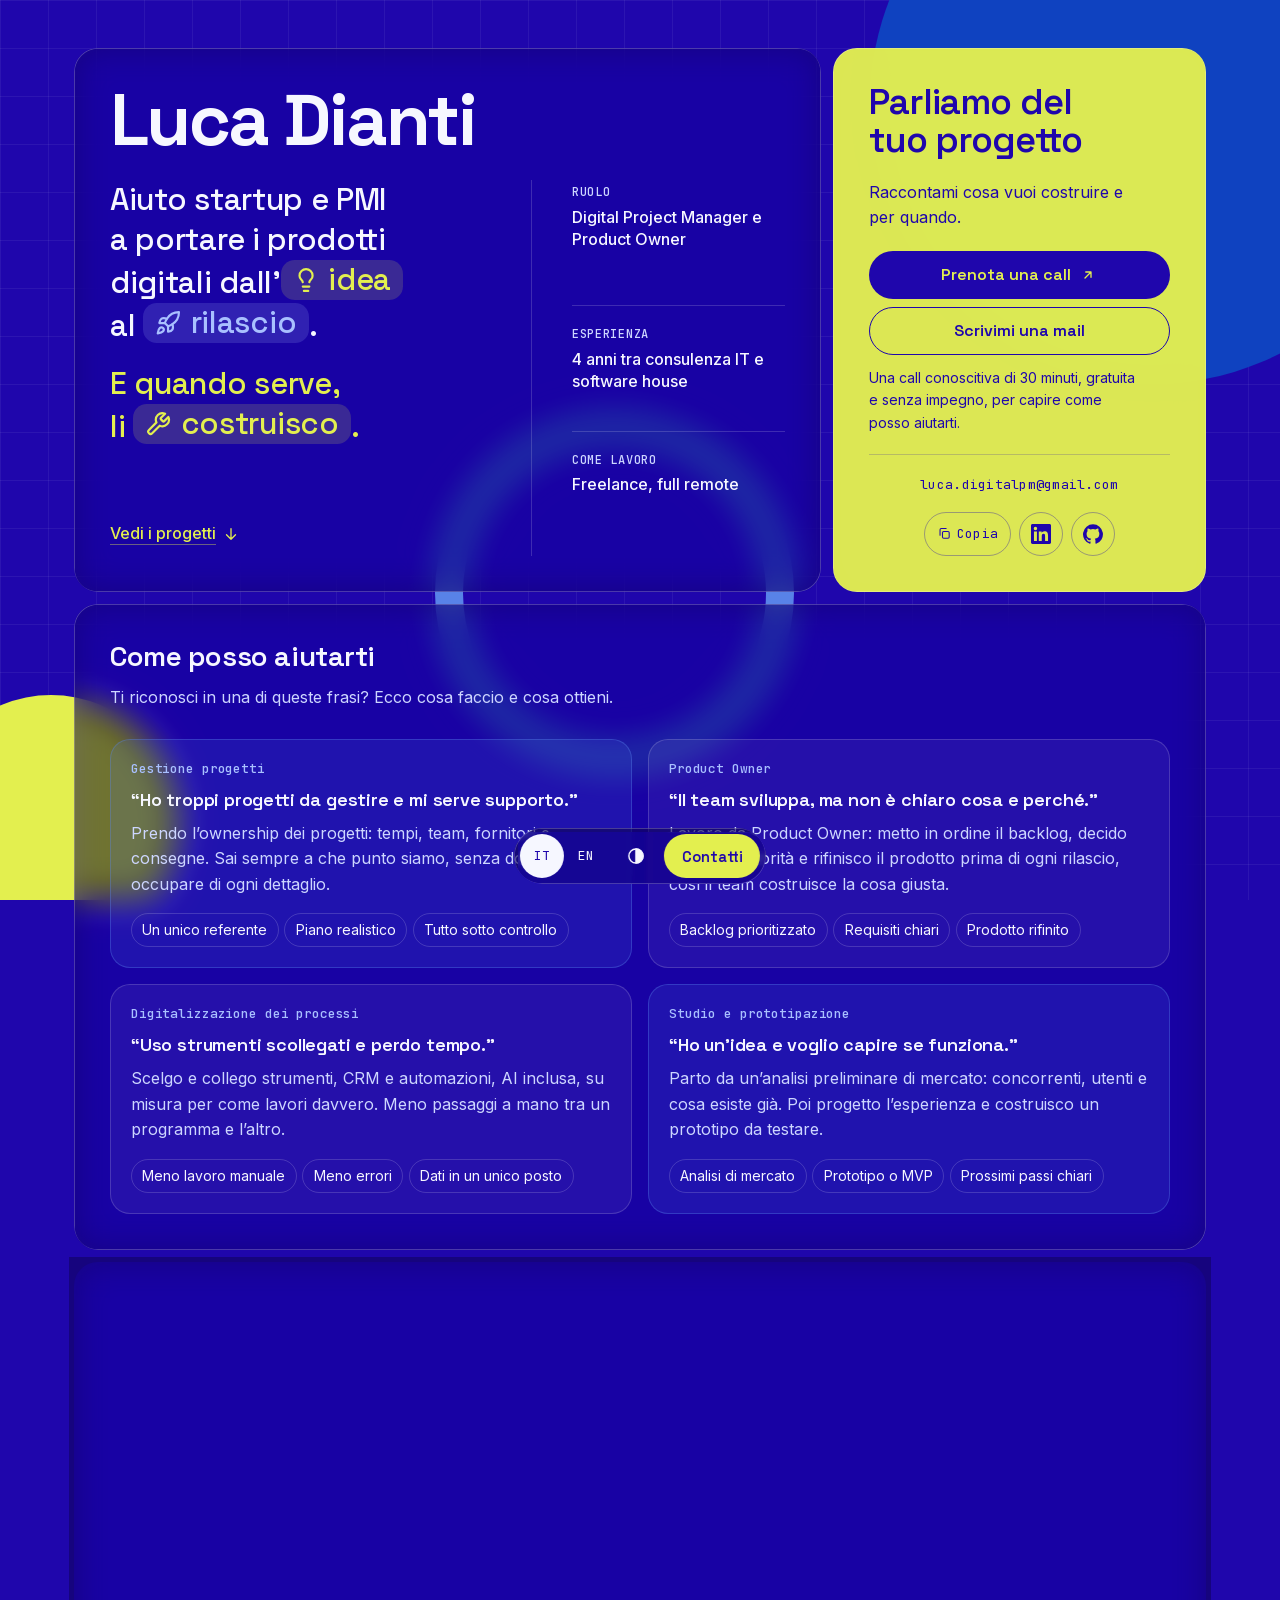
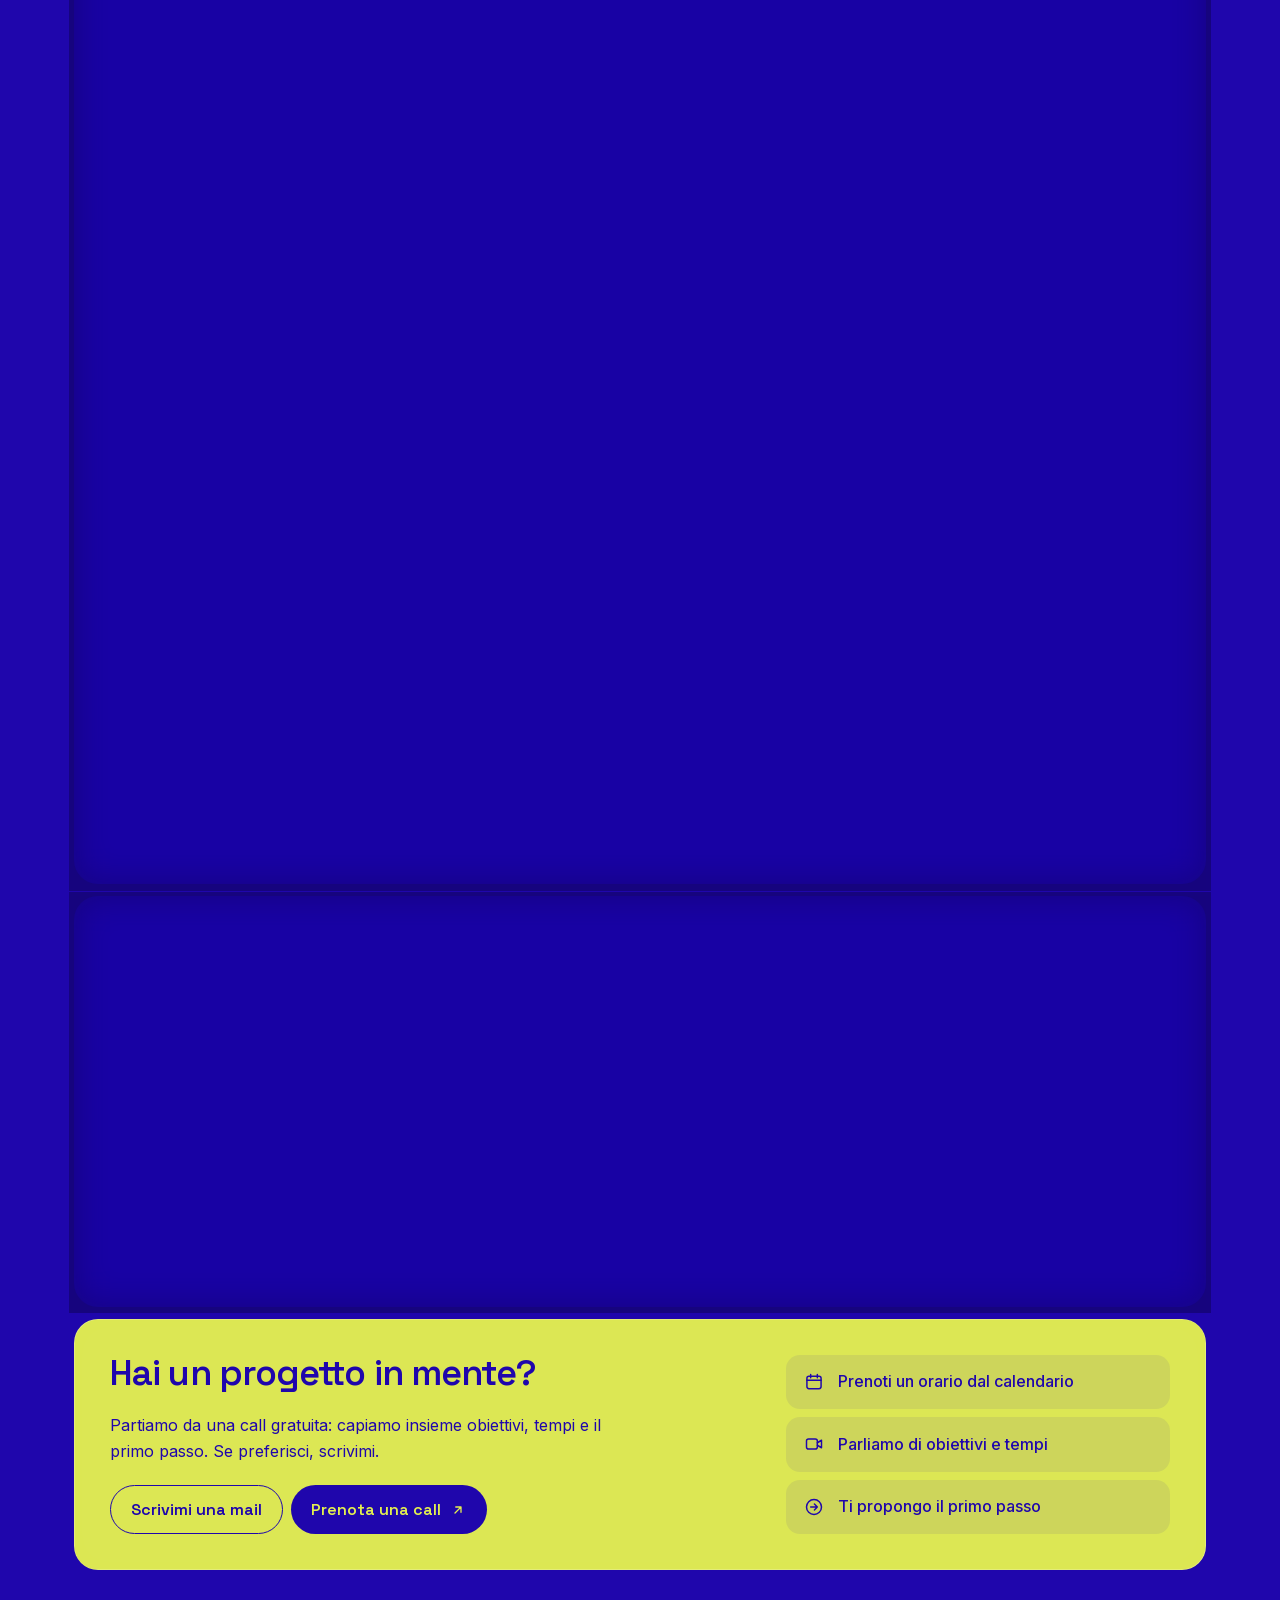
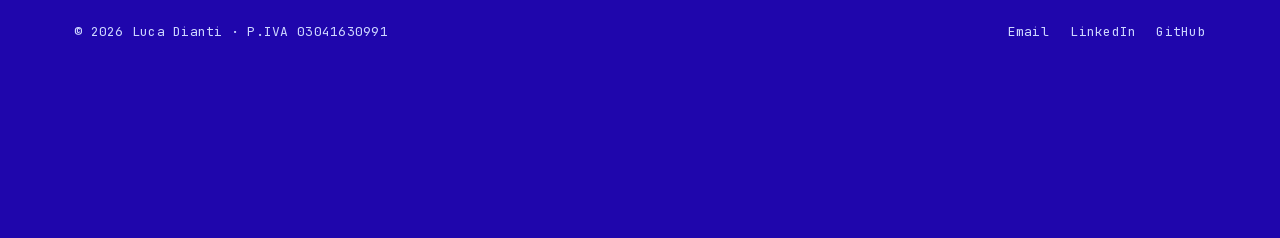
==== index.html @ 65075422 "Desktop: presentazione e contatti in proporzione 2:1 (contatti più largo) Co-Authored-By: Claude Opu" ====
<!doctype html>
<html lang="it">
<head>
  <meta charset="utf-8">
  <meta name="viewport" content="width=device-width, initial-scale=1">
  <title>Luca Dianti | Digital Project Manager &amp; Product Owner freelance</title>
  <meta name="description" content="Digital Project Manager e Product Owner freelance. Gestisco prodotti digitali da 0 a 1 e li costruisco: sviluppo web full-stack, automazioni e integrazioni AI.">
  <meta name="theme-color" content="#1F06AC">
  <meta property="og:type" content="website">
  <meta property="og:title" content="Luca Dianti | Project Manager · Product Owner · Product Builder">
  <meta property="og:description" content="Aiuto startup e PMI a portare i prodotti digitali dall'idea al rilascio. E quando serve, li costruisco.">
  <meta property="og:locale" content="it_IT">
  <!-- URL assoluti richiesti da LinkedIn: aggiornare quando c'è un dominio -->
  <meta property="og:url" content="https://userman12.github.io/personal_portfolio/">
  <meta property="og:image" content="https://userman12.github.io/personal_portfolio/assets/og-image-it.png">
  <meta property="og:image:width" content="1200">
  <meta property="og:image:height" content="630">
  <meta property="og:image:alt" content="Luca Dianti: aiuto startup e PMI a portare i prodotti digitali dall’idea al rilascio.">
  <meta name="twitter:card" content="summary_large_image">
  <link rel="canonical" href="https://userman12.github.io/personal_portfolio/">
  <link rel="alternate" hreflang="it" href="https://userman12.github.io/personal_portfolio/">
  <link rel="alternate" hreflang="en" href="https://userman12.github.io/personal_portfolio/en/">
  <link rel="alternate" hreflang="x-default" href="https://userman12.github.io/personal_portfolio/">
  <link rel="prefetch" href="en/">
  <!-- Il browser non disegna la pagina finché non arriva a #ready: niente salto al cambio lingua -->
  <link rel="expect" href="#ready" blocking="render">
  <link rel="icon" href="favicon.svg" type="image/svg+xml">
  <link rel="preload" href="assets/fonts/inter-latin.woff2" as="font" type="font/woff2" crossorigin>
  <link rel="preload" href="assets/fonts/space-grotesk-latin.woff2" as="font" type="font/woff2" crossorigin>
  <link rel="stylesheet" href="style.css?v=50">
  <script>
    try {
      const t = localStorage.getItem('theme');
      if (t) {
        document.documentElement.dataset.theme = t;
        document.querySelector('meta[name="theme-color"]').content = t === 'light' ? '#f4f5fc' : '#1F06AC';
      }
    } catch (e) {}
  </script>
  <script type="application/ld+json">{"@context": "https://schema.org", "@type": "Person", "name": "Luca Dianti", "jobTitle": "Digital Project Manager e Product Owner freelance", "description": "Aiuto startup e PMI a portare i prodotti digitali dall'idea al rilascio.", "url": "https://userman12.github.io/personal_portfolio/", "email": "mailto:luca.digitalpm@gmail.com", "address": {"@type": "PostalAddress", "addressCountry": "IT"}, "sameAs": ["https://www.linkedin.com/in/itpm222/", "https://github.com/userman12"]}</script>
</head>
<body>
  <div class="backdrop" aria-hidden="true"><span class="orb orb-1"></span><span class="orb orb-2"></span><span class="ring"></span></div>
  <div class="dock lg-glass" data-lens>
    <nav class="lang mono" aria-label="Lingua">
      <a href="./" hreflang="it" aria-current="page">IT</a>
      <a href="en/" hreflang="en" lang="en">EN</a>
    </nav>
    <button class="icon-btn theme-btn" type="button" aria-label="Tema chiaro" aria-pressed="false">
      <svg viewBox="0 0 24 24" aria-hidden="true"><circle cx="12" cy="12" r="8.5" fill="none" stroke="currentColor" stroke-width="1.75"/><path d="M12 3.5a8.5 8.5 0 0 1 0 17z" fill="currentColor"/></svg>
    </button>
    <a class="dock-cta" href="#contatti">Contatti</a>
  </div>
  <!-- Barra fissa in alto: compare quando i contatti escono dallo schermo (main.js) -->
  <header class="topbar lg-glass" inert>
    <p class="topbar-id"><strong>Luca Dianti</strong> <span class="mono muted">Digital PM · Product Owner</span></p>
    <a class="pill pill-line topbar-mail" href="mailto:luca.digitalpm@gmail.com?subject=Nuovo%20progetto">Scrivimi</a>
    <a class="pill pill-solid" href="https://calendly.com/luca-digitalpm" target="_blank" rel="noopener">Prenota una call
      <svg viewBox="0 0 24 24" aria-hidden="true"><path d="M8 16 16 8M9 8h7v7"/></svg>
      <span class="sr-only">(si apre in una nuova scheda)</span>
    </a>
  </header>
  <main class="bento">
    <!-- Chi sono -->
    <section class="tile lg-glass tile-intro" aria-labelledby="name">
      <h1 id="name">Luca Dianti</h1>
      <p class="headline">Aiuto startup e PMI a portare i prodotti digitali <span class="nowrap">dall'<span class="chip"><svg viewBox="0 0 24 24" aria-hidden="true"><path d="M15 14c.2-1 .7-1.7 1.5-2.5 1-.9 1.5-2.2 1.5-3.5A6 6 0 0 0 6 8c0 1 .2 2.2 1.5 3.5.7.7 1.3 1.5 1.5 2.5"/><path d="M9 18h6M10 22h4"/></svg>idea</span></span> <span class="nowrap">al <span class="chip chip-sky"><svg viewBox="0 0 24 24" aria-hidden="true"><path d="M4.5 16.5c-1.5 1.26-2 5-2 5s3.74-.5 5-2c.71-.84.7-2.13-.09-2.91a2.18 2.18 0 0 0-2.91-.09z"/><path d="m12 15-3-3a22 22 0 0 1 2-3.950A12.88 12.88 0 0 1 22 2c0 2.72-.78 7.5-6 11a22.35 22.35 0 0 1-4 2z"/><path d="M9 12H4s.55-3.03 2-4c1.62-1.08 5 0 5 0M12 15v5s3.03-.55 4-2c1.08-1.62 0-5 0-5"/></svg>rilascio</span>.</span> <em>E quando serve, li <span class="nowrap"><span class="chip"><svg viewBox="0 0 24 24" aria-hidden="true"><path d="M14.7 6.3a1 1 0 0 0 0 1.4l1.6 1.6a1 1 0 0 0 1.4 0l3.77-3.77a6 6 0 0 1-7.94 7.94l-6.91 6.91a2.12 2.12 0 0 1-3-3l6.91-6.91a6 6 0 0 1 7.94-7.94l-3.76 3.76z"/></svg>costruisco</span>.</span></em></p>
      <dl class="facts" aria-label="In breve">
        <div><dt>Ruolo</dt><dd>Digital Project Manager e Product Owner</dd></div>
        <div><dt>Esperienza</dt><dd>4 anni tra consulenza IT e software house</dd></div>
        <div><dt>Come lavoro</dt><dd>Freelance, full remote</dd></div>
      </dl>
      <a class="text-link" href="#lab">Vedi i progetti
        <svg viewBox="0 0 24 24" aria-hidden="true"><path d="M12 5v14M6 13l6 6 6-6"/></svg>
      </a>
    </section>

    <!-- Contatti -->
    <section class="tile lg-glass tile-cta" aria-labelledby="contatti">
      <h2 id="contatti" class="cta-title">Parliamo del tuo progetto</h2>
      <p class="cta-note">Raccontami cosa vuoi costruire e per quando.</p>
      <div class="cta-actions">
        <a class="btn btn-solid" href="https://calendly.com/luca-digitalpm" target="_blank" rel="noopener">Prenota una call
          <svg viewBox="0 0 24 24" aria-hidden="true"><path d="M8 16 16 8M9 8h7v7"/></svg>
          <span class="sr-only">(si apre in una nuova scheda)</span>
        </a>
        <a class="btn btn-line" href="mailto:luca.digitalpm@gmail.com?subject=Nuovo%20progetto">Scrivimi una mail</a>
      </div>
      <p class="cta-hint">Una call conoscitiva di 30 minuti, gratuita e senza impegno, per capire come posso aiutarti.</p>
      <div class="cta-foot">
        <span class="mono mail">luca.digitalpm@<wbr>gmail.com</span>
        <div class="contact-row">
          <button class="copy-btn mono" type="button" data-copy="luca.digitalpm@gmail.com" data-done="Copiata">
            <svg viewBox="0 0 24 24" aria-hidden="true"><rect x="9" y="9" width="11" height="11" rx="2"/><path d="M5 15V6a2 2 0 0 1 2-2h8"/></svg>
            <span class="copy-label">Copia</span>
            <svg class="check" viewBox="0 0 24 24" aria-hidden="true"><path d="M5 12.5l4.5 4.5L19 7.5"/></svg>
          </button>
          <ul class="social-icons">
            <li><a class="icon-btn" href="https://www.linkedin.com/in/itpm222/" target="_blank" rel="noopener" aria-label="LinkedIn (si apre in una nuova scheda)">
              <svg viewBox="0 0 24 24" aria-hidden="true" class="fill"><path d="M20.45 20.45h-3.55v-5.57c0-1.33-.03-3.04-1.85-3.04-1.86 0-2.14 1.45-2.14 2.94v5.67H9.35V9h3.41v1.56h.05c.48-.9 1.64-1.85 3.37-1.85 3.6 0 4.27 2.37 4.27 5.46v6.28zM5.34 7.43a2.06 2.06 0 1 1 0-4.13 2.06 2.06 0 0 1 0 4.13zm1.78 13.02H3.56V9h3.56v11.45zM22.23 0H1.77C.79 0 0 .77 0 1.73v20.54C0 23.23.79 24 1.77 24h20.45c.98 0 1.78-.77 1.78-1.73V1.73C24 .77 23.2 0 22.22 0z"/></svg>
            </a></li>
            <li><a class="icon-btn" href="https://github.com/userman12" target="_blank" rel="noopener" aria-label="GitHub (si apre in una nuova scheda)">
              <svg viewBox="0 0 24 24" aria-hidden="true" class="fill"><path d="M12 .3a12 12 0 0 0-3.8 23.38c.6.12.82-.26.82-.57l-.01-2.04c-3.34.72-4.04-1.61-4.04-1.61-.55-1.39-1.34-1.76-1.34-1.76-1.09-.74.08-.73.08-.73 1.2.09 1.84 1.24 1.84 1.24 1.07 1.83 2.8 1.3 3.49 1 .11-.78.42-1.3.76-1.6-2.67-.3-5.47-1.33-5.47-5.93 0-1.31.47-2.38 1.24-3.22-.14-.3-.54-1.52.1-3.18 0 0 1.01-.32 3.3 1.23a11.5 11.5 0 0 1 6 0c2.28-1.55 3.29-1.23 3.29-1.23.64 1.66.24 2.88.12 3.18a4.65 4.65 0 0 1 1.23 3.22c0 4.61-2.8 5.63-5.48 5.92.43.37.81 1.1.81 2.22l-.01 3.29c0 .32.21.69.82.57A12 12 0 0 0 12 .3"/></svg>
            </a></li>
          </ul>
        </div>
      </div>
      <p class="sr-only" role="status" aria-live="polite"></p>
    </section>

    <!-- Servizi -->
    <section class="tile lg-glass tile-services" aria-labelledby="servizi">
      <h2 id="servizi">Come posso aiutarti</h2>
      <p class="muted services-intro">Ti riconosci in una di queste frasi? Ecco cosa faccio e cosa ottieni.</p>
      <div class="services">
        <article class="service tone-sky">
          <h3 class="mono group-role">Gestione progetti</h3>
          <p class="service-need">“Ho troppi progetti da gestire e mi serve supporto.”</p>
          <p class="muted">Prendo l’ownership dei progetti: tempi, team, fornitori e consegne. Sai sempre a che punto siamo, senza doverti occupare di ogni dettaglio.</p>
          <ul class="service-gets"><li>Un unico referente</li><li>Piano realistico</li><li>Tutto sotto controllo</li></ul>
        </article>
        <article class="service tone-royal">
          <h3 class="mono group-role">Product Owner</h3>
          <p class="service-need">“Il team sviluppa, ma non è chiaro cosa e perché.”</p>
          <p class="muted">Lavoro da Product Owner: metto in ordine il backlog, decido con te le priorità e rifinisco il prodotto prima di ogni rilascio, così il team costruisce la cosa giusta.</p>
          <ul class="service-gets"><li>Backlog prioritizzato</li><li>Requisiti chiari</li><li>Prodotto rifinito</li></ul>
        </article>
        <article class="service tone-royal">
          <h3 class="mono group-role">Digitalizzazione dei processi</h3>
          <p class="service-need">“Uso strumenti scollegati e perdo tempo.”</p>
          <p class="muted">Scelgo e collego strumenti, CRM e automazioni, AI inclusa, su misura per come lavori davvero. Meno passaggi a mano tra un programma e l’altro.</p>
          <ul class="service-gets"><li>Meno lavoro manuale</li><li>Meno errori</li><li>Dati in un unico posto</li></ul>
        </article>
        <article class="service tone-sky">
          <h3 class="mono group-role">Studio e prototipazione</h3>
          <p class="service-need">“Ho un’idea e voglio capire se funziona.”</p>
          <p class="muted">Parto da un’analisi preliminare di mercato: concorrenti, utenti e cosa esiste già. Poi progetto l’esperienza e costruisco un prototipo da testare.</p>
          <ul class="service-gets"><li>Analisi di mercato</li><li>Prototipo o MVP</li><li>Prossimi passi chiari</li></ul>
        </article>
      </div>
    </section>

    <!-- Lab -->
    <section class="tile lg-glass tile-lab" id="lab" aria-labelledby="lab-title">
      <h2 id="lab-title">Cose che ho costruito (e che nessuno mi ha chiesto)</h2>
      <p class="muted lab-intro">Ideate, gestite e sviluppate da solo. Il cliente più esigente che abbia mai avuto: me stesso.</p>
      <div class="projects">
      <article class="project project-hero">
        <a class="shot" href="https://userman12.github.io/ai-adoption-map/" target="_blank" rel="noopener" tabindex="-1" aria-hidden="true">
          <img src="assets/ai-adoption-map-800.webp" srcset="assets/ai-adoption-map-800.webp 800w, assets/ai-adoption-map-1600.webp 1600w" sizes="(min-width: 1024px) 520px, 100vw" width="1600" height="1000" loading="lazy" decoding="async" alt="">
        </a>
        <div class="project-body">
          <div class="project-head">
            <h3>AI Adoption Map</h3>
            <span class="badge badge-live mono">Live</span>
          </div>
          <p>Mappa interattiva dell'adozione dell'AI nelle imprese europee: dati Eurostat per paese, dimensione aziendale e settore dal 2021, con 36 indicatori. In italiano e inglese.</p>
          <p class="project-note muted"><strong>La scelta:</strong> mostro solo ciò che Eurostat pubblica: niente stime, interpolazioni o previsioni. I dati mancanti restano mancanti.</p>
          <div class="project-links">
            <a class="text-link" href="https://userman12.github.io/ai-adoption-map/" target="_blank" rel="noopener">Apri il progetto
              <svg viewBox="0 0 24 24" aria-hidden="true"><path d="M8 16 16 8M9 8h7v7"/></svg><span class="sr-only">(si apre in una nuova scheda)</span></a>
            <a class="text-link" href="https://github.com/userman12/ai-adoption-map" target="_blank" rel="noopener">Codice su GitHub
              <svg viewBox="0 0 24 24" aria-hidden="true"><path d="M8 16 16 8M9 8h7v7"/></svg><span class="sr-only">(si apre in una nuova scheda)</span></a>
          </div>
        </div>
      </article>
      <article class="project">
        <a class="shot" href="https://userman12.github.io/chromatica/" target="_blank" rel="noopener" tabindex="-1" aria-hidden="true">
          <img src="assets/chromatica-800.webp" srcset="assets/chromatica-800.webp 800w, assets/chromatica-1600.webp 1600w" sizes="(min-width: 1024px) 520px, 100vw" width="1600" height="1000" loading="lazy" decoding="async" alt="">
        </a>
        <div class="project-body">
          <div class="project-head">
            <h3>Chromatica</h3>
            <span class="badge badge-live mono">Live</span>
          </div>
          <p>Sei secoli di pittura ridotti ai colori di cui sono fatti: 34.062 colori estratti da 7.471 dipinti di cinque musei open access, dal 1309 al 1910. Ogni particella è un colore reale e porta al quadro da cui viene.</p>
          <p class="project-note muted"><strong>Cosa emerge:</strong> il dipinto più saturo in sei secoli è il più antico. I pittori olandesi sono i più spenti, e nell'Ottocento il colore si riprende solo a metà.</p>
          <div class="project-links">
            <a class="text-link" href="https://userman12.github.io/chromatica/" target="_blank" rel="noopener">Apri il progetto
              <svg viewBox="0 0 24 24" aria-hidden="true"><path d="M8 16 16 8M9 8h7v7"/></svg><span class="sr-only">(si apre in una nuova scheda)</span></a>
            <a class="text-link" href="https://github.com/userman12/chromatica" target="_blank" rel="noopener">Codice su GitHub
              <svg viewBox="0 0 24 24" aria-hidden="true"><path d="M8 16 16 8M9 8h7v7"/></svg><span class="sr-only">(si apre in una nuova scheda)</span></a>
          </div>
        </div>
      </article>
      <article class="project">
        <a class="shot" href="https://userman12.github.io/internet-adoption-map/" target="_blank" rel="noopener" tabindex="-1" aria-hidden="true">
          <img src="assets/internet-adoption-map-800.webp" srcset="assets/internet-adoption-map-800.webp 800w, assets/internet-adoption-map-1600.webp 1600w" sizes="(min-width: 1024px) 520px, 100vw" width="1600" height="1000" loading="lazy" decoding="async" alt="">
        </a>
        <div class="project-body">
          <div class="project-head">
            <h3>Internet Adoption Map</h3>
            <span class="badge badge-live mono">Live</span>
          </div>
          <p>30 anni di internet (1990–2024) in un timelapse con le tappe che l'hanno segnato: quanto ci ha messo ogni paese a passare dal 10% al 50% di persone online. 13 livelli di dati, globo 3D e dati aggiornati ogni mese.</p>
          <p class="project-note muted"><strong>Cosa emerge:</strong> non sono stati i paesi arrivati tardi a correre di più, ma quelli ricchi. I più lenti sono i paesi a reddito medio, rimasti fermi per un decennio.</p>
          <div class="project-links">
            <a class="text-link" href="https://userman12.github.io/internet-adoption-map/" target="_blank" rel="noopener">Apri il progetto
              <svg viewBox="0 0 24 24" aria-hidden="true"><path d="M8 16 16 8M9 8h7v7"/></svg><span class="sr-only">(si apre in una nuova scheda)</span></a>
            <a class="text-link" href="https://github.com/userman12/internet-adoption-map" target="_blank" rel="noopener">Codice su GitHub
              <svg viewBox="0 0 24 24" aria-hidden="true"><path d="M8 16 16 8M9 8h7v7"/></svg><span class="sr-only">(si apre in una nuova scheda)</span></a>
          </div>
        </div>
      </article>
      </div>
    </section>

    <!-- Come lavoro -->
    <section class="tile lg-glass tile-method" aria-labelledby="metodo">
      <div class="method-head">
        <h2 id="metodo">Dall'idea al rilascio, senza perdere <span class="chip chip-sky"><svg viewBox="0 0 24 24" aria-hidden="true"><path d="M19.44 7.85c-.05.32.06.65.29.88l1.57 1.57a2.4 2.4 0 0 1 0 3.41l-1.61 1.61a.98.98 0 0 1-.84.28c-.47-.07-.8-.48-.97-.93a2.5 2.5 0 1 0-3.21 3.21c.45.17.86.5.93.97a.98.98 0 0 1-.28.84l-1.61 1.61a2.4 2.4 0 0 1-3.410 0l-1.57-1.57a1.03 1.03 0 0 0-.88-.29c-.49.07-.84.5-1.02.97a2.5 2.5 0 1 1-3.24-3.24c.46-.18.9-.53.97-1.02a1.03 1.03 0 0 0-.29-.88l-1.57-1.57a2.4 2.4 0 0 1 0-3.41L4.23 8.77c.24-.24.58-.35.92-.3.51.08.88.53 1.07 1.01a2.5 2.5 0 1 0 3.26-3.26c-.48-.2-.93-.56-1.01-1.07-.05-.34.06-.68.3-.92l1.53-1.53a2.4 2.4 0 0 1 3.41 0l1.57 1.57c.23.23.56.34.88.29.49-.07.84-.5 1.02-.97a2.5 2.5 0 1 1 3.24 3.24c-.46.18-.9.53-.97 1.02z"/></svg>pezzi</span> nel passaggio.</h2>
        <p class="muted">Di solito ogni fase ha un responsabile diverso, e a ogni passaggio qualcosa si perde. Io seguo il progetto lungo tutta la linea.</p>
      </div>
      <ol class="steps">
        <li><span class="step-n mono">01</span><h3>Analisi</h3><p>Obiettivi, utenti e processi, prima di parlare di funzionalità.</p></li>
        <li><span class="step-n mono">02</span><h3>Definizione</h3><p>Requisiti e priorità chiari, un backlog pronto per il team.</p></li>
        <li><span class="step-n mono">03</span><h3>Pianificazione</h3><p>Timeline, risorse e rischi messi in fila.</p></li>
        <li><span class="step-n mono">04</span><h3>Costruzione</h3><p>Coordino design e sviluppo, e quando serve scrivo il codice.</p></li>
        <li><span class="step-n mono">05</span><h3>Rilascio</h3><p>Test, messa online e consegna, senza pezzi persi.</p></li>
      </ol>
    </section>

    <!-- Chiusura: invito finale a contattarmi -->
    <section class="tile lg-glass tile-cta tile-end" aria-labelledby="chiusura">
      <h2 id="chiusura" class="cta-title">Hai un progetto in mente?</h2>
      <p class="cta-note">Partiamo da una call gratuita: capiamo insieme obiettivi, tempi e il primo passo. Se preferisci, scrivimi.</p>
      <div class="cta-actions">
        <a class="btn btn-line" href="mailto:luca.digitalpm@gmail.com?subject=Nuovo%20progetto">Scrivimi una mail</a>
        <a class="btn btn-solid" href="https://calendly.com/luca-digitalpm" target="_blank" rel="noopener">Prenota una call
          <svg viewBox="0 0 24 24" aria-hidden="true"><path d="M8 16 16 8M9 8h7v7"/></svg>
          <span class="sr-only">(si apre in una nuova scheda)</span>
        </a>
      </div>
      <ol class="cta-steps" aria-label="Come funziona">
        <li><svg viewBox="0 0 24 24" aria-hidden="true"><rect x="3.5" y="5" width="17" height="15" rx="2.5"/><path d="M3.5 10h17M8 3v4M16 3v4"/></svg>Prenoti un orario dal calendario</li>
        <li><svg viewBox="0 0 24 24" aria-hidden="true"><rect x="3" y="6" width="13" height="12" rx="2.5"/><path d="m16 10.5 5-3v9l-5-3"/></svg>Parliamo di obiettivi e tempi</li>
        <li><svg viewBox="0 0 24 24" aria-hidden="true"><circle cx="12" cy="12" r="9"/><path d="M8 12h8m-3.5-3.5L16 12l-3.5 3.5"/></svg>Ti propongo il primo passo</li>
      </ol>
    </section>
  </main>

  <footer class="site-foot mono">
    <p>© 2026 Luca Dianti · P.IVA 03041630991</p>
    <ul>
      <li><a href="mailto:luca.digitalpm@gmail.com">Email</a></li>
      <li><a href="https://www.linkedin.com/in/itpm222/" target="_blank" rel="noopener">LinkedIn</a></li>
      <li><a href="https://github.com/userman12" target="_blank" rel="noopener">GitHub</a></li>
    </ul>
  </footer>

  <!-- Senza defer: posiziona la pagina prima del primo disegno (vedi rel="expect" nell'head) -->
  <script src="main.js?v=12"></script>
  <div id="ready" hidden></div>
  <script src="glass.js?v=5" defer></script>
</body>
</html>
---- style.css ----
/* Bento in Liquid Glass (motore: glisse). Dark di default, light via [data-theme="light"]. */
/* Font ospitati sul sito (solo caratteri latini, file variabili): niente richieste a Google */
@font-face { font-family: 'Inter'; font-style: normal; font-weight: 400 600; font-display: swap; src: url(assets/fonts/inter-latin.woff2) format('woff2'); unicode-range: U+0000-00FF, U+0131, U+0152-0153, U+02BB-02BC, U+02C6, U+02DA, U+02DC, U+0304, U+0308, U+0329, U+2000-206F, U+20AC, U+2122, U+2191, U+2193, U+2212, U+2215, U+FEFF, U+FFFD; }
@font-face { font-family: 'JetBrains Mono'; font-style: normal; font-weight: 400 500; font-display: swap; src: url(assets/fonts/jetbrains-mono-latin.woff2) format('woff2'); unicode-range: U+0000-00FF, U+0131, U+0152-0153, U+02BB-02BC, U+02C6, U+02DA, U+02DC, U+0304, U+0308, U+0329, U+2000-206F, U+20AC, U+2122, U+2191, U+2193, U+2212, U+2215, U+FEFF, U+FFFD; }
@font-face { font-family: 'Space Grotesk'; font-style: normal; font-weight: 500 700; font-display: swap; src: url(assets/fonts/space-grotesk-latin.woff2) format('woff2'); unicode-range: U+0000-00FF, U+0131, U+0152-0153, U+02BB-02BC, U+02C6, U+02DA, U+02DC, U+0304, U+0308, U+0329, U+2000-206F, U+20AC, U+2122, U+2191, U+2193, U+2212, U+2215, U+FEFF, U+FFFD; }

:root, [data-theme="dark"] {
  /* Palette: indaco #1F06AC, blu #0F42C0, azzurro #5882E8, giallo #E3EF4F */
  --indigo: #1F06AC;
  --royal: #0F42C0;
  --sky: #5882E8;
  --yellow: #E3EF4F;
  --bg: var(--indigo);
  --line: rgb(255 255 255 / .16);
  --text: #f6f7ff;
  --muted: #cdd6ff;
  --grid: rgb(255 255 255 / .06);
  /* Vetro (variabili lette da glass.js) */
  --lg-glass: rgb(16 4 90 / .55);
  --lg-edge: rgb(255 255 255 / .14);
  --lg-drop: transparent;
  --lg-rim-shine: .22;
  --lg-blur: 18px;
  --accent: var(--yellow);
  --accent-ink: var(--yellow);
  --quiet-ink: #a9c0ff; /* etichette e decorazioni: il giallo resta per azioni e testo evidenziato */
  --on-accent: var(--indigo);
  --radius: 24px;
  --radius-sm: 14px;
  --font-head: "Space Grotesk", system-ui, sans-serif;
  --font-body: "Inter", system-ui, sans-serif;
  --font-mono: "JetBrains Mono", ui-monospace, monospace;
  color-scheme: dark;
}
[data-theme="light"] {
  --bg: #f4f5fc;
  --line: rgb(31 6 172 / .12);
  --text: #140a4a;
  --muted: #474c6e;
  --accent-ink: var(--royal);
  --quiet-ink: var(--royal);
  --grid: rgb(31 6 172 / .06);
  --lg-glass: rgb(255 255 255 / .72);
  --lg-edge: rgb(31 6 172 / .1);
  --lg-drop: rgb(31 6 172 / .08);
  --lg-rim-shine: .4;
  color-scheme: light;
}

*, *::before, *::after { box-sizing: border-box; }
/* Cambio lingua: dissolvenza tra le due pagine (Chrome, Safari 18.2+).
   Niente view-transition-name sulle barre in vetro: catturate a parte perdono vetro e angoli e appaiono come un rettangolo. */
@view-transition { navigation: auto; }
@media (prefers-reduced-motion: reduce) { @view-transition { navigation: none; } }
/* Cambio tema: tutto cambia nello stesso istante, senza transizioni sfalsate */
.theme-switching, .theme-switching * { transition: none !important; }
html { scroll-behavior: smooth; scrollbar-color: var(--line) var(--bg); accent-color: var(--accent-ink); }
body {
  margin: 0; min-height: 100vh; min-height: 100dvh;
  background: var(--bg); color: var(--text); caret-color: var(--accent-ink);
  font: 400 1rem/1.6 var(--font-body);
}
::selection { background: var(--accent); color: var(--on-accent); }
h1, h2, h3, p, ol, ul { margin: 0; }
ul, ol { list-style: none; padding: 0; }
h1, h2, h3 { text-wrap: balance; }
p, li { text-wrap: pretty; }
a { color: inherit; text-decoration: none; }
em { font-style: normal; color: var(--accent-ink); }
svg { width: 1.125em; height: 1.125em; flex: none; fill: none; stroke: currentColor; stroke-width: 1.75; stroke-linecap: round; stroke-linejoin: round; }
svg.fill { fill: currentColor; stroke: none; }
.mono { font-family: var(--font-mono); font-size: .8125rem; letter-spacing: .02em; }
.muted { color: var(--muted); }
.sr-only { position: absolute; width: 1px; height: 1px; padding: 0; margin: -1px; overflow: hidden; clip: rect(0 0 0 0); white-space: nowrap; border: 0; }
:focus-visible { outline: 2px solid var(--accent-ink); outline-offset: 3px; }
:target { scroll-margin-top: 6rem; } /* spazio per la barra fissa in alto */

/* Griglia: 1 colonna sotto i 1024px; su desktop presentazione e contatti in proporzione 2:1, il resto a tutta larghezza */
.bento {
  width: 100%; max-width: 1180px; margin: 0 auto; padding: 1rem;
  display: grid; gap: 12px; grid-template-columns: minmax(0, 1fr);
}
@media (min-width: 640px) { .bento { padding: 1.5rem; } }
@media (min-width: 1024px) {
  .bento { grid-template-columns: minmax(0, 2fr) minmax(0, 1fr); padding-top: 3rem; }
  .tile-lab, .tile-method, .tile-services { grid-column: 1 / -1; }
}

/* Sfondo: forme piene nei colori della palette dietro al vetro sfocato */
.backdrop {
  position: fixed; inset: 0; z-index: -1; overflow: hidden; pointer-events: none;
  background-color: var(--bg);
  background-image: linear-gradient(var(--grid) 1px, transparent 1px), linear-gradient(90deg, var(--grid) 1px, transparent 1px);
  background-size: 48px 48px;
}
.backdrop span { position: absolute; aspect-ratio: 1; border-radius: 50%; }
.orb-1 { width: 44vmax; top: -14vmax; right: -12vmax; background: var(--royal); }
.orb-2 { width: 20vmax; bottom: -4vmax; left: -6vmax; background: var(--yellow); }
.ring { width: 28vmax; left: 34%; top: 46%; border: 2.2vmax solid var(--sky); }
@media (prefers-reduced-motion: no-preference) {
  .orb-1 { animation: drift 28s ease-in-out infinite alternate; }
  .orb-2 { animation: drift 22s ease-in-out infinite alternate-reverse; }
  .ring { animation: drift 34s ease-in-out infinite alternate; }
}
@keyframes drift { to { transform: translate(-6vmax, 5vmax); } }

/* Vetro: regole di glisse (lg-glass); glass.js aggiunge il riflesso sul bordo.
   Niente rifrazione SVG nel backdrop-filter: su Chrome portava lo scroll a ~2 fps. */
.lg-glass {
  position: relative;
  background-color: var(--lg-glass);
  background-image: var(--lg-rim, none);
  background-size: 100% 100%;
  -webkit-backdrop-filter: blur(var(--lg-blur, 3px)) saturate(1.8);
  backdrop-filter: blur(var(--lg-blur, 3px)) saturate(1.8);
  box-shadow: inset 0 0 0 .5px var(--lg-edge), 0 1px 3px var(--lg-drop);
}
.lg-glass[data-rim] { box-shadow: 0 1px 3px var(--lg-drop); }
/* Lente glisse (Bend + Dispersion), solo Chrome: glass.js imposta --lg-filter sugli elementi con data-lens.
   Solo sulla dock: su elementi grandi lo scroll crolla (barra in alto: 40 fps, riquadri: 3 fps). */
.lg-glass[data-lens] {
  -webkit-backdrop-filter: blur(var(--lg-blur, 3px)) var(--lg-filter, saturate(1.8));
  backdrop-filter: blur(var(--lg-blur, 3px)) var(--lg-filter, saturate(1.8));
}
@media (prefers-reduced-transparency: reduce) {
  :root { --lg-glass: #150480; }
  [data-theme="light"] { --lg-glass: #ffffff; }
}

.tile {
  display: flex; flex-direction: column; gap: 1rem; min-width: 0;
  padding: 1.5rem; border-radius: var(--radius);
}
@media (min-width: 640px) { .tile { padding: 2rem; } }
@media (min-width: 1024px) { .tile { padding: 2.25rem; } }

.tile h2 { font: 600 clamp(1.375rem, 2.4vw, 1.75rem)/1.2 var(--font-head); letter-spacing: -0.015em; }
.tile h3 { font: 600 1.125rem/1.3 var(--font-head); letter-spacing: -0.01em; }

.icon-btn {
  display: grid; place-items: center; width: 44px; height: 44px; flex: none;
  background: none; border: 1px solid var(--line); border-radius: 999px;
  color: inherit; cursor: pointer; transition: border-color .2s ease, color .2s ease;
}
.icon-btn svg { width: 20px; height: 20px; }
.text-link {
  display: inline-flex; align-items: center; gap: .4rem; min-height: 44px;
  font-weight: 500; color: var(--accent-ink);
  text-decoration: underline; text-decoration-thickness: 1px; text-underline-offset: .3em;
  text-decoration-color: color-mix(in srgb, currentColor 40%, transparent);
}
.text-link:hover { text-decoration-color: currentColor; }

/* Barra in vetro fissa in basso */
.dock {
  position: fixed; z-index: 10; left: 50%; bottom: max(1rem, env(safe-area-inset-bottom));
  transform: translateX(-50%);
  display: flex; align-items: center; gap: .375rem; padding: 6px; border-radius: 999px;
  --lg-blur: 2px; --lg-glass: rgb(16 4 90 / .62);
}
@media (max-width: 639px) {
  .dock { position: static; transform: none; width: fit-content; margin: 1rem auto 0; }
}
@media (min-width: 640px) { body { padding-bottom: 5rem; } } /* spazio per la barra fissa in basso */
[data-theme="light"] .dock { --lg-glass: rgb(255 255 255 / .65); }
.dock .icon-btn { border: 0; }
.dock .icon-btn:hover, .dock .lang a:not([aria-current]):hover { background: var(--line); }
.dock-cta {
  display: grid; place-items: center; min-height: 44px; padding: 0 1.1rem; border-radius: 999px;
  background: var(--accent); color: var(--on-accent); font: 600 .9375rem/1 var(--font-head);
}

/* Barra fissa in alto (main.js toglie `inert` quando i contatti escono dallo schermo) */
.topbar {
  position: fixed; z-index: 10; top: max(.75rem, env(safe-area-inset-top)); left: 1rem; right: 1rem;
  max-width: calc(1180px - 3rem); margin: 0 auto;
  display: flex; align-items: center; gap: .5rem; padding: 6px 6px 6px 1.25rem; border-radius: 999px;
  --lg-glass: rgb(16 4 90 / .85);
}
[data-theme="light"] .topbar { --lg-glass: rgb(255 255 255 / .85); }
.topbar[inert] { opacity: 0; transform: translateY(calc(-100% - 1rem)); }
@media (prefers-reduced-motion: no-preference) {
  .topbar { transition: opacity .25s ease, transform .35s cubic-bezier(.16, 1, .3, 1); }
}
.topbar-id { flex: 1; min-width: 0; display: flex; align-items: baseline; gap: .75rem; white-space: nowrap; overflow: hidden; }
.topbar-id strong { font: 600 1.0625rem/1 var(--font-head); letter-spacing: -0.01em; }
.topbar-id span { overflow: hidden; text-overflow: ellipsis; }
.pill {
  display: inline-flex; align-items: center; gap: .4rem; flex: none; min-height: 44px; padding: 0 1.1rem;
  border-radius: 999px; font: 600 .9375rem/1 var(--font-head); white-space: nowrap;
}
.pill-solid { background: var(--accent); color: var(--on-accent); }
[data-theme="light"] .topbar .pill-solid { background: var(--indigo); color: var(--yellow); }
.pill-line { border: 1px solid var(--line); }
.pill-line:hover { border-color: var(--muted); }
@media (max-width: 639px) { .topbar-id span { display: none; } }
@media (max-width: 479px) { .topbar-mail { display: none; } }

/* Chi sono */
.lang { display: flex; border-radius: 999px; }
.lang a { display: grid; place-items: center; min-width: 44px; height: 44px; padding: 0 .5rem; border-radius: 999px; color: var(--text); }
.lang a:hover { color: var(--text); }
.lang a[aria-current="page"] { background: var(--text); color: var(--bg); cursor: default; }
.theme-btn:hover { border-color: var(--muted); }
h1 { font: 700 clamp(2.5rem, 7vw, 4.5rem)/1 var(--font-head); letter-spacing: -0.035em; margin-top: auto; padding-top: 1.5rem; }
.headline { font: 500 clamp(1.125rem, 2.2vw, 1.5rem)/1.35 var(--font-head); max-width: 32ch; letter-spacing: -0.01em; }
.headline em { display: block; margin-top: .6em; }
.facts { display: grid; gap: 1rem 2rem; margin-top: .5rem; padding-top: 1.25rem; border-top: 1px solid var(--line); }
@media (min-width: 768px) { .facts { grid-template-columns: repeat(3, minmax(0, 1fr)); } }
.facts dt { font: 500 .75rem/1.4 var(--font-mono); letter-spacing: .06em; text-transform: uppercase; color: var(--muted); margin-bottom: .3rem; }
.facts dd { margin: 0; font-weight: 500; line-height: 1.4; text-wrap: pretty; }
.tile-intro > .text-link { align-self: flex-start; }
@media (min-width: 1024px) {
  /* Desktop: nome e frase a sinistra, le tre righe a destra per tutta l'altezza */
  .tile-intro { display: grid; grid-template-columns: minmax(0, 1.5fr) minmax(0, 1fr); grid-template-rows: auto auto 1fr; gap: 1.5rem 2.5rem; }
  .tile-intro > :not(.facts, h1) { grid-column: 1; }
  .tile-intro h1 { grid-column: 1 / -1; margin-top: 0; padding-top: 0; }
  .tile-intro > .text-link { align-self: end; }
  .tile-intro .headline { font-size: clamp(1.75rem, 2.4vw, 2.125rem); line-height: 1.3; max-width: none; text-wrap: balance; }
  .facts { grid-column: 2; grid-row: 2 / -1; grid-template-columns: none; grid-auto-rows: 1fr; gap: 0; margin: 0; padding: 0 0 0 2.5rem; border-top: 0; border-left: 1px solid var(--line); }
  .facts > div { padding-top: 1.25rem; }
  .facts > div:first-child { padding-top: .25rem; }
  .facts > div + div { border-top: 1px solid var(--line); }
}

/* Pillole nel testo: icona + parola chiave su fondo colorato tenue */
.chip {
  --chip: var(--accent-ink);
  display: inline-flex; align-items: center; gap: .3em; padding: 0 .4em; border-radius: .45em;
  color: var(--chip); background: color-mix(in srgb, var(--chip) 16%, transparent);
  white-space: nowrap; line-height: 1.3;
}
.chip svg { width: .85em; height: .85em; stroke-width: 2; }
@media (max-width: 359px) { :lang(en) .headline .nowrap { white-space: normal; } } /* EN: "from idea to release." non ci sta sui telefoni più stretti */
.chip-sky { --chip: var(--quiet-ink); }
[data-theme="light"] .chip { color: var(--text); background: color-mix(in srgb, var(--yellow) 60%, transparent); }
[data-theme="light"] .chip-sky { --chip: var(--royal); color: var(--chip); background: color-mix(in srgb, var(--chip) 12%, transparent); }

/* Contatti */
.tile-cta { --lg-glass: rgb(227 239 79 / .97); color: var(--on-accent); gap: 1.25rem; }
.tile-cta :focus-visible { outline-color: var(--on-accent); }
.cta-hint { font-size: .875rem; margin-top: -.5rem; }
.tile-end { grid-column: 1 / -1; }
.tile-end .cta-actions { flex-direction: row; flex-wrap: wrap; order: 1; }
.tile-end .cta-note { max-width: 52ch; }
.cta-steps { display: grid; gap: .5rem; }
.cta-steps li { display: flex; align-items: center; gap: .9rem; padding: .9rem 1.1rem; border-radius: var(--radius-sm); background: color-mix(in srgb, var(--on-accent) 8%, transparent); font-weight: 500; }
.cta-steps svg { flex: none; width: 1.25rem; height: 1.25rem; fill: none; stroke: currentColor; stroke-width: 1.75; stroke-linecap: round; stroke-linejoin: round; }
@media (min-width: 1024px) {
  .tile-end { display: grid; grid-template-columns: minmax(0, 1fr) minmax(0, 24rem); grid-template-areas: "title steps" "note steps" "actions steps"; align-content: start; column-gap: 3rem; }
  .tile-end .cta-title { grid-area: title; }
  .tile-end .cta-note { grid-area: note; }
  .tile-end .cta-actions { grid-area: actions; }
  .tile-end .cta-steps { grid-area: steps; align-self: center; }
}
.cta-title.cta-title { font: 600 clamp(1.75rem, 3vw, 2.25rem)/1.05 var(--font-head); letter-spacing: -0.025em; }
.cta-note { max-width: 34ch; }
.cta-actions { display: flex; flex-direction: column; gap: .5rem; }
.btn {
  display: inline-flex; align-items: center; justify-content: center; gap: .5rem;
  min-height: 48px; padding: .75rem 1.25rem; border-radius: 999px;
  font: 600 1rem/1.2 var(--font-head); transition: transform .2s ease, background-color .2s ease;
}
.btn-solid { background: var(--on-accent); color: var(--accent); }
.btn-line { border: 1.5px solid currentColor; }
.btn-line:hover { background: color-mix(in srgb, var(--on-accent) 8%, transparent); }
.cta-foot { margin-top: auto; display: flex; flex-direction: column; align-items: center; text-align: center; gap: 1rem; padding-top: 1.25rem; border-top: 1px solid color-mix(in srgb, var(--on-accent) 20%, transparent); }
.contact-row { display: flex; flex-wrap: wrap; align-items: center; justify-content: center; gap: .5rem; }
.copy-btn {
  display: inline-flex; align-items: center; gap: .35rem; flex: none; min-height: 44px; padding: 0 .75rem;
  background: none; border: 1px solid color-mix(in srgb, var(--on-accent) 35%, transparent); border-radius: 999px;
  color: inherit; cursor: pointer;
}
.copy-btn:hover { border-color: var(--on-accent); }
/* Dopo il clic: testo e icona svaniscono, la spunta compare al centro (main.js aggiunge .is-copied) */
.copy-btn { position: relative; }
.copy-btn .check { position: absolute; inset: 0; margin: auto; width: 1.375em; height: 1.375em; stroke-width: 2.25; opacity: 0; transform: scale(.6); }
.copy-btn.is-copied > :not(.check) { opacity: 0; }
.copy-btn.is-copied .check { opacity: 1; transform: none; }
@media (prefers-reduced-motion: no-preference) {
  .copy-btn > * { transition: opacity .2s ease, transform .3s cubic-bezier(.34, 1.56, .64, 1); }
}
.social-icons { display: flex; gap: .5rem; }
.tile-cta .icon-btn { border-color: color-mix(in srgb, var(--on-accent) 35%, transparent); }
.tile-cta .icon-btn:hover { border-color: var(--on-accent); }
@media (min-width: 640px) and (max-width: 1023px) {
  .cta-actions { flex-direction: row; }
  .cta-foot { flex-direction: row; align-items: center; justify-content: space-between; }
}

/* Lab */
.projects { display: grid; gap: 1rem; position: relative; } /* relative: i testi .sr-only dei link restano dentro il carosello e non allargano la pagina */
.project { display: grid; align-content: start; gap: 1.25rem; padding: 1rem; border: 1px solid var(--line); border-radius: calc(var(--radius-sm) + 6px); background: color-mix(in srgb, var(--text) 4%, transparent); }
.shot { display: block; border-radius: var(--radius-sm); overflow: hidden; border: 1px solid var(--line); background: var(--bg); }
.shot img { display: block; width: 100%; height: auto; aspect-ratio: 16 / 10; object-fit: cover; object-position: top left; transition: transform .4s cubic-bezier(.16, 1, .3, 1); }
.project-body { display: flex; flex-direction: column; gap: .875rem; }
.project-head { display: flex; flex-wrap: wrap; align-items: center; gap: .5rem .75rem; }
.tile-lab .project-head h3 { font-size: clamp(1.5rem, 2.6vw, 2rem); letter-spacing: -0.02em; }
.badge { display: inline-flex; align-items: center; gap: .4rem; padding: .2rem .6rem; border: 1px solid var(--line); border-radius: 999px; color: var(--muted); }
.badge-live { color: var(--quiet-ink); border-color: color-mix(in srgb, var(--quiet-ink) 45%, transparent); }
.badge-live::before { content: ""; width: 8px; height: 8px; border-radius: 50%; background: currentColor; }
@media (prefers-reduced-motion: no-preference) {
  .badge-live::before { animation: live-blink 1.6s ease-in-out infinite; }
}
@keyframes live-blink {
  0%, 100% { opacity: 1; box-shadow: 0 0 0 0 color-mix(in srgb, currentColor 55%, transparent); }
  50% { opacity: .35; box-shadow: 0 0 0 5px transparent; }
}
.lab-intro { margin-top: -.25rem; max-width: 72ch; }
.project-note strong { color: var(--text); font-weight: 600; }
.project-links { display: flex; flex-wrap: wrap; gap: 0 1.5rem; }
@media (max-width: 767px) {
  .projects { grid-auto-flow: column; grid-auto-columns: 86%; overflow-x: auto; scroll-snap-type: x mandatory; overscroll-behavior-x: contain; scrollbar-width: none; margin-inline: -1.5rem; padding-inline: 1.5rem; scroll-padding-inline: 1.5rem; }
  .projects::-webkit-scrollbar { display: none; }
  @media (min-width: 640px) { .projects { margin-inline: -2rem; padding-inline: 2rem; scroll-padding-inline: 2rem; } }
  .project { scroll-snap-align: start; grid-template-rows: auto 1fr; }
  .project-links { margin-top: auto; }
  .tile-lab { min-width: 0; }
}
@media (min-width: 768px) {
  .projects { grid-template-columns: repeat(2, minmax(0, 1fr)); }
  .project-hero { grid-column: 1 / -1; grid-template-columns: 1.3fr 1fr; align-items: center; gap: 2rem; padding: 1.25rem; }
  .project:not(.project-hero) { grid-template-rows: auto 1fr; }
  .project:not(.project-hero) .project-head h3 { font-size: 1.5rem; }
  .project-links { margin-top: auto; }
}

/* Come lavoro: una linea continua attraversa tutte le fasi */
.tile-method { gap: 2rem; }
.method-head { display: grid; gap: .75rem; }
.tile-method h2 { font-size: clamp(1.75rem, 3.6vw, 2.75rem); line-height: 1.08; letter-spacing: -0.03em; max-width: 22ch; }
.method-head p { max-width: 58ch; }
.steps { display: grid; counter-reset: none; }
.steps li { position: relative; display: grid; gap: .35rem; align-content: start; padding: 0 0 1.75rem 1.75rem; border-left: 2px solid var(--quiet-ink); }
.steps li:last-child { padding-bottom: 0; }
.steps li::before { content: ""; position: absolute; left: -7px; top: 0; width: 12px; height: 12px; border-radius: 50%; background: var(--bg); border: 2px solid var(--quiet-ink); }
.step-n { color: var(--quiet-ink); line-height: 1; }
.steps p { color: var(--muted); }
@media (min-width: 900px) {
  .method-head { grid-template-columns: 1.3fr 1fr; align-items: end; gap: 2rem; }
  .steps { grid-template-columns: repeat(5, minmax(0, 1fr)); }
  .steps li { padding: 1.75rem 1.5rem 0 0; border-left: 0; border-top: 2px solid var(--quiet-ink); }
  .steps li::before { left: 0; top: -7px; }
  .steps li:last-child { padding-right: 0; }
}

/* Servizi */
.tile-services { gap: 1.75rem; }
.services-intro { margin-top: -1rem; }
.services { display: grid; gap: 1rem; }
@media (min-width: 1280px) {
  .services { grid-template-columns: repeat(2, minmax(0, 1fr)); }
}
.service { --tone: var(--sky); display: flex; flex-direction: column; gap: .6rem; padding: 1.25rem; border-radius: calc(var(--radius-sm) + 6px); border: 1px solid color-mix(in srgb, var(--tone) 35%, transparent); background: color-mix(in srgb, var(--tone) 14%, transparent); }
.tone-royal { --tone: var(--royal); }
@media (min-width: 1280px) {
  /* Subgrid: etichetta, frase, descrizione e tag partono alla stessa altezza nelle due card affiancate */
  .service { display: grid; grid-row: span 4; grid-template-rows: subgrid; align-content: start; }
}
/* Tema scuro: il blu reale sull'indaco non si vede, quelle card usano un velo chiaro */
:root:not([data-theme="light"]) .tone-royal { background: rgb(255 255 255 / .06); border-color: rgb(255 255 255 / .16); }
.group-role.group-role { font: 500 .8125rem/1.4 var(--font-mono); color: var(--quiet-ink); }
.service-need { font: 600 1.25rem/1.3 var(--font-head); letter-spacing: -0.01em; color: var(--text); }
/* Frase del cliente su una riga sola quando le card sono affiancate */
@media (min-width: 1280px) { .service-need { font-size: 1.125rem; } }
.service-gets { display: flex; flex-wrap: wrap; gap: .35rem; margin-top: .4rem; }
.service-gets li { padding: .3rem .65rem; border: 1px solid var(--line); border-radius: 999px; font-size: .875rem; color: var(--text); }

/* Footer */
.site-foot {
  max-width: 1180px; margin: 0 auto; padding: 1rem 1rem 6.5rem;
  display: flex; flex-wrap: wrap; align-items: center; justify-content: space-between; gap: 0 1.5rem; color: var(--muted);
}
@media (min-width: 640px) { .site-foot { padding-inline: 1.5rem; } }
.site-foot ul { display: flex; flex-wrap: wrap; gap: 0 1.25rem; }
.site-foot a { display: inline-flex; align-items: center; justify-content: center; min-height: 44px; min-width: 44px; }
@media (max-width: 639px) { .mono, .group-role.group-role { font-size: .875rem; } }
.site-foot a:hover { color: var(--text); }

@media (hover: hover) and (prefers-reduced-motion: no-preference) {
  .btn:hover { transform: translateY(-2px); }
  .project:hover .shot img { transform: scale(1.03); }
}
@media (prefers-reduced-motion: reduce) {
  html { scroll-behavior: auto; }
  .btn, .shot img { transition: none; }
}
.nowrap { white-space: nowrap; }
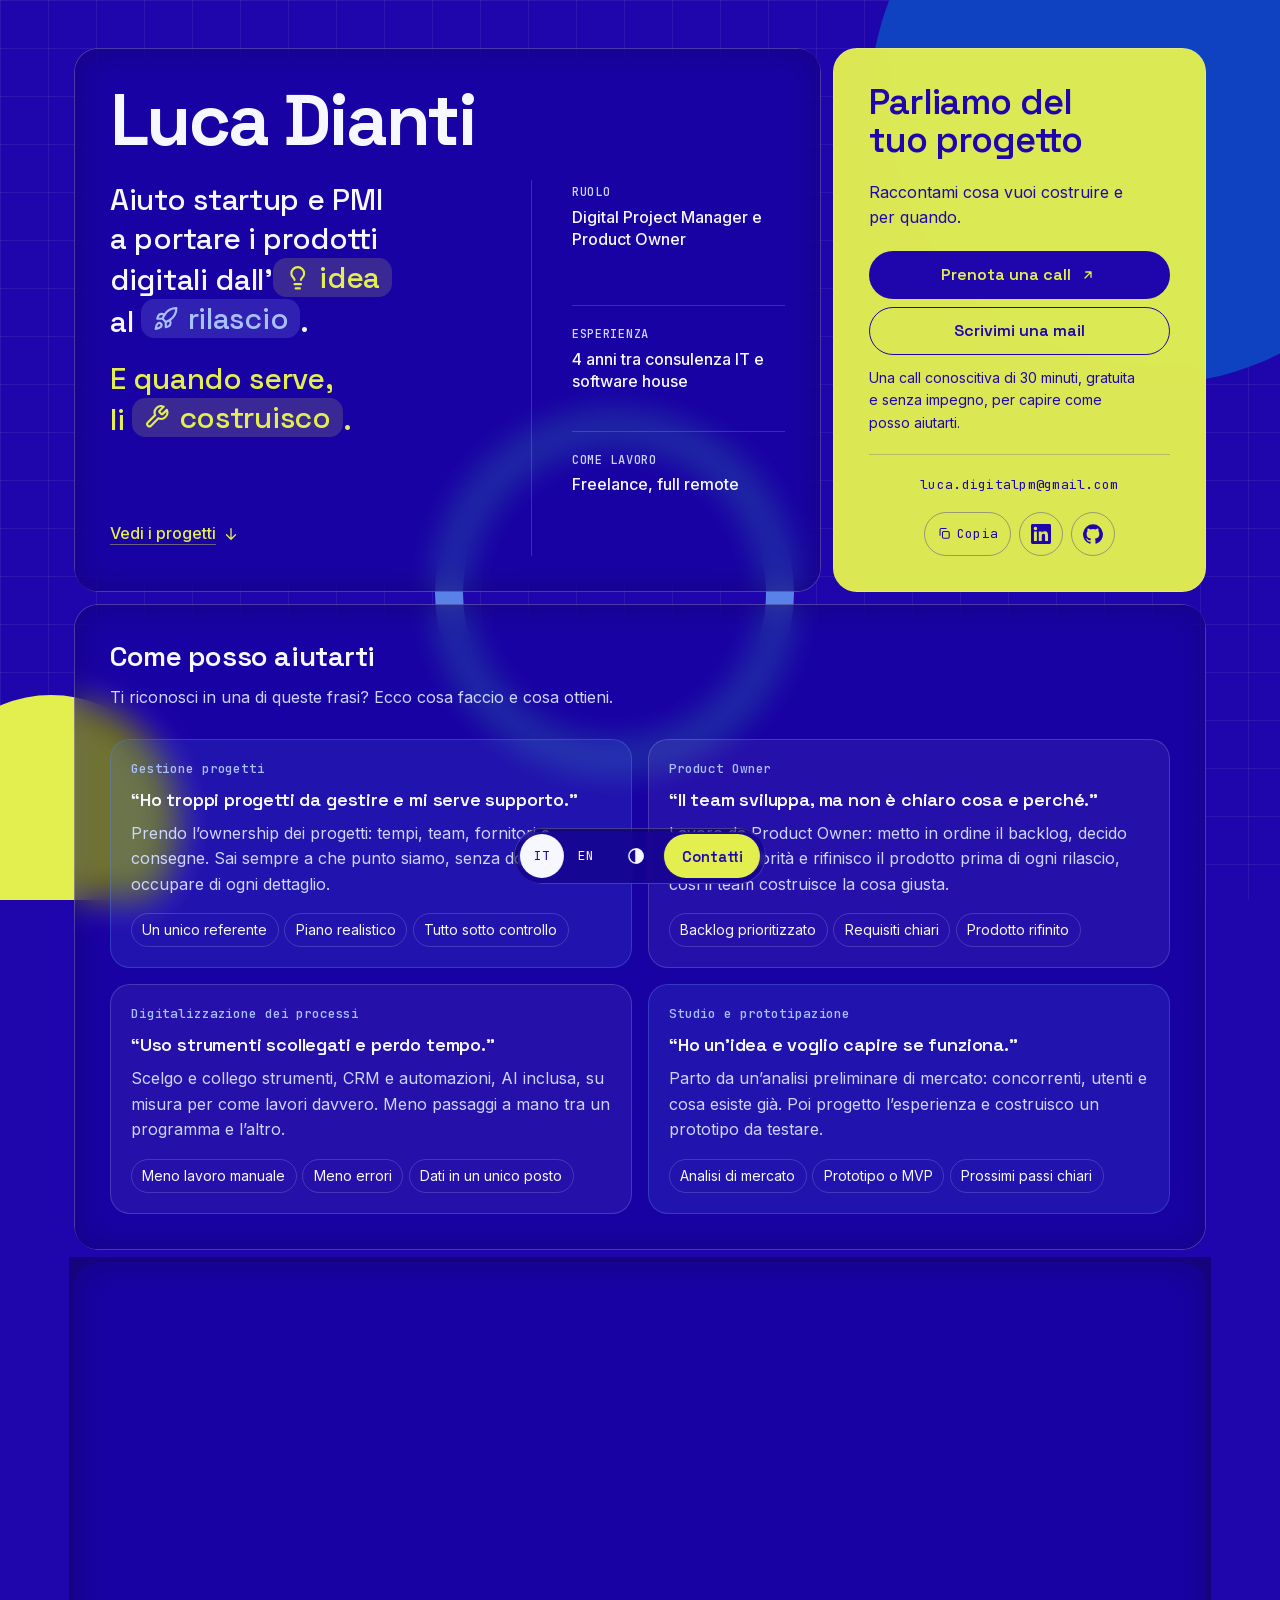
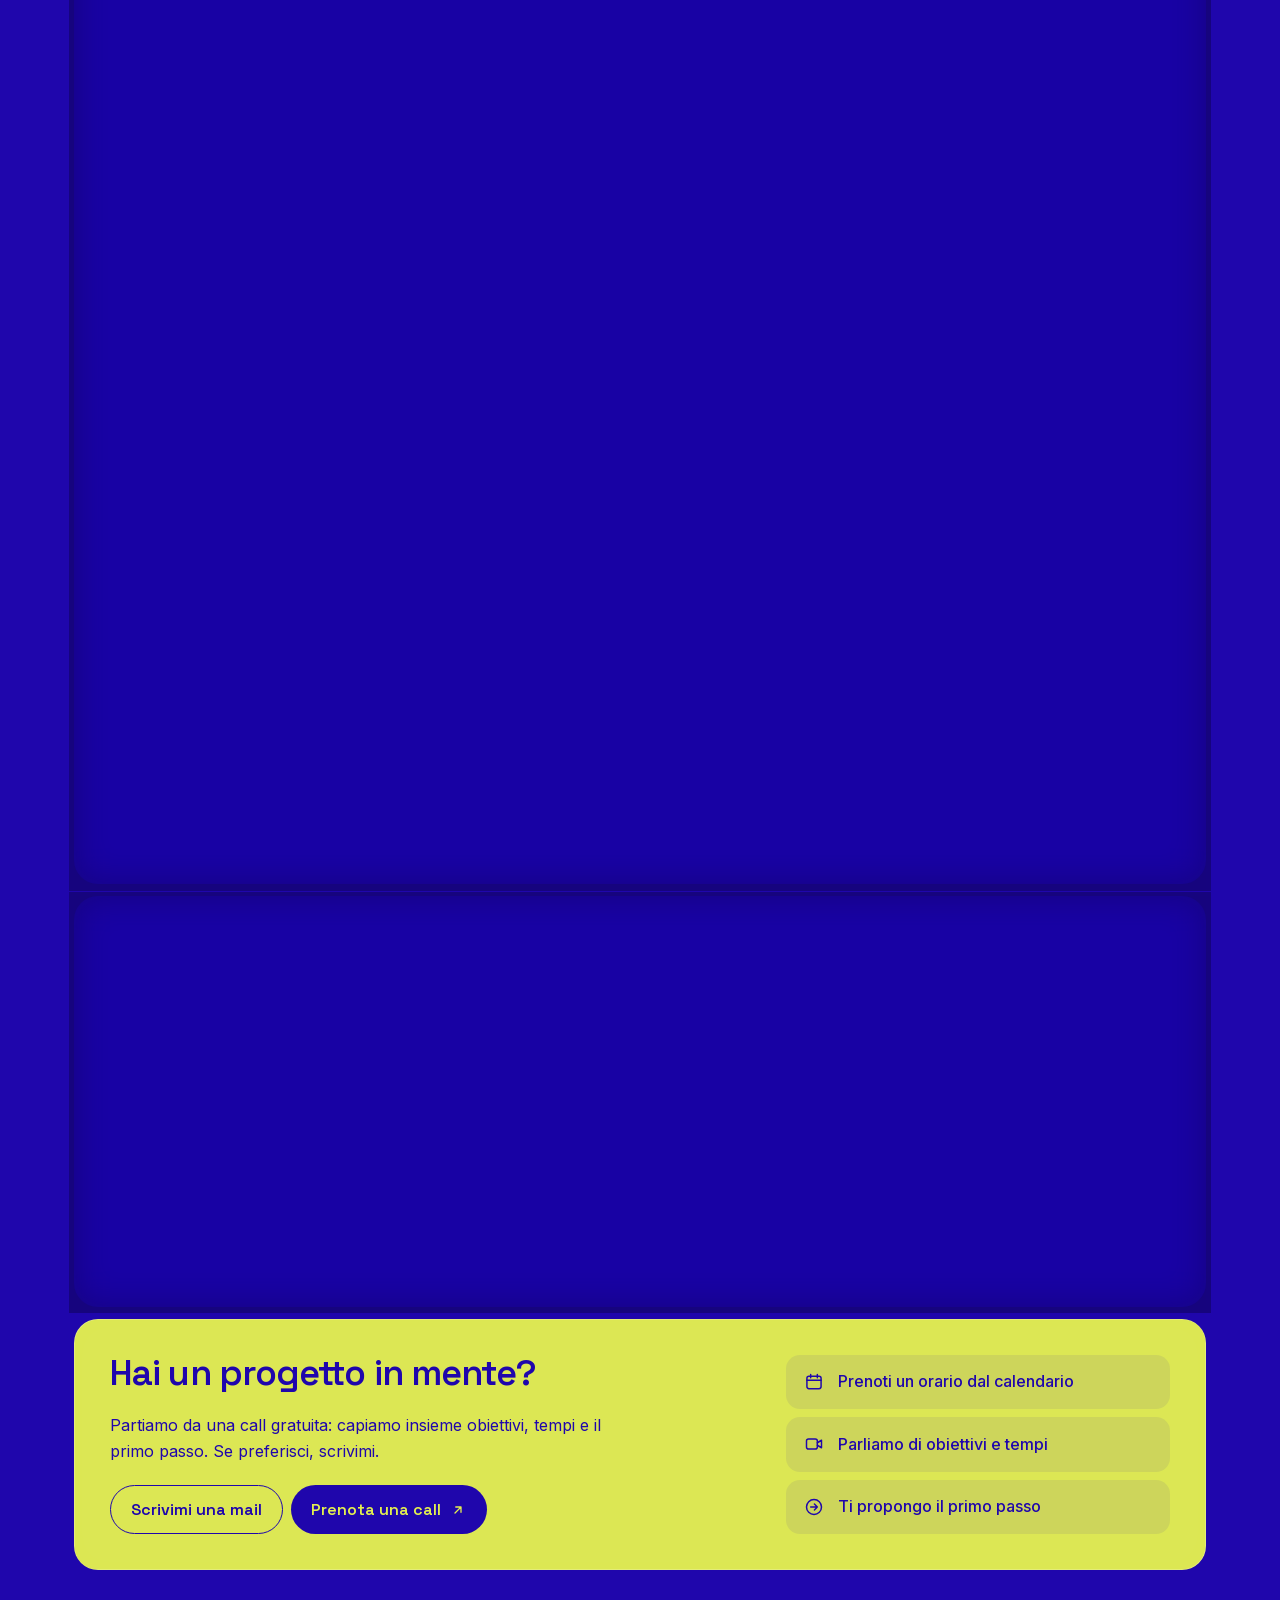
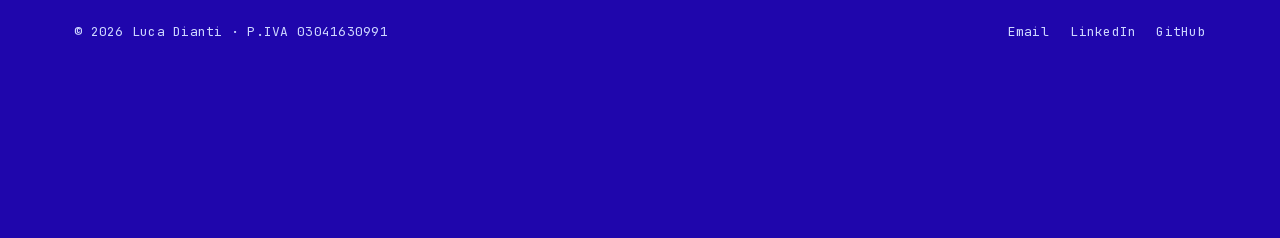
==== commit 3d3f42af: "Hero: frase a 30px in entrambe le lingue, EN "from idea / to release" può andare a capo Co-Authored-" ====
--- a/index.html
+++ b/index.html
@@ -27,7 +27,7 @@
   <link rel="icon" href="favicon.svg" type="image/svg+xml">
   <link rel="preload" href="assets/fonts/inter-latin.woff2" as="font" type="font/woff2" crossorigin>
   <link rel="preload" href="assets/fonts/space-grotesk-latin.woff2" as="font" type="font/woff2" crossorigin>
-  <link rel="stylesheet" href="style.css?v=50">
+  <link rel="stylesheet" href="style.css?v=51">
   <script>
     try {
       const t = localStorage.getItem('theme');
--- a/style.css
+++ b/style.css
@@ -216,7 +216,7 @@
   .tile-intro > :not(.facts, h1) { grid-column: 1; }
   .tile-intro h1 { grid-column: 1 / -1; margin-top: 0; padding-top: 0; }
   .tile-intro > .text-link { align-self: end; }
-  .tile-intro .headline { font-size: clamp(1.75rem, 2.4vw, 2.125rem); line-height: 1.3; max-width: none; text-wrap: balance; }
+  .tile-intro .headline { font-size: 1.875rem; line-height: 1.3; max-width: none; text-wrap: balance; }
   .facts { grid-column: 2; grid-row: 2 / -1; grid-template-columns: none; grid-auto-rows: 1fr; gap: 0; margin: 0; padding: 0 0 0 2.5rem; border-top: 0; border-left: 1px solid var(--line); }
   .facts > div { padding-top: 1.25rem; }
   .facts > div:first-child { padding-top: .25rem; }
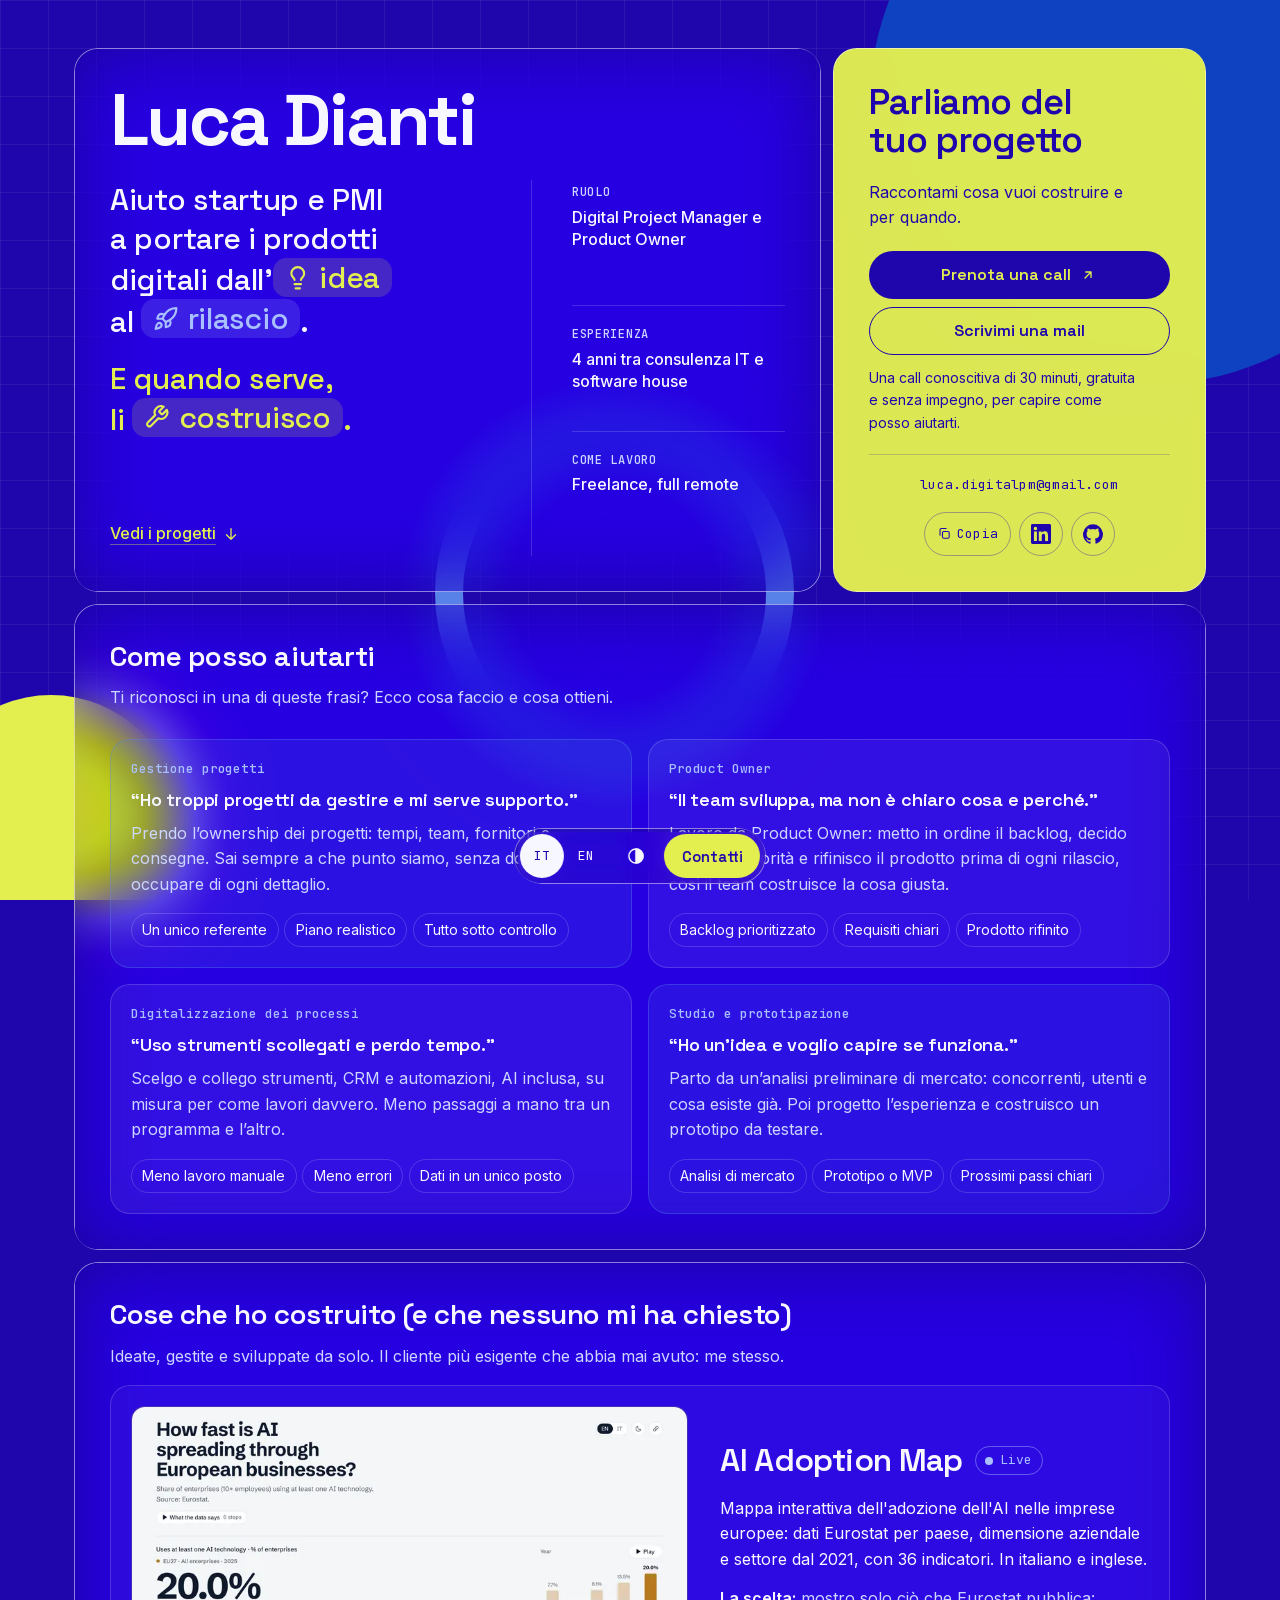
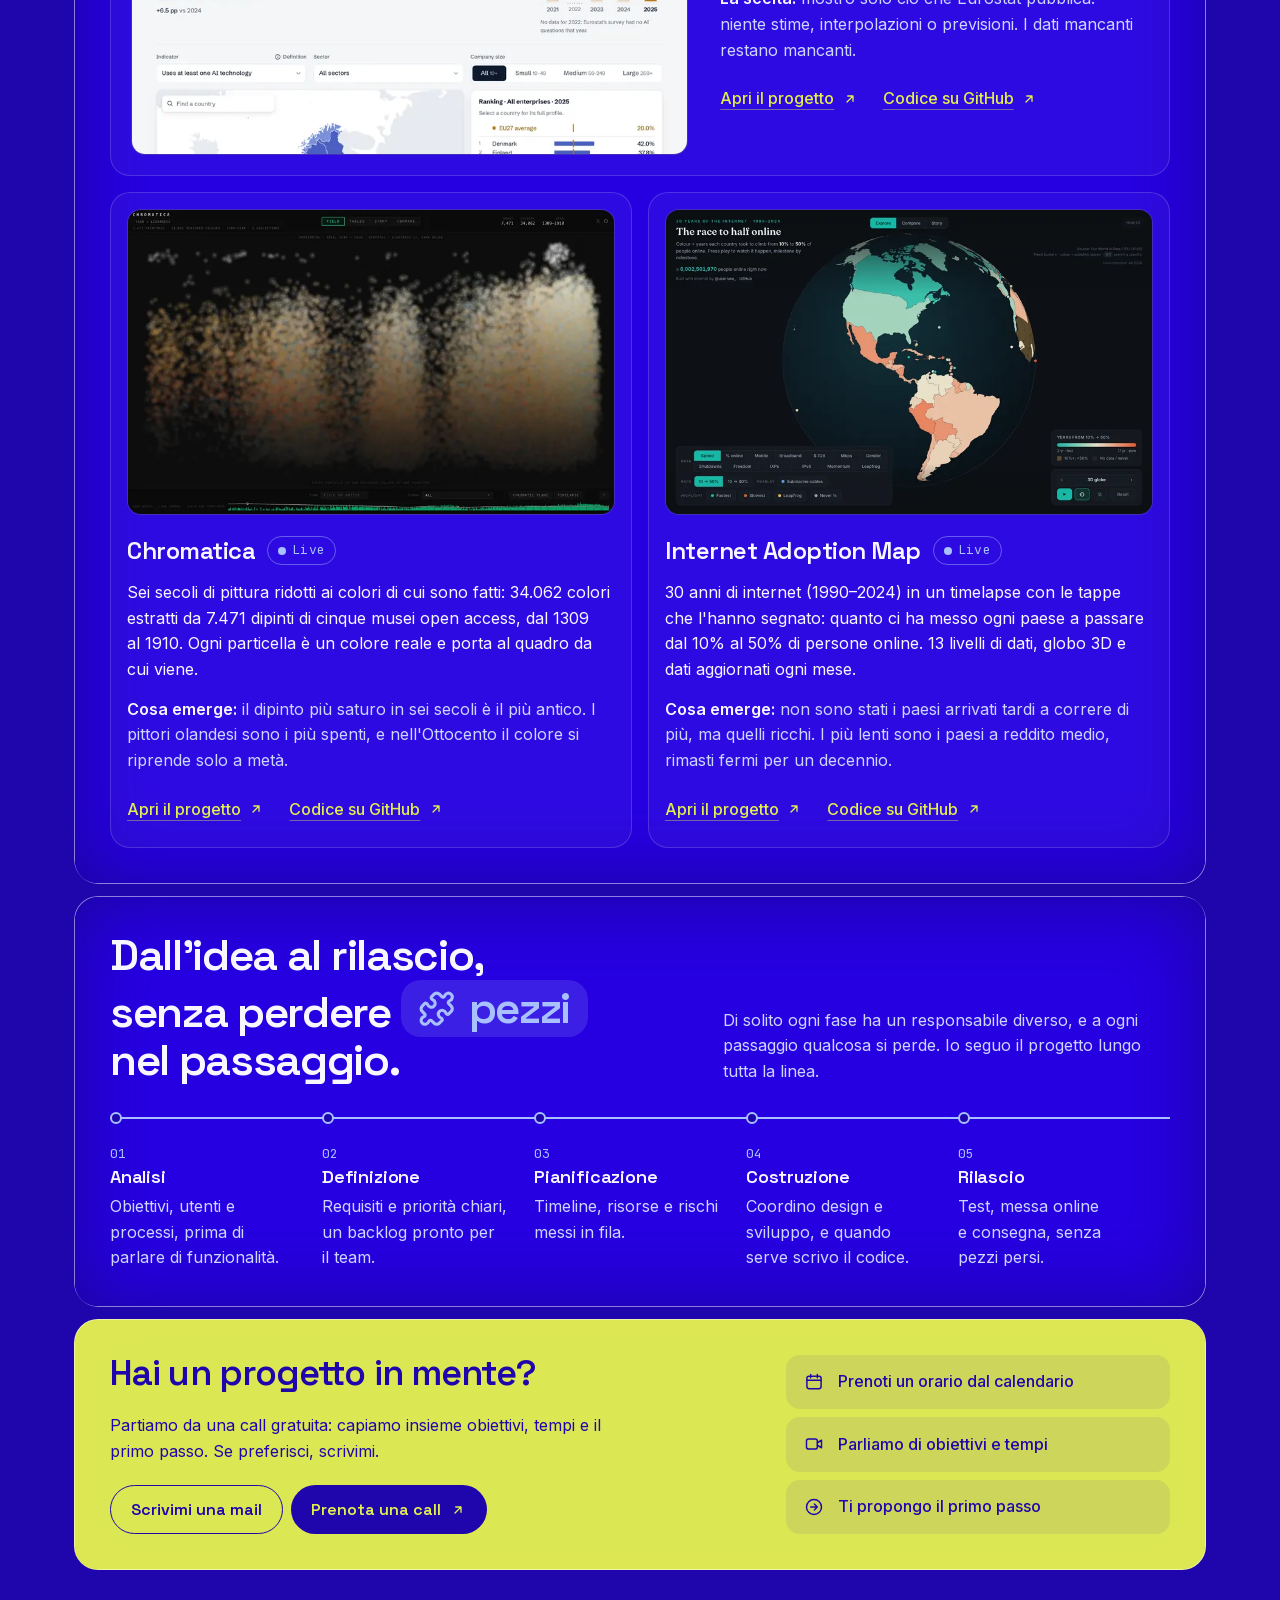
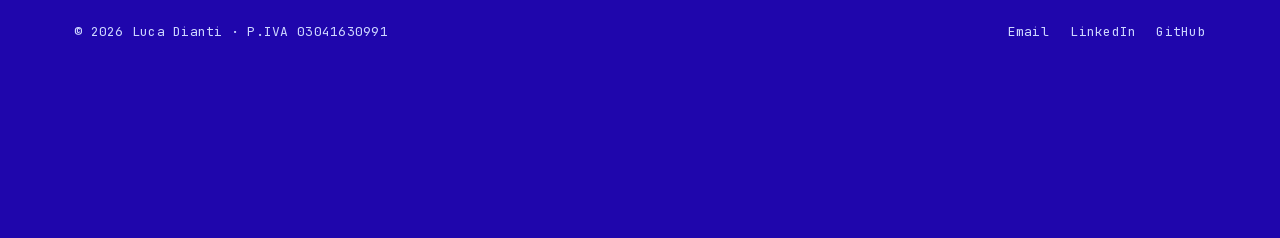
==== commit c15b024d: "Vetro più forte: riquadri più trasparenti, sfocatura 40px, riflesso e saturazione più marcati Co-Aut" ====
--- a/index.html
+++ b/index.html
@@ -27,7 +27,7 @@
   <link rel="icon" href="favicon.svg" type="image/svg+xml">
   <link rel="preload" href="assets/fonts/inter-latin.woff2" as="font" type="font/woff2" crossorigin>
   <link rel="preload" href="assets/fonts/space-grotesk-latin.woff2" as="font" type="font/woff2" crossorigin>
-  <link rel="stylesheet" href="style.css?v=51">
+  <link rel="stylesheet" href="style.css?v=52">
   <script>
     try {
       const t = localStorage.getItem('theme');
--- a/style.css
+++ b/style.css
@@ -16,11 +16,11 @@
   --muted: #cdd6ff;
   --grid: rgb(255 255 255 / .06);
   /* Vetro (variabili lette da glass.js) */
-  --lg-glass: rgb(16 4 90 / .55);
-  --lg-edge: rgb(255 255 255 / .14);
+  --lg-glass: rgb(16 4 90 / .18);
+  --lg-edge: rgb(255 255 255 / .28);
   --lg-drop: transparent;
-  --lg-rim-shine: .22;
-  --lg-blur: 18px;
+  --lg-rim-shine: .55;
+  --lg-blur: 40px;
   --accent: var(--yellow);
   --accent-ink: var(--yellow);
   --quiet-ink: #a9c0ff; /* etichette e decorazioni: il giallo resta per azioni e testo evidenziato */
@@ -40,10 +40,10 @@
   --accent-ink: var(--royal);
   --quiet-ink: var(--royal);
   --grid: rgb(31 6 172 / .06);
-  --lg-glass: rgb(255 255 255 / .72);
+  --lg-glass: rgb(255 255 255 / .3);
   --lg-edge: rgb(31 6 172 / .1);
   --lg-drop: rgb(31 6 172 / .08);
-  --lg-rim-shine: .4;
+  --lg-rim-shine: .7;
   color-scheme: light;
 }
 
@@ -111,8 +111,8 @@
   background-color: var(--lg-glass);
   background-image: var(--lg-rim, none);
   background-size: 100% 100%;
-  -webkit-backdrop-filter: blur(var(--lg-blur, 3px)) saturate(1.8);
-  backdrop-filter: blur(var(--lg-blur, 3px)) saturate(1.8);
+  -webkit-backdrop-filter: blur(var(--lg-blur, 3px)) saturate(2.4) brightness(1.08);
+  backdrop-filter: blur(var(--lg-blur, 3px)) saturate(2.4) brightness(1.08);
   box-shadow: inset 0 0 0 .5px var(--lg-edge), 0 1px 3px var(--lg-drop);
 }
 .lg-glass[data-rim] { box-shadow: 0 1px 3px var(--lg-drop); }
@@ -156,13 +156,13 @@
   position: fixed; z-index: 10; left: 50%; bottom: max(1rem, env(safe-area-inset-bottom));
   transform: translateX(-50%);
   display: flex; align-items: center; gap: .375rem; padding: 6px; border-radius: 999px;
-  --lg-blur: 2px; --lg-glass: rgb(16 4 90 / .62);
+  --lg-blur: 10px; --lg-glass: rgb(16 4 90 / .25);
 }
 @media (max-width: 639px) {
   .dock { position: static; transform: none; width: fit-content; margin: 1rem auto 0; }
 }
 @media (min-width: 640px) { body { padding-bottom: 5rem; } } /* spazio per la barra fissa in basso */
-[data-theme="light"] .dock { --lg-glass: rgb(255 255 255 / .65); }
+[data-theme="light"] .dock { --lg-glass: rgb(255 255 255 / .3); }
 .dock .icon-btn { border: 0; }
 .dock .icon-btn:hover, .dock .lang a:not([aria-current]):hover { background: var(--line); }
 .dock-cta {
@@ -175,9 +175,9 @@
   position: fixed; z-index: 10; top: max(.75rem, env(safe-area-inset-top)); left: 1rem; right: 1rem;
   max-width: calc(1180px - 3rem); margin: 0 auto;
   display: flex; align-items: center; gap: .5rem; padding: 6px 6px 6px 1.25rem; border-radius: 999px;
-  --lg-glass: rgb(16 4 90 / .85);
-}
-[data-theme="light"] .topbar { --lg-glass: rgb(255 255 255 / .85); }
+  --lg-glass: rgb(16 4 90 / .4);
+}
+[data-theme="light"] .topbar { --lg-glass: rgb(255 255 255 / .45); }
 .topbar[inert] { opacity: 0; transform: translateY(calc(-100% - 1rem)); }
 @media (prefers-reduced-motion: no-preference) {
   .topbar { transition: opacity .25s ease, transform .35s cubic-bezier(.16, 1, .3, 1); }
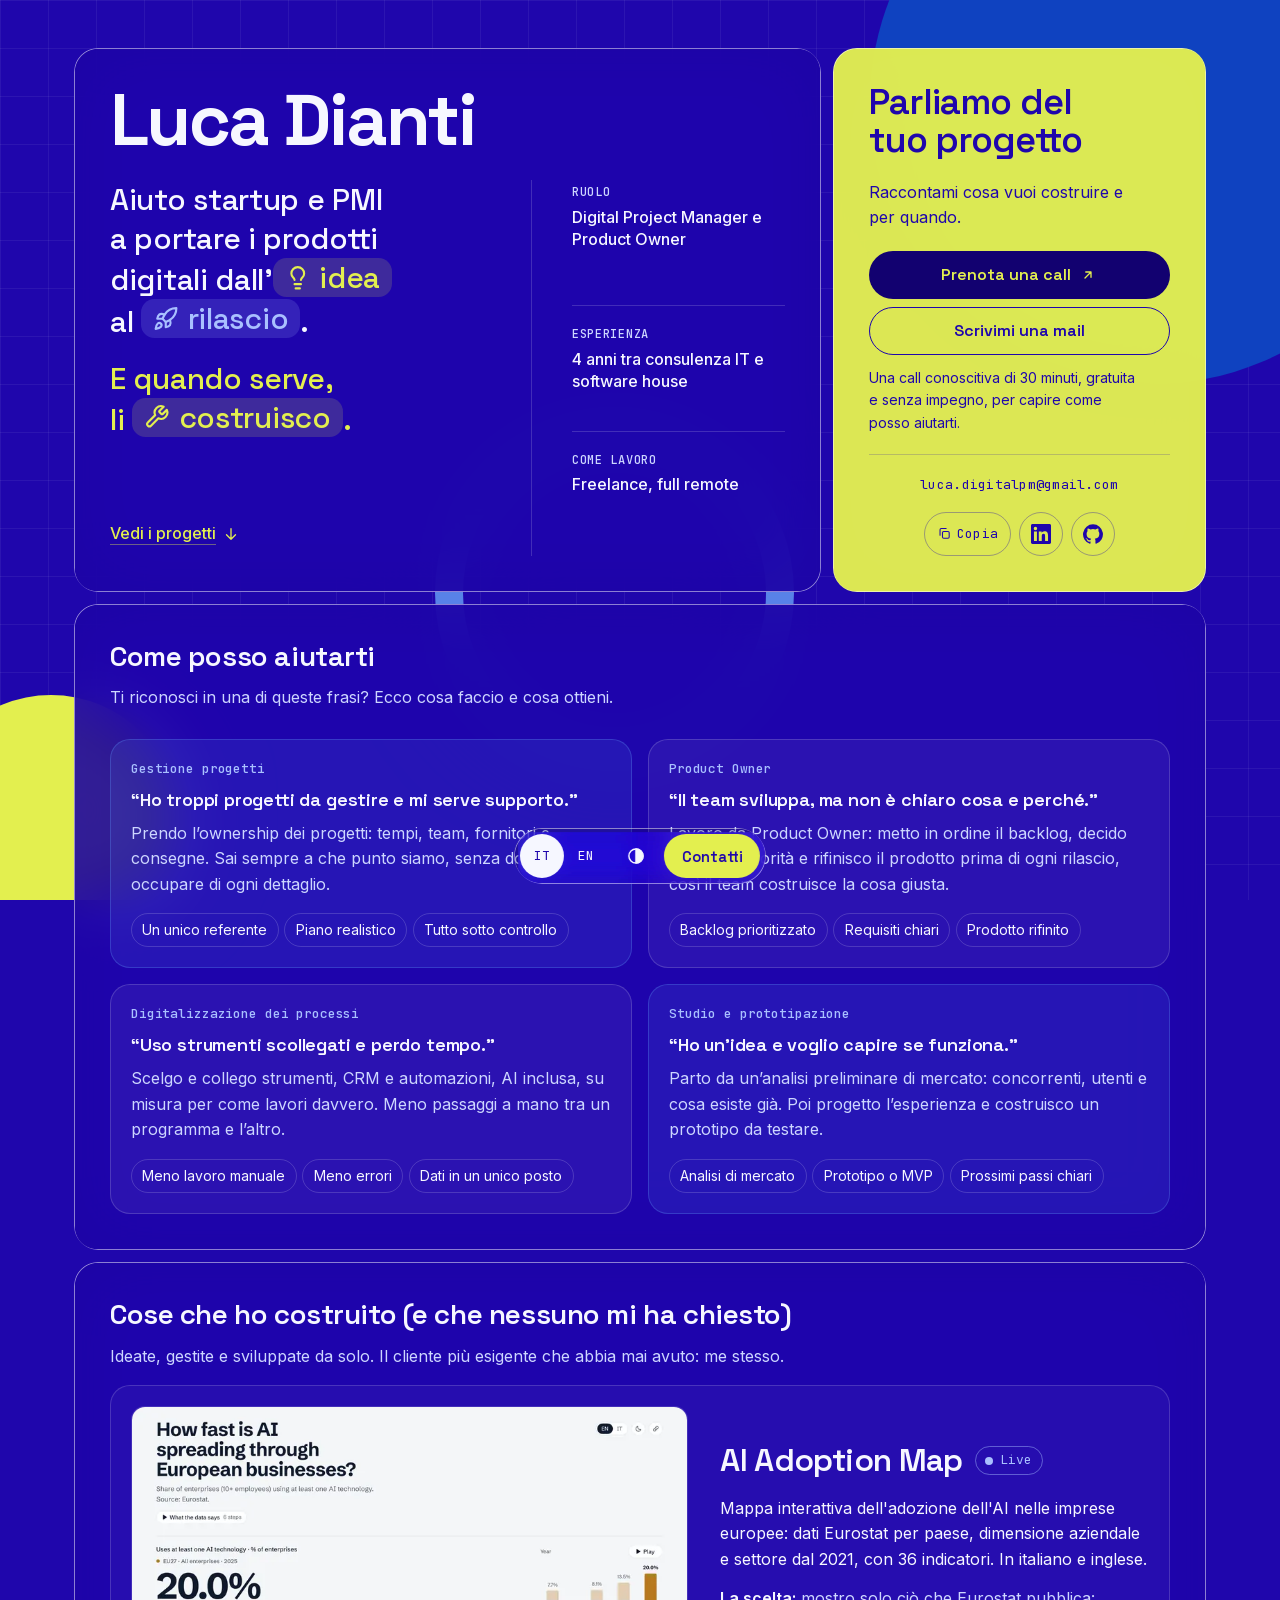
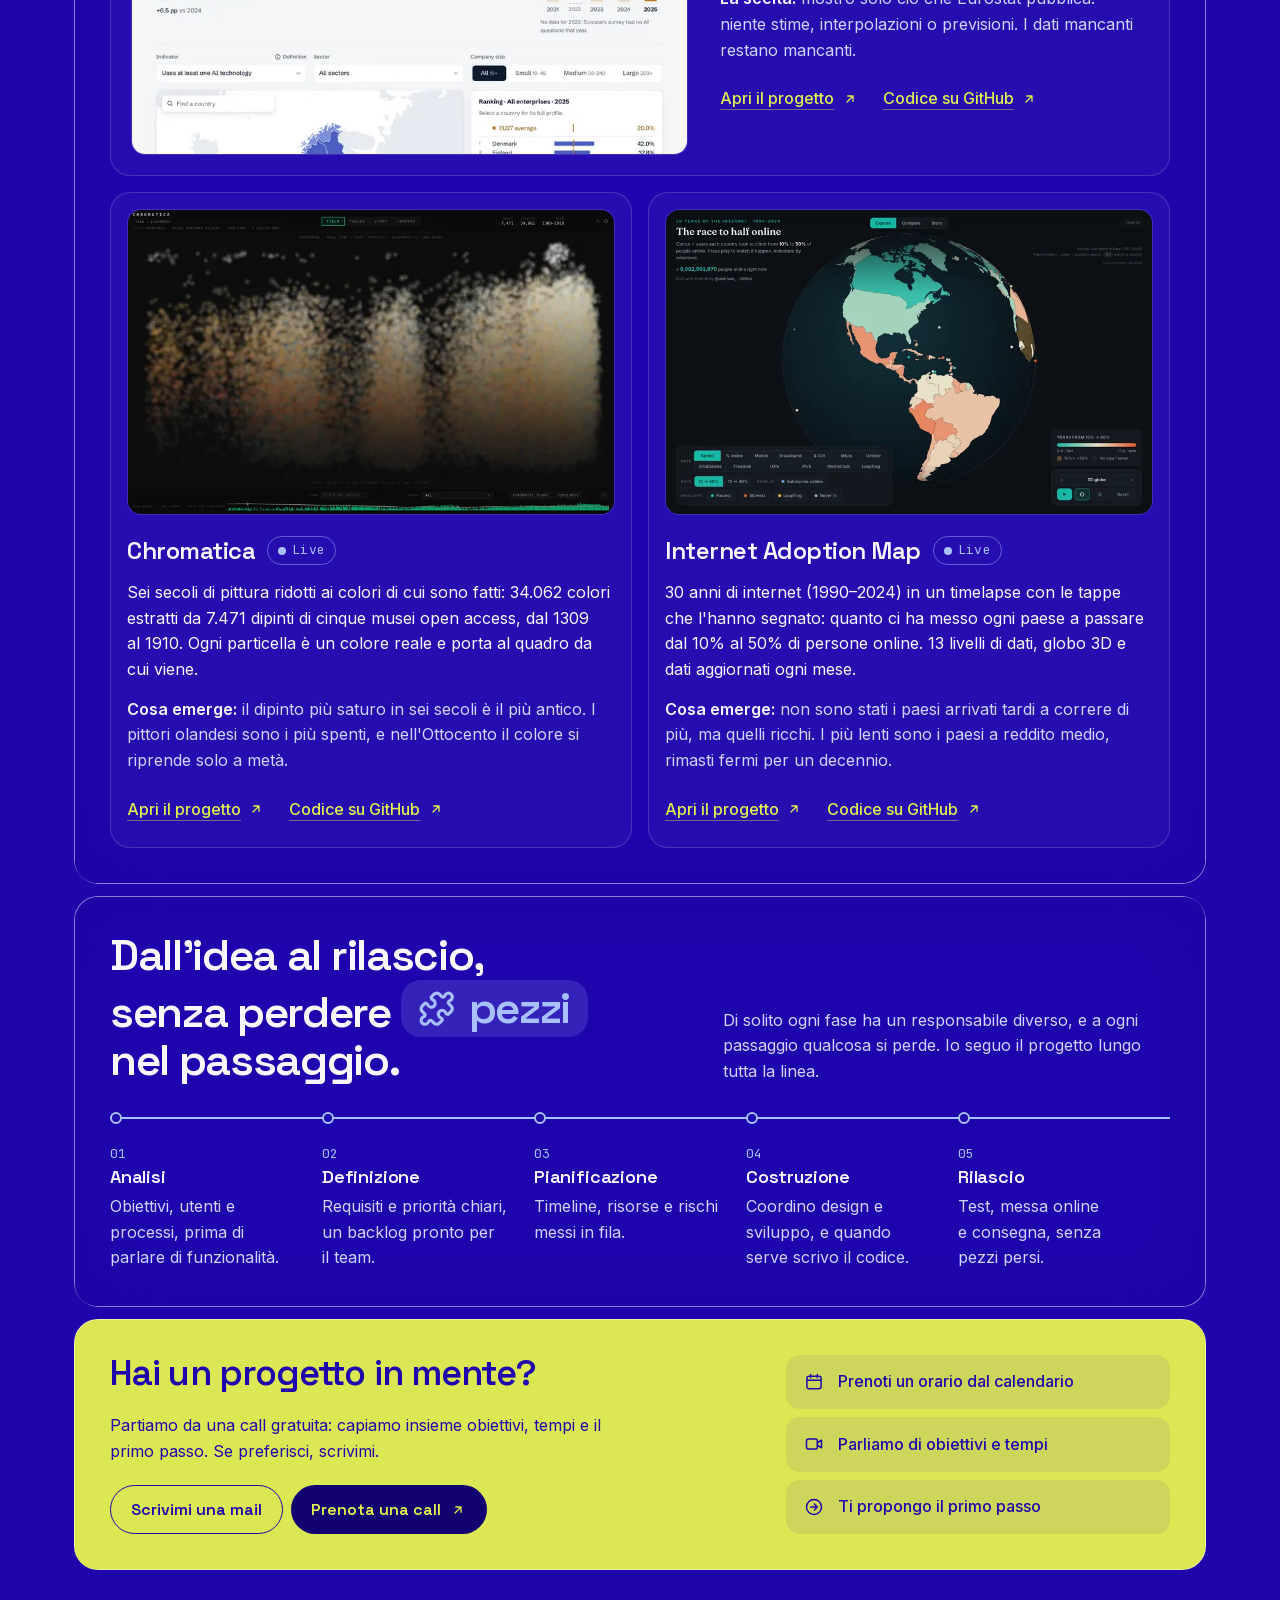
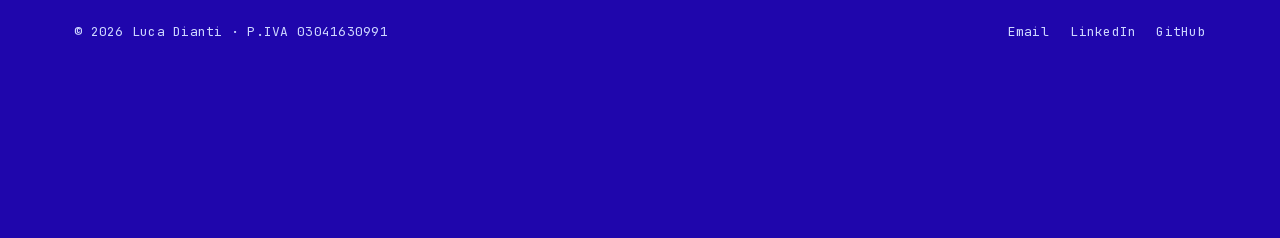
==== commit e545b017: "Riquadri sull'indaco #1F06AC, pulsante "Prenota una call" in blu notte Co-Authored-By: Claude Opus 5" ====
--- a/index.html
+++ b/index.html
@@ -27,7 +27,7 @@
   <link rel="icon" href="favicon.svg" type="image/svg+xml">
   <link rel="preload" href="assets/fonts/inter-latin.woff2" as="font" type="font/woff2" crossorigin>
   <link rel="preload" href="assets/fonts/space-grotesk-latin.woff2" as="font" type="font/woff2" crossorigin>
-  <link rel="stylesheet" href="style.css?v=52">
+  <link rel="stylesheet" href="style.css?v=53">
   <script>
     try {
       const t = localStorage.getItem('theme');
--- a/style.css
+++ b/style.css
@@ -16,7 +16,7 @@
   --muted: #cdd6ff;
   --grid: rgb(255 255 255 / .06);
   /* Vetro (variabili lette da glass.js) */
-  --lg-glass: rgb(16 4 90 / .18);
+  --lg-glass: rgb(29 5 164 / .9); /* dopo il filtro del vetro risulta #1F06AC, l'indaco del pulsante */
   --lg-edge: rgb(255 255 255 / .28);
   --lg-drop: transparent;
   --lg-rim-shine: .55;
@@ -123,7 +123,7 @@
   backdrop-filter: blur(var(--lg-blur, 3px)) var(--lg-filter, saturate(1.8));
 }
 @media (prefers-reduced-transparency: reduce) {
-  :root { --lg-glass: #150480; }
+  :root { --lg-glass: #1F06AC; }
   [data-theme="light"] { --lg-glass: #ffffff; }
 }
 
@@ -261,7 +261,7 @@
   min-height: 48px; padding: .75rem 1.25rem; border-radius: 999px;
   font: 600 1rem/1.2 var(--font-head); transition: transform .2s ease, background-color .2s ease;
 }
-.btn-solid { background: var(--on-accent); color: var(--accent); }
+.btn-solid { background: #120170; color: var(--accent); } /* blu notte */
 .btn-line { border: 1.5px solid currentColor; }
 .btn-line:hover { background: color-mix(in srgb, var(--on-accent) 8%, transparent); }
 .cta-foot { margin-top: auto; display: flex; flex-direction: column; align-items: center; text-align: center; gap: 1rem; padding-top: 1.25rem; border-top: 1px solid color-mix(in srgb, var(--on-accent) 20%, transparent); }
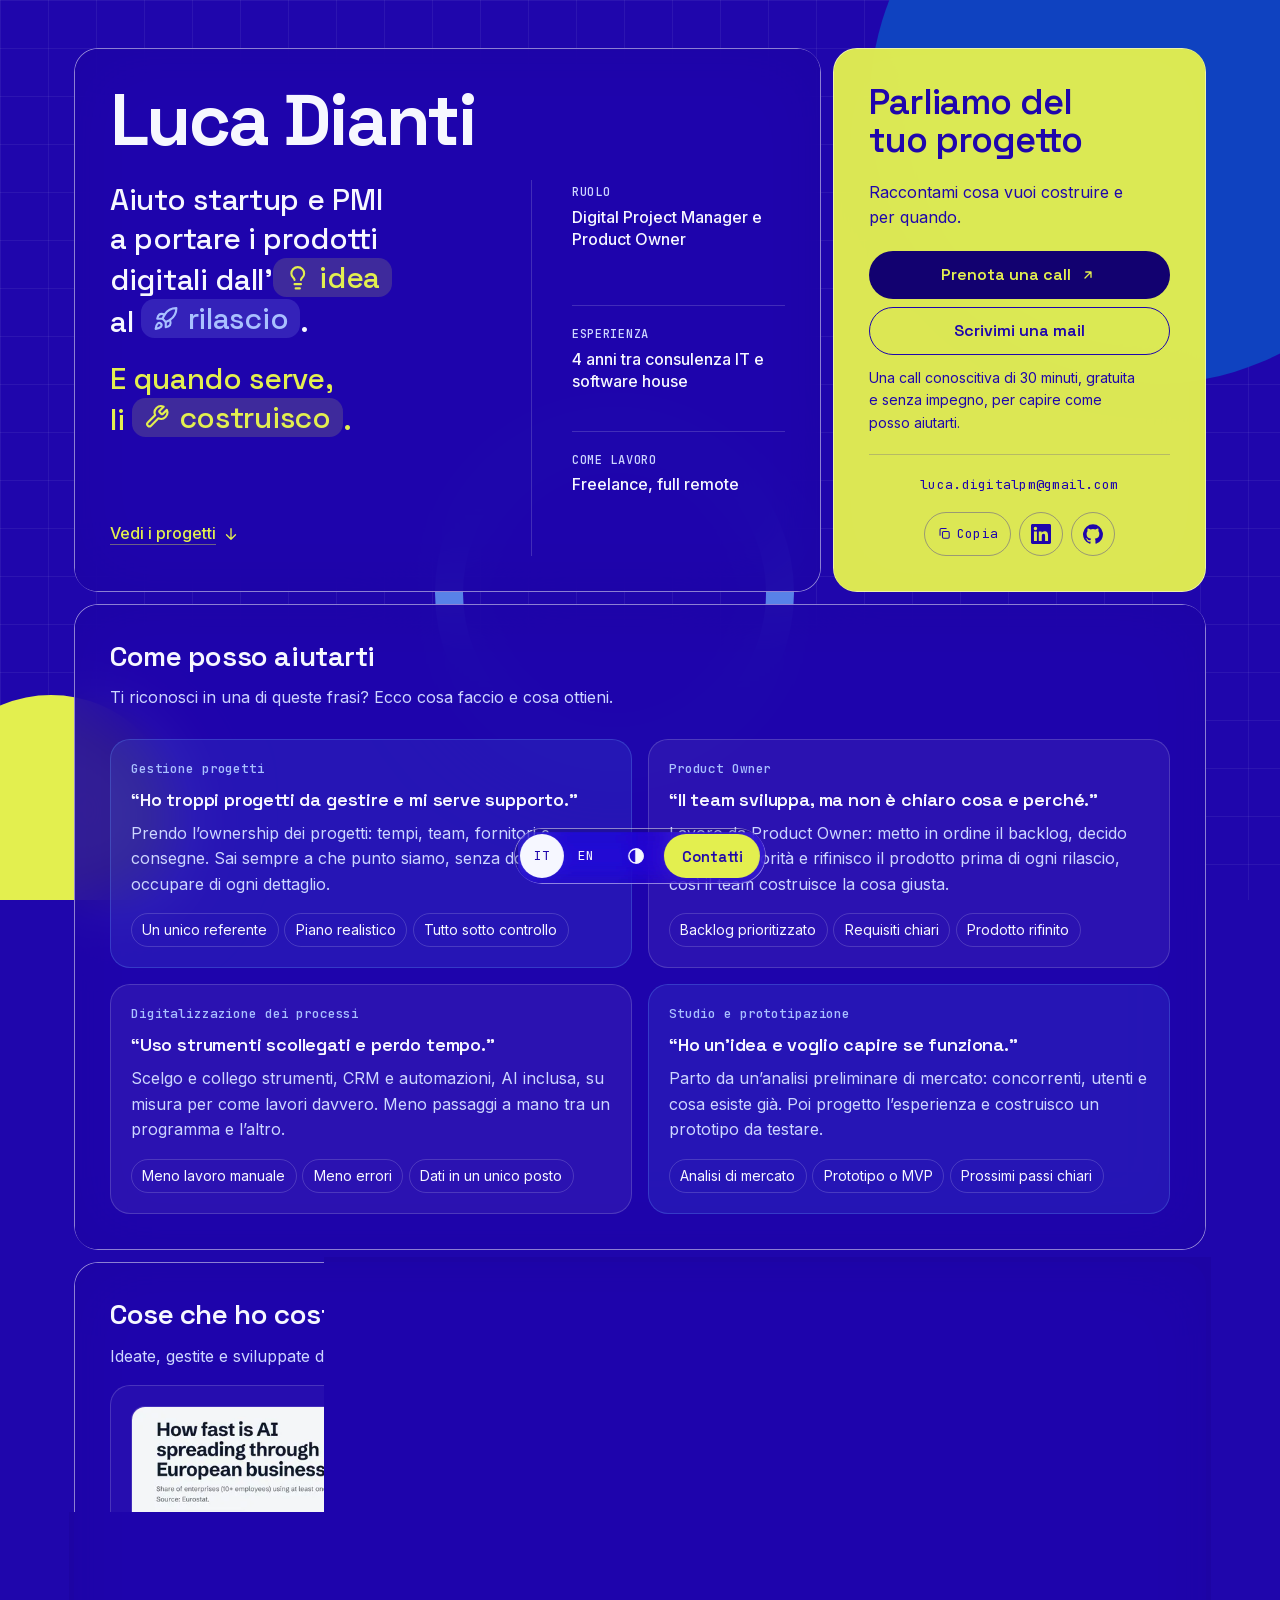
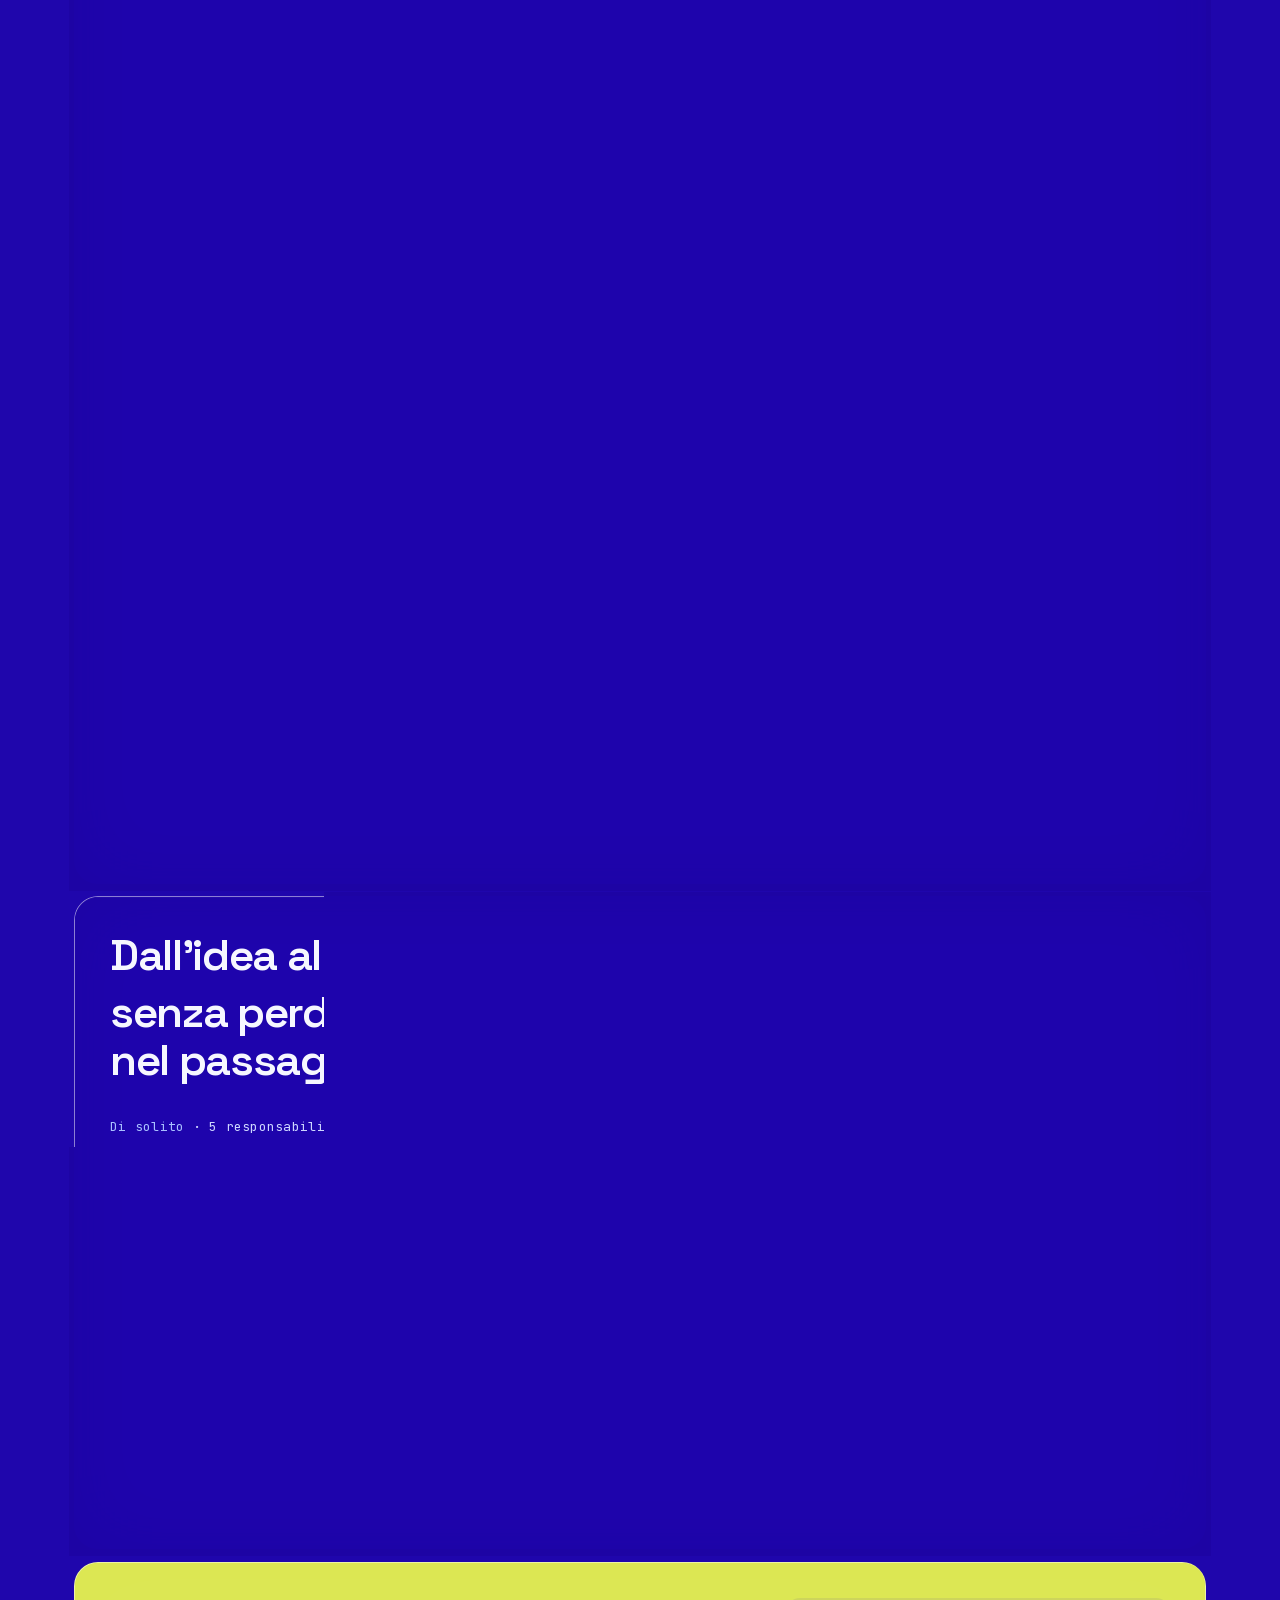
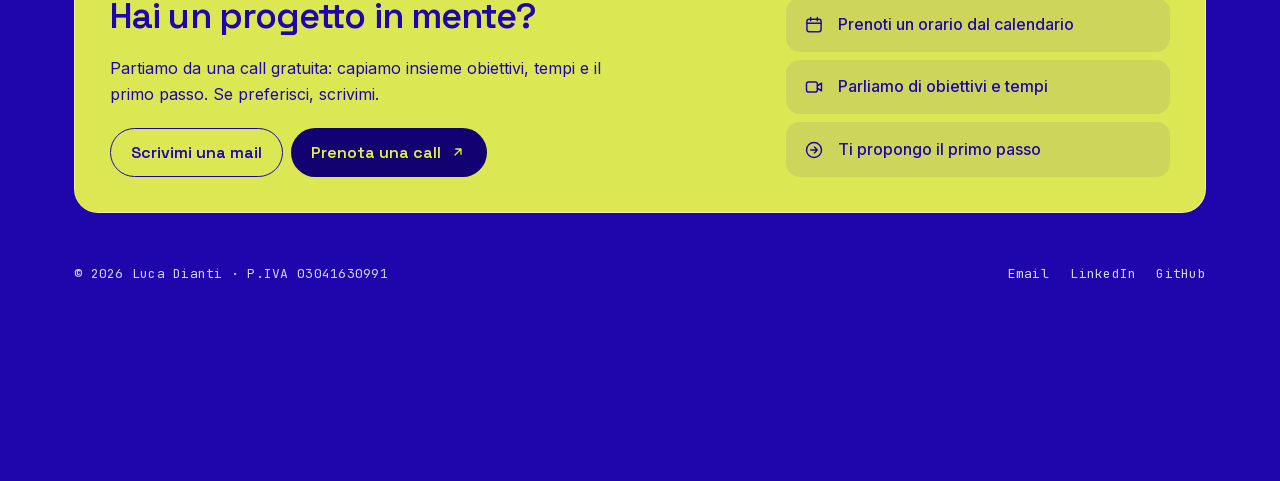
==== commit 4b21459a: "Metodo: corsie "di solito / con me" e un disegno per ogni fase Co-Authored-By: Claude Opus 5.5 <nore" ====
--- a/index.html
+++ b/index.html
@@ -27,7 +27,7 @@
   <link rel="icon" href="favicon.svg" type="image/svg+xml">
   <link rel="preload" href="assets/fonts/inter-latin.woff2" as="font" type="font/woff2" crossorigin>
   <link rel="preload" href="assets/fonts/space-grotesk-latin.woff2" as="font" type="font/woff2" crossorigin>
-  <link rel="stylesheet" href="style.css?v=53">
+  <link rel="stylesheet" href="style.css?v=54">
   <script>
     try {
       const t = localStorage.getItem('theme');
@@ -211,12 +211,16 @@
         <h2 id="metodo">Dall'idea al rilascio, senza perdere <span class="chip chip-sky"><svg viewBox="0 0 24 24" aria-hidden="true"><path d="M19.44 7.85c-.05.32.06.65.29.88l1.57 1.57a2.4 2.4 0 0 1 0 3.41l-1.61 1.61a.98.98 0 0 1-.84.28c-.47-.07-.8-.48-.97-.93a2.5 2.5 0 1 0-3.21 3.21c.45.17.86.5.93.97a.98.98 0 0 1-.28.84l-1.61 1.61a2.4 2.4 0 0 1-3.410 0l-1.57-1.57a1.03 1.03 0 0 0-.88-.29c-.49.07-.84.5-1.02.97a2.5 2.5 0 1 1-3.24-3.24c.46-.18.9-.53.97-1.02a1.03 1.03 0 0 0-.29-.88l-1.57-1.57a2.4 2.4 0 0 1 0-3.41L4.23 8.77c.24-.24.58-.35.92-.3.51.08.88.53 1.07 1.01a2.5 2.5 0 1 0 3.26-3.26c-.48-.2-.93-.56-1.01-1.07-.05-.34.06-.68.3-.92l1.53-1.53a2.4 2.4 0 0 1 3.41 0l1.57 1.57c.23.23.56.34.88.29.49-.07.84-.5 1.02-.97a2.5 2.5 0 1 1 3.24 3.24c-.46.18-.9.53-.97 1.02z"/></svg>pezzi</span> nel passaggio.</h2>
         <p class="muted">Di solito ogni fase ha un responsabile diverso, e a ogni passaggio qualcosa si perde. Io seguo il progetto lungo tutta la linea.</p>
       </div>
+      <div class="lanes" role="img" aria-label="Confronto: di solito il progetto passa tra cinque responsabili e a ogni passaggio si perde qualcosa; con me resta una sola linea continua.">
+        <div class="lane lane-split"><span class="lane-label mono">Di solito<span class="lane-note"> · 5 responsabili, 4 passaggi di mano</span></span><div class="lane-track"><i></i><i></i><i></i><i></i><i></i></div></div>
+        <div class="lane lane-one"><span class="lane-label mono">Con me<span class="lane-note"> · una sola persona, dall'inizio alla fine</span></span><div class="lane-track"><i></i><i></i><i></i><i></i><i></i></div></div>
+      </div>
       <ol class="steps">
-        <li><span class="step-n mono">01</span><h3>Analisi</h3><p>Obiettivi, utenti e processi, prima di parlare di funzionalità.</p></li>
-        <li><span class="step-n mono">02</span><h3>Definizione</h3><p>Requisiti e priorità chiari, un backlog pronto per il team.</p></li>
-        <li><span class="step-n mono">03</span><h3>Pianificazione</h3><p>Timeline, risorse e rischi messi in fila.</p></li>
-        <li><span class="step-n mono">04</span><h3>Costruzione</h3><p>Coordino design e sviluppo, e quando serve scrivo il codice.</p></li>
-        <li><span class="step-n mono">05</span><h3>Rilascio</h3><p>Test, messa online e consegna, senza pezzi persi.</p></li>
+        <li><div class="step-art" aria-hidden="true"><svg viewBox="0 0 160 100"><rect class="soft" x="14" y="16" width="46" height="36" rx="5"/><rect class="soft" x="36" y="44" width="46" height="36" rx="5"/><path class="ink" d="M22 28h28M22 36h18M44 56h28M44 64h20"/><circle class="ink bg" cx="110" cy="44" r="22"/><circle class="ink" cx="110" cy="39" r="6"/><path class="ink" d="M99 55c2-6 6-8 11-8s9 2 11 8M126 60l16 16"/></svg></div><span class="step-n mono">01</span><h3>Analisi</h3><p>Obiettivi, utenti e processi, prima di parlare di funzionalità.</p></li>
+        <li><div class="step-art" aria-hidden="true"><svg viewBox="0 0 160 100"><g class="ink"><circle cx="24" cy="20" r="5"/><circle cx="24" cy="40" r="5"/><circle cx="24" cy="60" r="5"/><circle cx="24" cy="80" r="5"/></g><rect class="hl" x="38" y="15" width="104" height="10" rx="5"/><rect class="hl hl-2" x="38" y="35" width="80" height="10" rx="5"/><rect class="soft" x="38" y="55" width="60" height="10" rx="5"/><rect class="soft" x="38" y="75" width="40" height="10" rx="5"/><path class="ink" d="m21.5 20 2 2 3.5-4"/></svg></div><span class="step-n mono">02</span><h3>Definizione</h3><p>Requisiti e priorità chiari, un backlog pronto per il team.</p></li>
+        <li><div class="step-art" aria-hidden="true"><svg viewBox="0 0 160 100"><path class="grid-l" d="M40 10v80M80 10v80M120 10v80"/><rect class="hl" x="14" y="16" width="52" height="14" rx="7"/><rect class="hl hl-2" x="52" y="42" width="50" height="14" rx="7"/><rect class="soft" x="90" y="68" width="40" height="14" rx="7"/><path class="ink" d="M66 23h4v19M102 49h4v19"/><path class="ink bg" d="m146 75 6-6 6 6-6 6z"/></svg></div><span class="step-n mono">03</span><h3>Pianificazione</h3><p>Timeline, risorse e rischi messi in fila.</p></li>
+        <li><div class="step-art" aria-hidden="true"><svg viewBox="0 0 160 100"><rect class="ink bg" x="14" y="12" width="132" height="76" rx="8"/><path class="ink" d="M14 28h132"/><g class="dot"><circle cx="24" cy="20" r="2.5"/><circle cx="32" cy="20" r="2.5"/><circle cx="40" cy="20" r="2.5"/></g><path class="ink" d="m54 46-12 12 12 12M106 46l12 12-12 12M86 42 74 74"/></svg></div><span class="step-n mono">04</span><h3>Costruzione</h3><p>Coordino design e sviluppo, e quando serve scrivo il codice.</p></li>
+        <li><div class="step-art" aria-hidden="true"><svg viewBox="0 0 160 100"><path class="trail" d="M14 88C44 86 70 74 96 46"/><path class="ink" d="M10 92h44"/><g transform="translate(96 8) scale(2.2)"><path class="ink thin" d="M4.5 16.5c-1.5 1.26-2 5-2 5s3.74-.5 5-2c.71-.84.7-2.13-.09-2.91a2.18 2.18 0 0 0-2.91-.09z"/><path class="ink thin hlf" d="m12 15-3-3a22 22 0 0 1 2-3.95A12.88 12.88 0 0 1 22 2c0 2.72-.78 7.5-6 11a22.35 22.35 0 0 1-4 2z"/><path class="ink thin" d="M9 12H4s.55-3.03 2-4c1.62-1.08 5 0 5 0M12 15v5s3.03-.55 4-2c1.08-1.62 0-5 0-5"/></g></svg></div><span class="step-n mono">05</span><h3>Rilascio</h3><p>Test, messa online e consegna, senza pezzi persi.</p></li>
       </ol>
     </section>
 
--- a/style.css
+++ b/style.css
@@ -330,18 +330,44 @@
 .method-head { display: grid; gap: .75rem; }
 .tile-method h2 { font-size: clamp(1.75rem, 3.6vw, 2.75rem); line-height: 1.08; letter-spacing: -0.03em; max-width: 22ch; }
 .method-head p { max-width: 58ch; }
-.steps { display: grid; counter-reset: none; }
-.steps li { position: relative; display: grid; gap: .35rem; align-content: start; padding: 0 0 1.75rem 1.75rem; border-left: 2px solid var(--quiet-ink); }
-.steps li:last-child { padding-bottom: 0; }
-.steps li::before { content: ""; position: absolute; left: -7px; top: 0; width: 12px; height: 12px; border-radius: 50%; background: var(--bg); border: 2px solid var(--quiet-ink); }
+/* Corsie: di solito il progetto si spezza tra 5 responsabili, con me resta una linea */
+.lanes { display: grid; gap: 1.25rem; }
+.lane { display: grid; gap: .6rem; }
+.lane-label { color: var(--quiet-ink); }
+.lane-note { color: var(--muted); }
+.lane-track { display: grid; grid-template-columns: repeat(5, minmax(0, 1fr)); gap: 14px; height: 12px; }
+.lane-track i { position: relative; border-radius: 99px; }
+.lane-split i { background: color-mix(in srgb, var(--quiet-ink) 30%, transparent); }
+.lane-split i:nth-child(2n) { background: color-mix(in srgb, var(--quiet-ink) 50%, transparent); }
+/* pezzi che cadono nei passaggi */
+.lane-split i:not(:last-child)::after { content: ""; position: absolute; right: -11px; top: 10px; width: 7px; height: 7px; border-radius: 2px; background: color-mix(in srgb, var(--quiet-ink) 55%, transparent); transform: rotate(25deg); }
+.lane-split i:nth-child(2)::after { top: 15px; transform: rotate(-20deg); }
+.lane-one .lane-track { gap: 0; background: linear-gradient(90deg, var(--sky), var(--accent-ink)); }
+.lane-one i::before { content: ""; position: absolute; left: 50%; top: 50%; width: 18px; height: 18px; margin: -9px 0 0 -9px; border-radius: 50%; background: var(--bg); border: 3px solid var(--text); }
+
+/* Fasi: una card con un disegno per fase */
+.steps { display: grid; gap: 1.5rem 1rem; }
+.steps li { display: grid; grid-template-columns: 7rem minmax(0, 1fr); grid-template-rows: auto auto 1fr; column-gap: 1rem; row-gap: .3rem; align-content: start; }
+.step-art { grid-row: 1 / -1; aspect-ratio: 16 / 10; border-radius: var(--radius-sm); background: color-mix(in srgb, var(--quiet-ink) 10%, transparent); border: 1px solid var(--line); display: grid; place-items: center; }
+.step-art svg { width: 100%; height: 100%; overflow: visible; }
+.step-art .ink { fill: none; stroke: var(--quiet-ink); stroke-width: 2.5; stroke-linecap: round; stroke-linejoin: round; }
+.step-art .thin { stroke-width: 1.1; }
+.step-art .bg { fill: var(--bg); }
+.step-art .soft { fill: color-mix(in srgb, var(--quiet-ink) 22%, transparent); }
+.step-art .hl, .step-art .hlf { fill: var(--sky); }
+.step-art .hl-2 { fill: color-mix(in srgb, var(--sky) 60%, transparent); }
+.step-art .dot { fill: var(--quiet-ink); }
+.step-art .grid-l { stroke: var(--line); stroke-width: 1.5; stroke-dasharray: 3 4; }
+.step-art .trail { fill: none; stroke: var(--accent-ink); stroke-width: 2.5; stroke-linecap: round; stroke-dasharray: 2 7; }
 .step-n { color: var(--quiet-ink); line-height: 1; }
 .steps p { color: var(--muted); }
-@media (min-width: 900px) {
+@media (min-width: 640px) { .steps li { grid-template-columns: 10rem minmax(0, 1fr); column-gap: 1.5rem; } }
+@media (min-width: 1024px) {
+  .steps li { grid-template-columns: none; grid-template-rows: none; }
+  .step-art { grid-row: auto; margin-bottom: .6rem; }
   .method-head { grid-template-columns: 1.3fr 1fr; align-items: end; gap: 2rem; }
-  .steps { grid-template-columns: repeat(5, minmax(0, 1fr)); }
-  .steps li { padding: 1.75rem 1.5rem 0 0; border-left: 0; border-top: 2px solid var(--quiet-ink); }
-  .steps li::before { left: 0; top: -7px; }
-  .steps li:last-child { padding-right: 0; }
+  .steps, .lane-track { grid-template-columns: repeat(5, minmax(0, 1fr)); column-gap: 1.25rem; }
+  .lane-split i:not(:last-child)::after { right: -15px; }
 }
 
 /* Servizi */
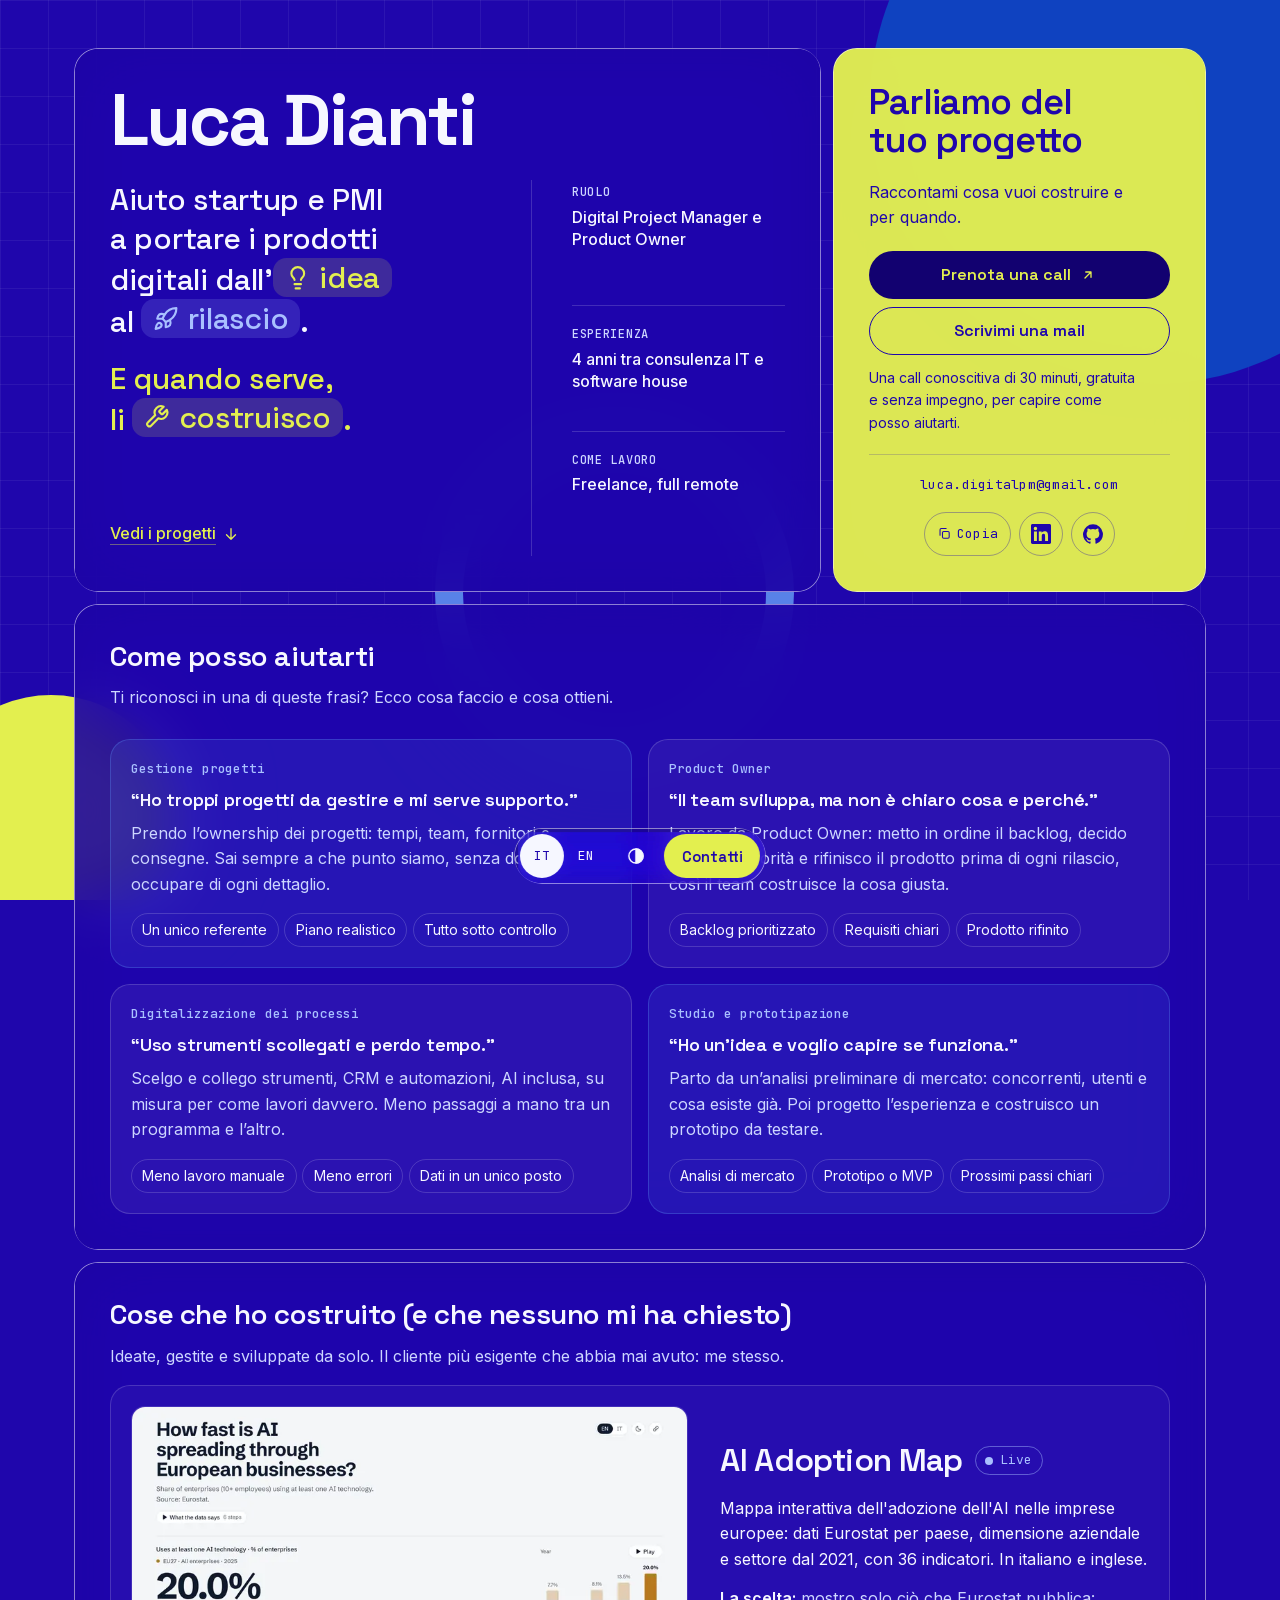
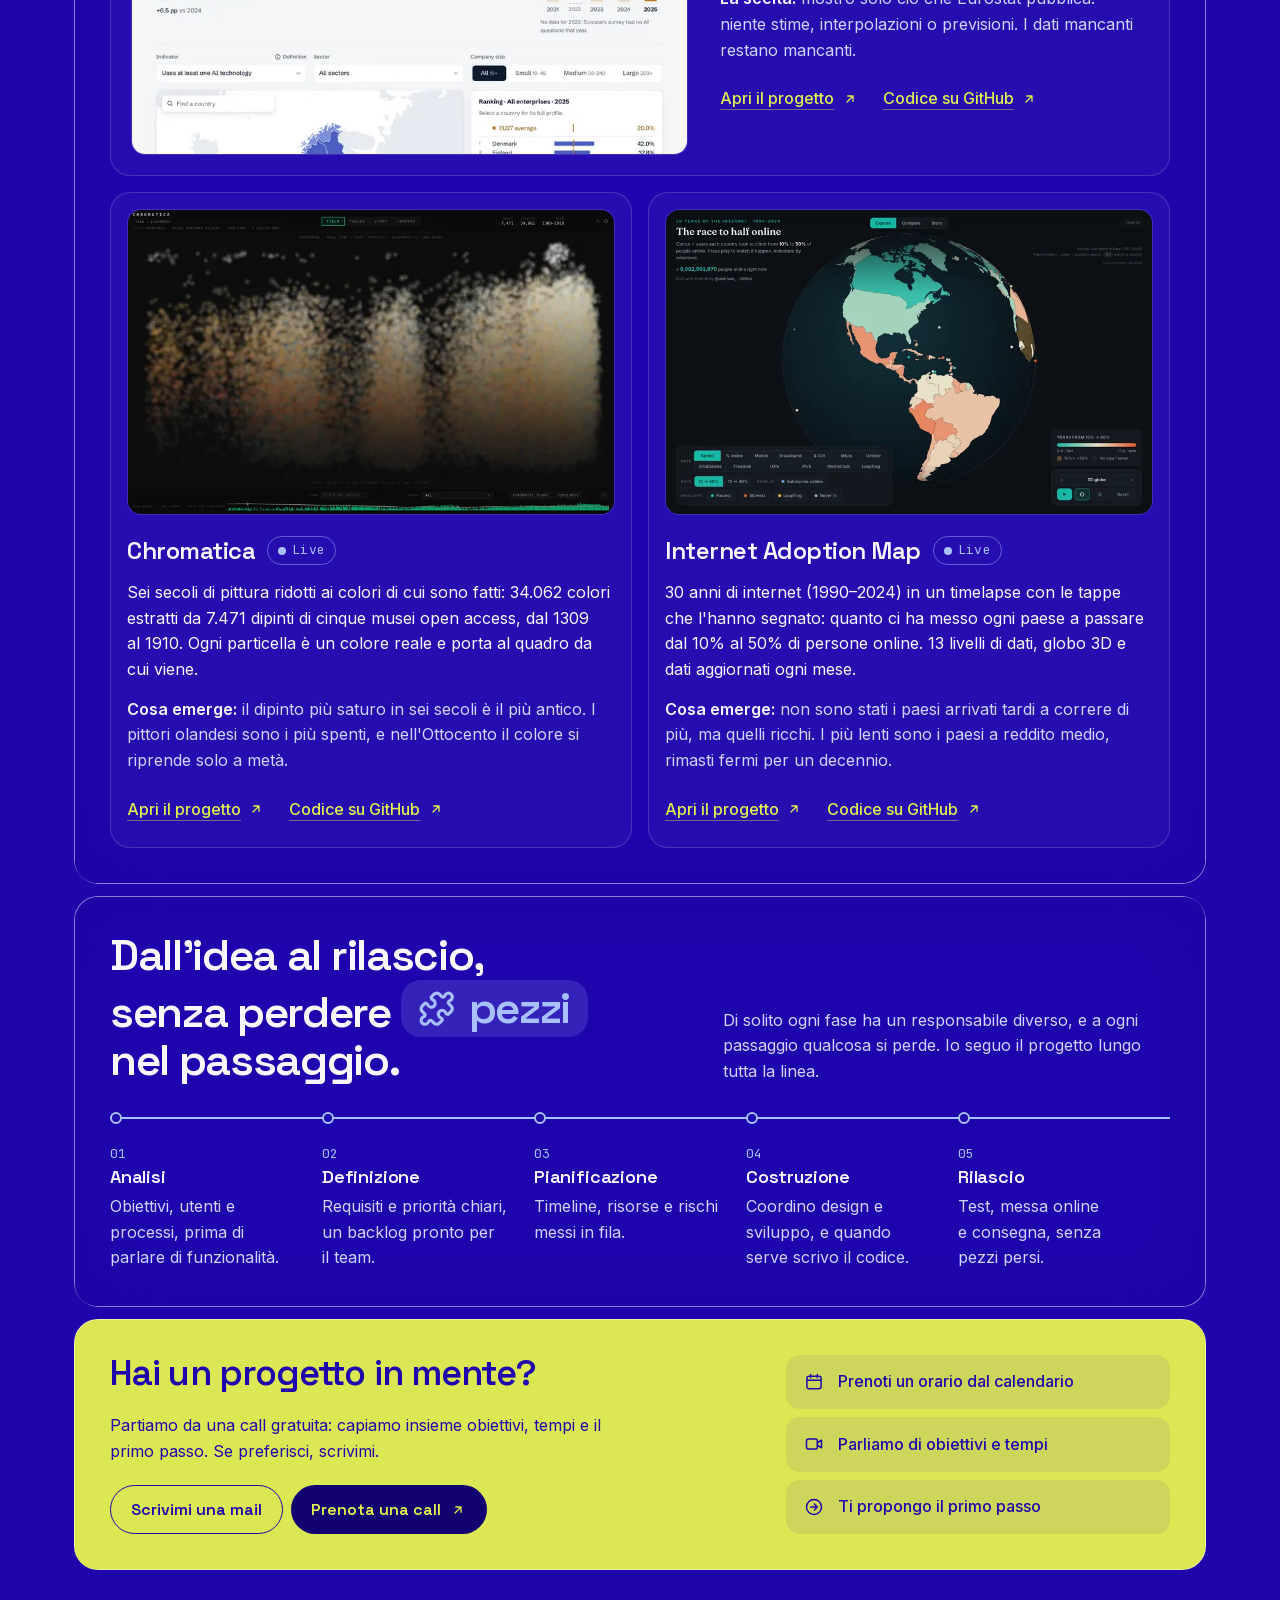
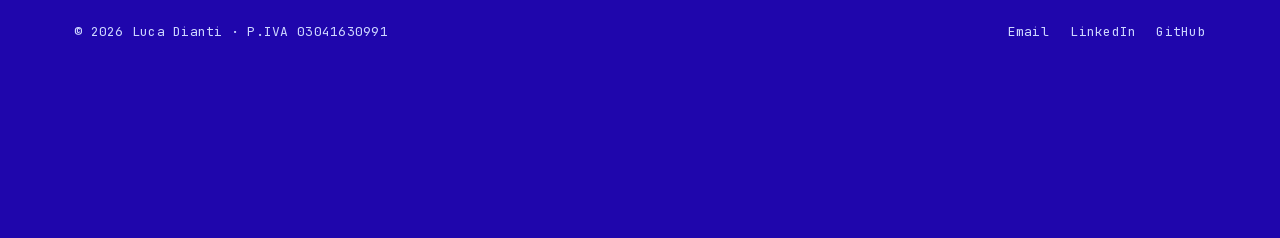
==== commit f57ef0a1: "Revert "Metodo: corsie "di solito / con me" e un disegno per ogni fase" This reverts commit 4b21459a" ====
--- a/index.html
+++ b/index.html
@@ -27,7 +27,7 @@
   <link rel="icon" href="favicon.svg" type="image/svg+xml">
   <link rel="preload" href="assets/fonts/inter-latin.woff2" as="font" type="font/woff2" crossorigin>
   <link rel="preload" href="assets/fonts/space-grotesk-latin.woff2" as="font" type="font/woff2" crossorigin>
-  <link rel="stylesheet" href="style.css?v=54">
+  <link rel="stylesheet" href="style.css?v=53">
   <script>
     try {
       const t = localStorage.getItem('theme');
@@ -211,16 +211,12 @@
         <h2 id="metodo">Dall'idea al rilascio, senza perdere <span class="chip chip-sky"><svg viewBox="0 0 24 24" aria-hidden="true"><path d="M19.44 7.85c-.05.32.06.65.29.88l1.57 1.57a2.4 2.4 0 0 1 0 3.41l-1.61 1.61a.98.98 0 0 1-.84.28c-.47-.07-.8-.48-.97-.93a2.5 2.5 0 1 0-3.21 3.21c.45.17.86.5.93.97a.98.98 0 0 1-.28.84l-1.61 1.61a2.4 2.4 0 0 1-3.410 0l-1.57-1.57a1.03 1.03 0 0 0-.88-.29c-.49.07-.84.5-1.02.97a2.5 2.5 0 1 1-3.24-3.24c.46-.18.9-.53.97-1.02a1.03 1.03 0 0 0-.29-.88l-1.57-1.57a2.4 2.4 0 0 1 0-3.41L4.23 8.77c.24-.24.58-.35.92-.3.51.08.88.53 1.07 1.01a2.5 2.5 0 1 0 3.26-3.26c-.48-.2-.93-.56-1.01-1.07-.05-.34.06-.68.3-.92l1.53-1.53a2.4 2.4 0 0 1 3.41 0l1.57 1.57c.23.23.56.34.88.29.49-.07.84-.5 1.02-.97a2.5 2.5 0 1 1 3.24 3.24c-.46.18-.9.53-.97 1.02z"/></svg>pezzi</span> nel passaggio.</h2>
         <p class="muted">Di solito ogni fase ha un responsabile diverso, e a ogni passaggio qualcosa si perde. Io seguo il progetto lungo tutta la linea.</p>
       </div>
-      <div class="lanes" role="img" aria-label="Confronto: di solito il progetto passa tra cinque responsabili e a ogni passaggio si perde qualcosa; con me resta una sola linea continua.">
-        <div class="lane lane-split"><span class="lane-label mono">Di solito<span class="lane-note"> · 5 responsabili, 4 passaggi di mano</span></span><div class="lane-track"><i></i><i></i><i></i><i></i><i></i></div></div>
-        <div class="lane lane-one"><span class="lane-label mono">Con me<span class="lane-note"> · una sola persona, dall'inizio alla fine</span></span><div class="lane-track"><i></i><i></i><i></i><i></i><i></i></div></div>
-      </div>
       <ol class="steps">
-        <li><div class="step-art" aria-hidden="true"><svg viewBox="0 0 160 100"><rect class="soft" x="14" y="16" width="46" height="36" rx="5"/><rect class="soft" x="36" y="44" width="46" height="36" rx="5"/><path class="ink" d="M22 28h28M22 36h18M44 56h28M44 64h20"/><circle class="ink bg" cx="110" cy="44" r="22"/><circle class="ink" cx="110" cy="39" r="6"/><path class="ink" d="M99 55c2-6 6-8 11-8s9 2 11 8M126 60l16 16"/></svg></div><span class="step-n mono">01</span><h3>Analisi</h3><p>Obiettivi, utenti e processi, prima di parlare di funzionalità.</p></li>
-        <li><div class="step-art" aria-hidden="true"><svg viewBox="0 0 160 100"><g class="ink"><circle cx="24" cy="20" r="5"/><circle cx="24" cy="40" r="5"/><circle cx="24" cy="60" r="5"/><circle cx="24" cy="80" r="5"/></g><rect class="hl" x="38" y="15" width="104" height="10" rx="5"/><rect class="hl hl-2" x="38" y="35" width="80" height="10" rx="5"/><rect class="soft" x="38" y="55" width="60" height="10" rx="5"/><rect class="soft" x="38" y="75" width="40" height="10" rx="5"/><path class="ink" d="m21.5 20 2 2 3.5-4"/></svg></div><span class="step-n mono">02</span><h3>Definizione</h3><p>Requisiti e priorità chiari, un backlog pronto per il team.</p></li>
-        <li><div class="step-art" aria-hidden="true"><svg viewBox="0 0 160 100"><path class="grid-l" d="M40 10v80M80 10v80M120 10v80"/><rect class="hl" x="14" y="16" width="52" height="14" rx="7"/><rect class="hl hl-2" x="52" y="42" width="50" height="14" rx="7"/><rect class="soft" x="90" y="68" width="40" height="14" rx="7"/><path class="ink" d="M66 23h4v19M102 49h4v19"/><path class="ink bg" d="m146 75 6-6 6 6-6 6z"/></svg></div><span class="step-n mono">03</span><h3>Pianificazione</h3><p>Timeline, risorse e rischi messi in fila.</p></li>
-        <li><div class="step-art" aria-hidden="true"><svg viewBox="0 0 160 100"><rect class="ink bg" x="14" y="12" width="132" height="76" rx="8"/><path class="ink" d="M14 28h132"/><g class="dot"><circle cx="24" cy="20" r="2.5"/><circle cx="32" cy="20" r="2.5"/><circle cx="40" cy="20" r="2.5"/></g><path class="ink" d="m54 46-12 12 12 12M106 46l12 12-12 12M86 42 74 74"/></svg></div><span class="step-n mono">04</span><h3>Costruzione</h3><p>Coordino design e sviluppo, e quando serve scrivo il codice.</p></li>
-        <li><div class="step-art" aria-hidden="true"><svg viewBox="0 0 160 100"><path class="trail" d="M14 88C44 86 70 74 96 46"/><path class="ink" d="M10 92h44"/><g transform="translate(96 8) scale(2.2)"><path class="ink thin" d="M4.5 16.5c-1.5 1.26-2 5-2 5s3.74-.5 5-2c.71-.84.7-2.13-.09-2.91a2.18 2.18 0 0 0-2.91-.09z"/><path class="ink thin hlf" d="m12 15-3-3a22 22 0 0 1 2-3.95A12.88 12.88 0 0 1 22 2c0 2.72-.78 7.5-6 11a22.35 22.35 0 0 1-4 2z"/><path class="ink thin" d="M9 12H4s.55-3.03 2-4c1.62-1.08 5 0 5 0M12 15v5s3.03-.55 4-2c1.08-1.62 0-5 0-5"/></g></svg></div><span class="step-n mono">05</span><h3>Rilascio</h3><p>Test, messa online e consegna, senza pezzi persi.</p></li>
+        <li><span class="step-n mono">01</span><h3>Analisi</h3><p>Obiettivi, utenti e processi, prima di parlare di funzionalità.</p></li>
+        <li><span class="step-n mono">02</span><h3>Definizione</h3><p>Requisiti e priorità chiari, un backlog pronto per il team.</p></li>
+        <li><span class="step-n mono">03</span><h3>Pianificazione</h3><p>Timeline, risorse e rischi messi in fila.</p></li>
+        <li><span class="step-n mono">04</span><h3>Costruzione</h3><p>Coordino design e sviluppo, e quando serve scrivo il codice.</p></li>
+        <li><span class="step-n mono">05</span><h3>Rilascio</h3><p>Test, messa online e consegna, senza pezzi persi.</p></li>
       </ol>
     </section>
 
--- a/style.css
+++ b/style.css
@@ -330,44 +330,18 @@
 .method-head { display: grid; gap: .75rem; }
 .tile-method h2 { font-size: clamp(1.75rem, 3.6vw, 2.75rem); line-height: 1.08; letter-spacing: -0.03em; max-width: 22ch; }
 .method-head p { max-width: 58ch; }
-/* Corsie: di solito il progetto si spezza tra 5 responsabili, con me resta una linea */
-.lanes { display: grid; gap: 1.25rem; }
-.lane { display: grid; gap: .6rem; }
-.lane-label { color: var(--quiet-ink); }
-.lane-note { color: var(--muted); }
-.lane-track { display: grid; grid-template-columns: repeat(5, minmax(0, 1fr)); gap: 14px; height: 12px; }
-.lane-track i { position: relative; border-radius: 99px; }
-.lane-split i { background: color-mix(in srgb, var(--quiet-ink) 30%, transparent); }
-.lane-split i:nth-child(2n) { background: color-mix(in srgb, var(--quiet-ink) 50%, transparent); }
-/* pezzi che cadono nei passaggi */
-.lane-split i:not(:last-child)::after { content: ""; position: absolute; right: -11px; top: 10px; width: 7px; height: 7px; border-radius: 2px; background: color-mix(in srgb, var(--quiet-ink) 55%, transparent); transform: rotate(25deg); }
-.lane-split i:nth-child(2)::after { top: 15px; transform: rotate(-20deg); }
-.lane-one .lane-track { gap: 0; background: linear-gradient(90deg, var(--sky), var(--accent-ink)); }
-.lane-one i::before { content: ""; position: absolute; left: 50%; top: 50%; width: 18px; height: 18px; margin: -9px 0 0 -9px; border-radius: 50%; background: var(--bg); border: 3px solid var(--text); }
-
-/* Fasi: una card con un disegno per fase */
-.steps { display: grid; gap: 1.5rem 1rem; }
-.steps li { display: grid; grid-template-columns: 7rem minmax(0, 1fr); grid-template-rows: auto auto 1fr; column-gap: 1rem; row-gap: .3rem; align-content: start; }
-.step-art { grid-row: 1 / -1; aspect-ratio: 16 / 10; border-radius: var(--radius-sm); background: color-mix(in srgb, var(--quiet-ink) 10%, transparent); border: 1px solid var(--line); display: grid; place-items: center; }
-.step-art svg { width: 100%; height: 100%; overflow: visible; }
-.step-art .ink { fill: none; stroke: var(--quiet-ink); stroke-width: 2.5; stroke-linecap: round; stroke-linejoin: round; }
-.step-art .thin { stroke-width: 1.1; }
-.step-art .bg { fill: var(--bg); }
-.step-art .soft { fill: color-mix(in srgb, var(--quiet-ink) 22%, transparent); }
-.step-art .hl, .step-art .hlf { fill: var(--sky); }
-.step-art .hl-2 { fill: color-mix(in srgb, var(--sky) 60%, transparent); }
-.step-art .dot { fill: var(--quiet-ink); }
-.step-art .grid-l { stroke: var(--line); stroke-width: 1.5; stroke-dasharray: 3 4; }
-.step-art .trail { fill: none; stroke: var(--accent-ink); stroke-width: 2.5; stroke-linecap: round; stroke-dasharray: 2 7; }
+.steps { display: grid; counter-reset: none; }
+.steps li { position: relative; display: grid; gap: .35rem; align-content: start; padding: 0 0 1.75rem 1.75rem; border-left: 2px solid var(--quiet-ink); }
+.steps li:last-child { padding-bottom: 0; }
+.steps li::before { content: ""; position: absolute; left: -7px; top: 0; width: 12px; height: 12px; border-radius: 50%; background: var(--bg); border: 2px solid var(--quiet-ink); }
 .step-n { color: var(--quiet-ink); line-height: 1; }
 .steps p { color: var(--muted); }
-@media (min-width: 640px) { .steps li { grid-template-columns: 10rem minmax(0, 1fr); column-gap: 1.5rem; } }
-@media (min-width: 1024px) {
-  .steps li { grid-template-columns: none; grid-template-rows: none; }
-  .step-art { grid-row: auto; margin-bottom: .6rem; }
+@media (min-width: 900px) {
   .method-head { grid-template-columns: 1.3fr 1fr; align-items: end; gap: 2rem; }
-  .steps, .lane-track { grid-template-columns: repeat(5, minmax(0, 1fr)); column-gap: 1.25rem; }
-  .lane-split i:not(:last-child)::after { right: -15px; }
+  .steps { grid-template-columns: repeat(5, minmax(0, 1fr)); }
+  .steps li { padding: 1.75rem 1.5rem 0 0; border-left: 0; border-top: 2px solid var(--quiet-ink); }
+  .steps li::before { left: 0; top: -7px; }
+  .steps li:last-child { padding-right: 0; }
 }
 
 /* Servizi */
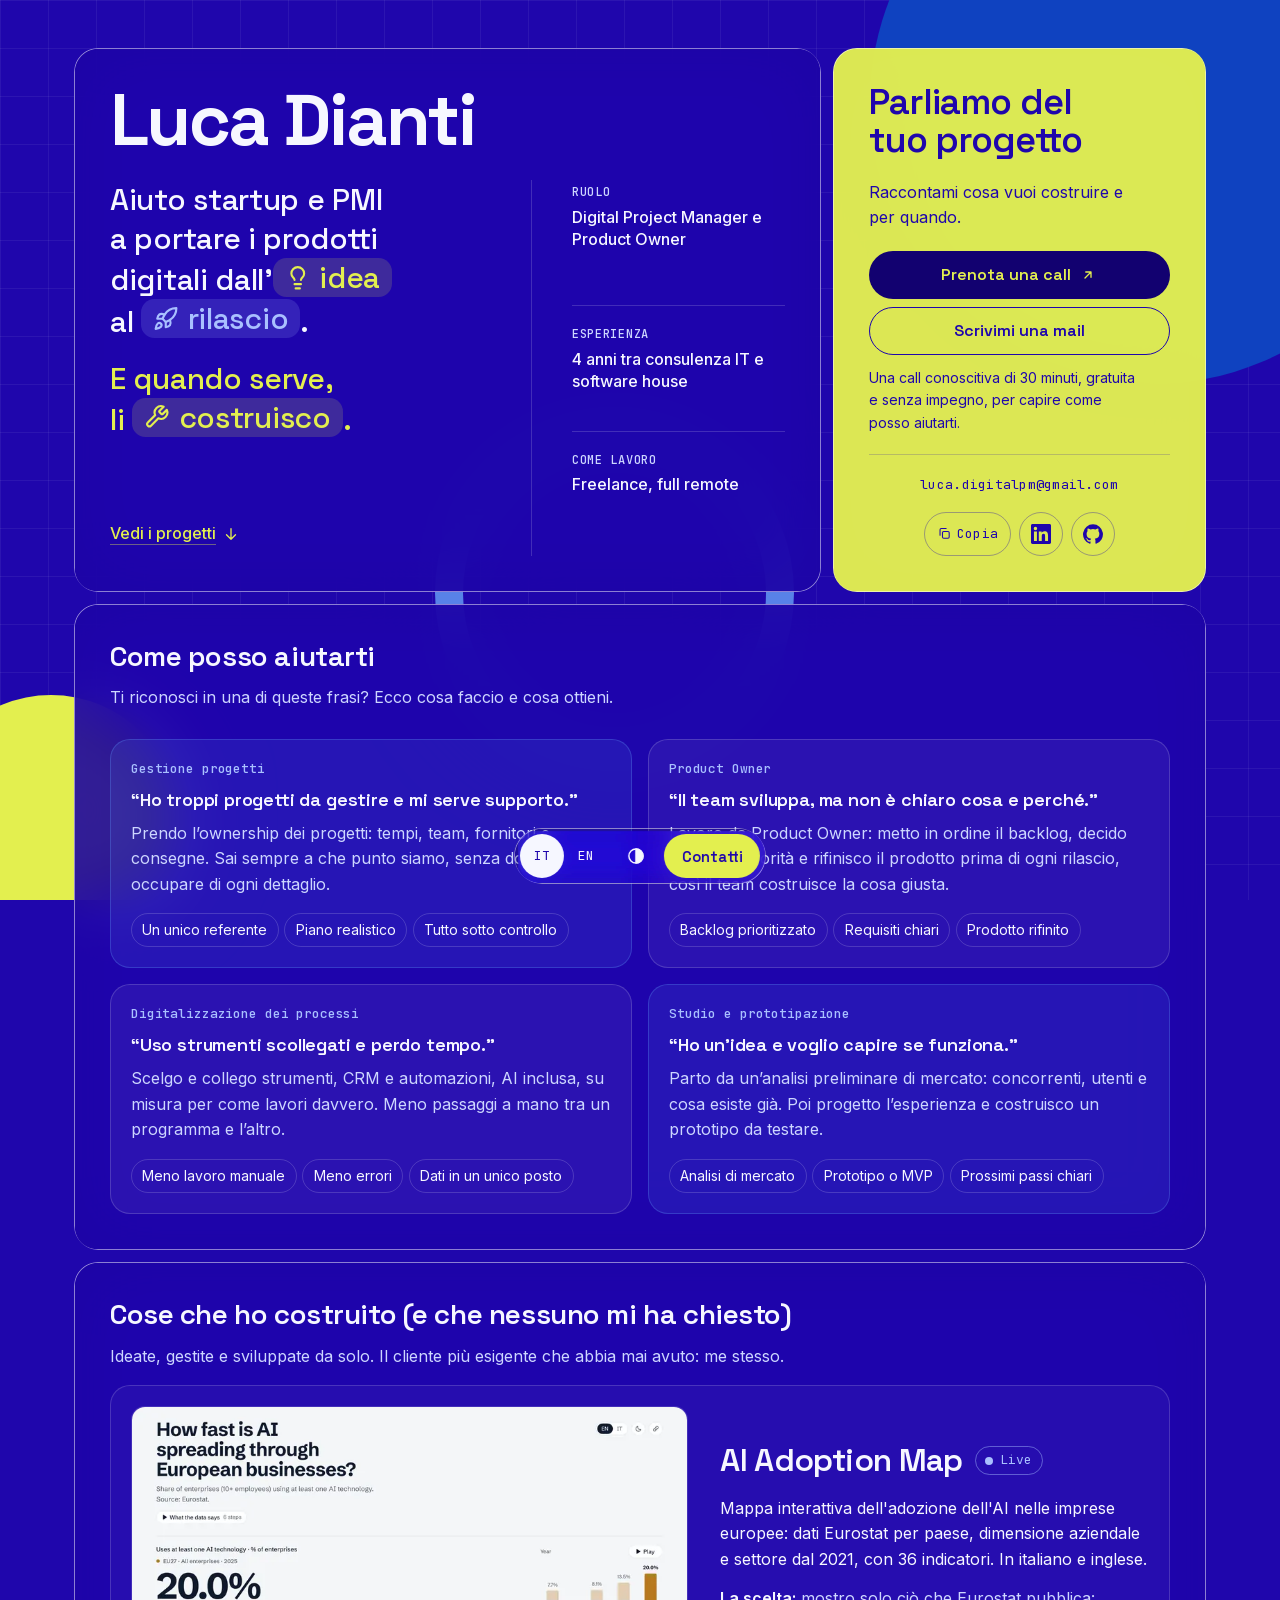
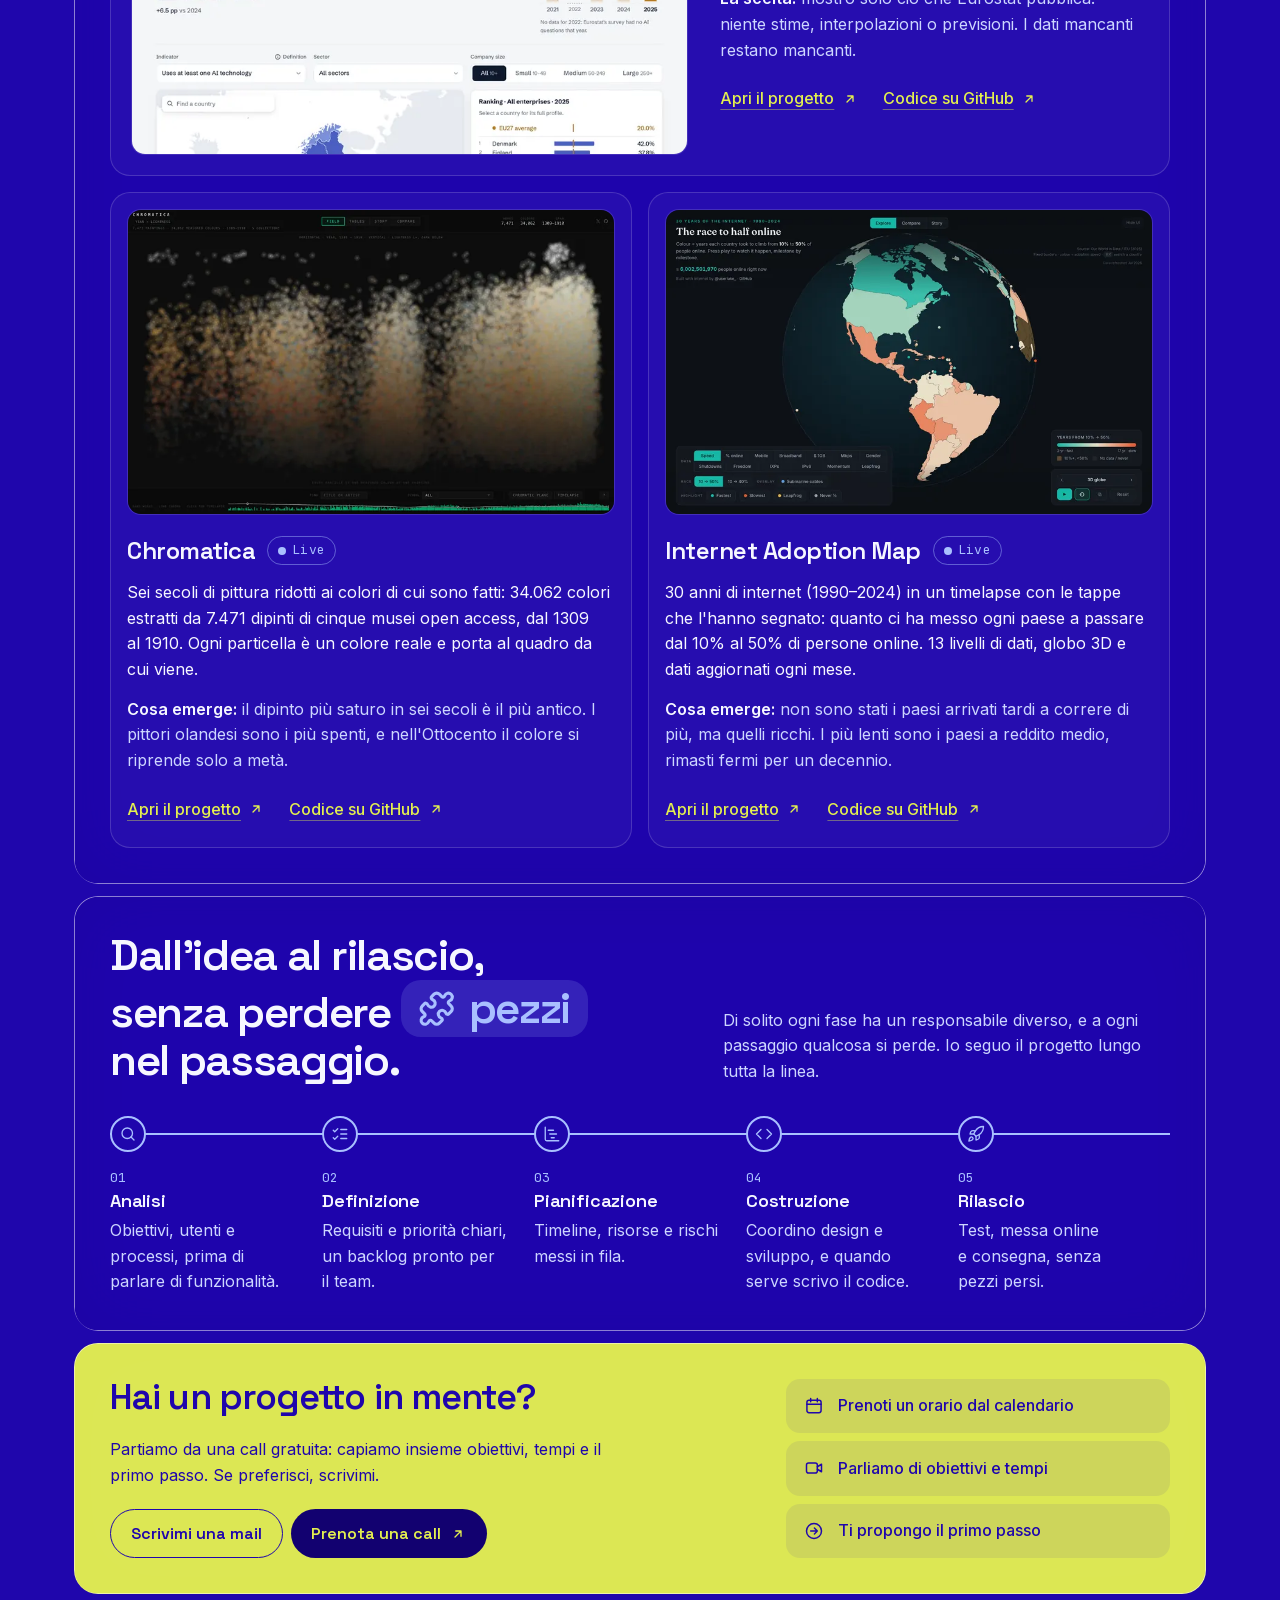
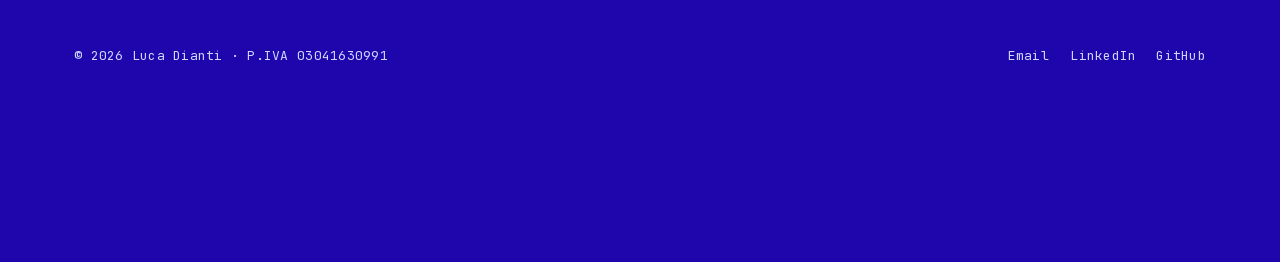
==== commit a7cf4bb5: "Metodo: un'icona per fase sulla linea del tempo, al posto dei pallini Co-Authored-By: Claude Opus 5." ====
--- a/index.html
+++ b/index.html
@@ -27,7 +27,7 @@
   <link rel="icon" href="favicon.svg" type="image/svg+xml">
   <link rel="preload" href="assets/fonts/inter-latin.woff2" as="font" type="font/woff2" crossorigin>
   <link rel="preload" href="assets/fonts/space-grotesk-latin.woff2" as="font" type="font/woff2" crossorigin>
-  <link rel="stylesheet" href="style.css?v=53">
+  <link rel="stylesheet" href="style.css?v=55">
   <script>
     try {
       const t = localStorage.getItem('theme');
@@ -212,11 +212,11 @@
         <p class="muted">Di solito ogni fase ha un responsabile diverso, e a ogni passaggio qualcosa si perde. Io seguo il progetto lungo tutta la linea.</p>
       </div>
       <ol class="steps">
-        <li><span class="step-n mono">01</span><h3>Analisi</h3><p>Obiettivi, utenti e processi, prima di parlare di funzionalità.</p></li>
-        <li><span class="step-n mono">02</span><h3>Definizione</h3><p>Requisiti e priorità chiari, un backlog pronto per il team.</p></li>
-        <li><span class="step-n mono">03</span><h3>Pianificazione</h3><p>Timeline, risorse e rischi messi in fila.</p></li>
-        <li><span class="step-n mono">04</span><h3>Costruzione</h3><p>Coordino design e sviluppo, e quando serve scrivo il codice.</p></li>
-        <li><span class="step-n mono">05</span><h3>Rilascio</h3><p>Test, messa online e consegna, senza pezzi persi.</p></li>
+        <li><span class="step-icon" aria-hidden="true"><svg viewBox="0 0 24 24"><circle cx="11" cy="11" r="7"/><path d="m20 20-4-4"/></svg></span><span class="step-n mono">01</span><h3>Analisi</h3><p>Obiettivi, utenti e processi, prima di parlare di funzionalità.</p></li>
+        <li><span class="step-icon" aria-hidden="true"><svg viewBox="0 0 24 24"><path d="m3 7 2 2 4-4M3 17l2 2 4-4M13 6h8M13 12h8M13 18h8"/></svg></span><span class="step-n mono">02</span><h3>Definizione</h3><p>Requisiti e priorità chiari, un backlog pronto per il team.</p></li>
+        <li><span class="step-icon" aria-hidden="true"><svg viewBox="0 0 24 24"><path d="M3 3v16a2 2 0 0 0 2 2h16M7 7h7M9 12h9M11 17h4"/></svg></span><span class="step-n mono">03</span><h3>Pianificazione</h3><p>Timeline, risorse e rischi messi in fila.</p></li>
+        <li><span class="step-icon" aria-hidden="true"><svg viewBox="0 0 24 24"><path d="m16 18 6-6-6-6M8 6l-6 6 6 6"/></svg></span><span class="step-n mono">04</span><h3>Costruzione</h3><p>Coordino design e sviluppo, e quando serve scrivo il codice.</p></li>
+        <li><span class="step-icon" aria-hidden="true"><svg viewBox="0 0 24 24"><path d="M4.5 16.5c-1.5 1.26-2 5-2 5s3.74-.5 5-2c.71-.84.7-2.13-.09-2.91a2.18 2.18 0 0 0-2.91-.09z"/><path d="m12 15-3-3a22 22 0 0 1 2-3.95A12.88 12.88 0 0 1 22 2c0 2.72-.78 7.5-6 11a22.35 22.35 0 0 1-4 2z"/><path d="M9 12H4s.55-3.03 2-4c1.62-1.08 5 0 5 0M12 15v5s3.03-.55 4-2c1.08-1.62 0-5 0-5"/></svg></span><span class="step-n mono">05</span><h3>Rilascio</h3><p>Test, messa online e consegna, senza pezzi persi.</p></li>
       </ol>
     </section>
 
--- a/style.css
+++ b/style.css
@@ -330,17 +330,19 @@
 .method-head { display: grid; gap: .75rem; }
 .tile-method h2 { font-size: clamp(1.75rem, 3.6vw, 2.75rem); line-height: 1.08; letter-spacing: -0.03em; max-width: 22ch; }
 .method-head p { max-width: 58ch; }
-.steps { display: grid; counter-reset: none; }
-.steps li { position: relative; display: grid; gap: .35rem; align-content: start; padding: 0 0 1.75rem 1.75rem; border-left: 2px solid var(--quiet-ink); }
+.steps { display: grid; margin-left: 18px; } /* spazio per le icone a cavallo della linea */
+.steps li { position: relative; display: grid; gap: .35rem; align-content: start; padding: .35rem 0 1.75rem 2.25rem; border-left: 2px solid var(--quiet-ink); }
 .steps li:last-child { padding-bottom: 0; }
-.steps li::before { content: ""; position: absolute; left: -7px; top: 0; width: 12px; height: 12px; border-radius: 50%; background: var(--bg); border: 2px solid var(--quiet-ink); }
+/* Icona della fase sulla linea, al posto del pallino */
+.step-icon { position: absolute; left: -19px; top: 0; display: grid; place-items: center; width: 36px; height: 36px; border-radius: 50%; background: var(--bg); border: 2px solid var(--quiet-ink); color: var(--quiet-ink); }
+.step-icon svg { width: 18px; height: 18px; fill: none; stroke: currentColor; stroke-width: 1.75; stroke-linecap: round; stroke-linejoin: round; }
 .step-n { color: var(--quiet-ink); line-height: 1; }
 .steps p { color: var(--muted); }
 @media (min-width: 900px) {
   .method-head { grid-template-columns: 1.3fr 1fr; align-items: end; gap: 2rem; }
-  .steps { grid-template-columns: repeat(5, minmax(0, 1fr)); }
-  .steps li { padding: 1.75rem 1.5rem 0 0; border-left: 0; border-top: 2px solid var(--quiet-ink); }
-  .steps li::before { left: 0; top: -7px; }
+  .steps { grid-template-columns: repeat(5, minmax(0, 1fr)); margin: 1rem 0 0; }
+  .steps li { padding: 2.25rem 1.5rem 0 0; border-left: 0; border-top: 2px solid var(--quiet-ink); }
+  .step-icon { left: 0; top: -19px; }
   .steps li:last-child { padding-right: 0; }
 }
 
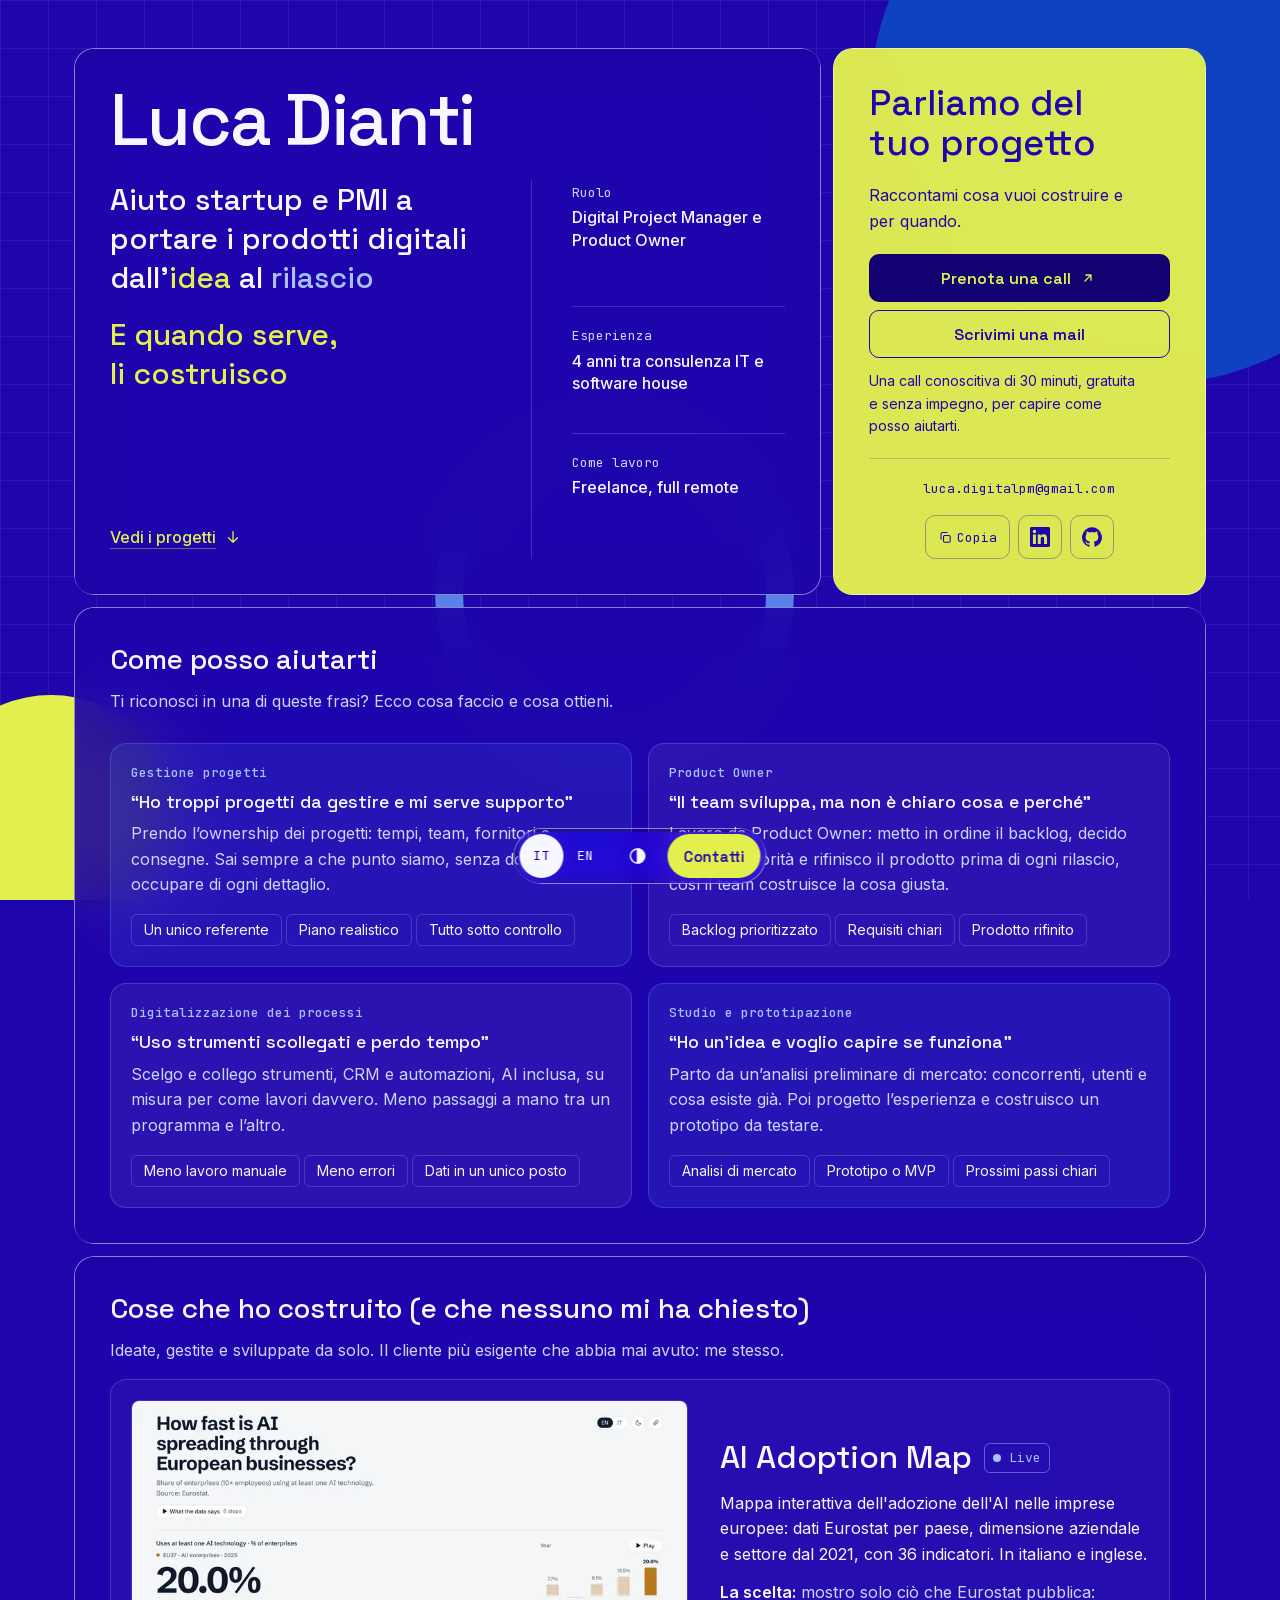
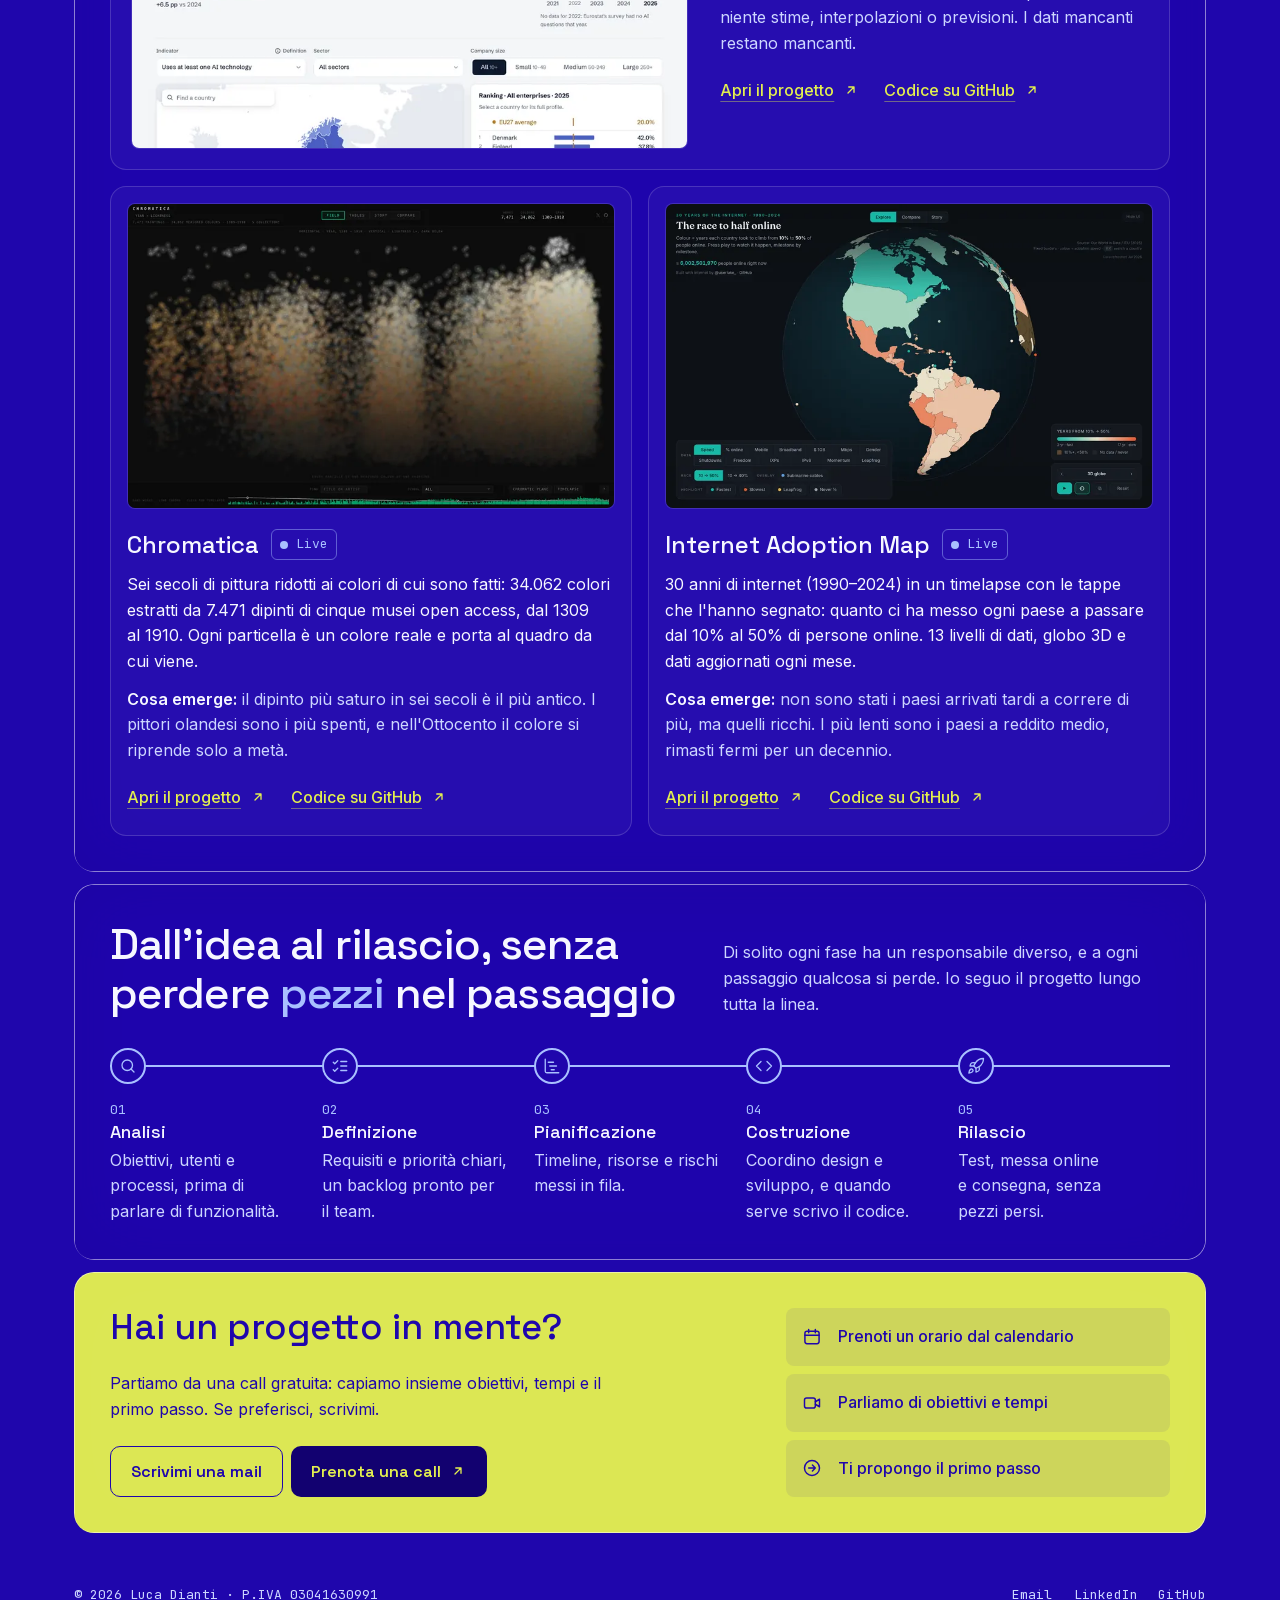
==== commit 7c1b34b1: "Landing: rifinitura di tipografia, forme, spaziature e movimento Titoli senza punto finale, parole c" ====
--- a/index.html
+++ b/index.html
@@ -27,7 +27,7 @@
   <link rel="icon" href="favicon.svg" type="image/svg+xml">
   <link rel="preload" href="assets/fonts/inter-latin.woff2" as="font" type="font/woff2" crossorigin>
   <link rel="preload" href="assets/fonts/space-grotesk-latin.woff2" as="font" type="font/woff2" crossorigin>
-  <link rel="stylesheet" href="style.css?v=55">
+  <link rel="stylesheet" href="style.css?v=58">
   <script>
     try {
       const t = localStorage.getItem('theme');
@@ -64,7 +64,7 @@
     <!-- Chi sono -->
     <section class="tile lg-glass tile-intro" aria-labelledby="name">
       <h1 id="name">Luca Dianti</h1>
-      <p class="headline">Aiuto startup e PMI a portare i prodotti digitali <span class="nowrap">dall'<span class="chip"><svg viewBox="0 0 24 24" aria-hidden="true"><path d="M15 14c.2-1 .7-1.7 1.5-2.5 1-.9 1.5-2.2 1.5-3.5A6 6 0 0 0 6 8c0 1 .2 2.2 1.5 3.5.7.7 1.3 1.5 1.5 2.5"/><path d="M9 18h6M10 22h4"/></svg>idea</span></span> <span class="nowrap">al <span class="chip chip-sky"><svg viewBox="0 0 24 24" aria-hidden="true"><path d="M4.5 16.5c-1.5 1.26-2 5-2 5s3.74-.5 5-2c.71-.84.7-2.13-.09-2.91a2.18 2.18 0 0 0-2.91-.09z"/><path d="m12 15-3-3a22 22 0 0 1 2-3.950A12.88 12.88 0 0 1 22 2c0 2.72-.78 7.5-6 11a22.35 22.35 0 0 1-4 2z"/><path d="M9 12H4s.55-3.03 2-4c1.62-1.08 5 0 5 0M12 15v5s3.03-.55 4-2c1.08-1.62 0-5 0-5"/></svg>rilascio</span>.</span> <em>E quando serve, li <span class="nowrap"><span class="chip"><svg viewBox="0 0 24 24" aria-hidden="true"><path d="M14.7 6.3a1 1 0 0 0 0 1.4l1.6 1.6a1 1 0 0 0 1.4 0l3.77-3.77a6 6 0 0 1-7.94 7.94l-6.91 6.91a2.12 2.12 0 0 1-3-3l6.91-6.91a6 6 0 0 1 7.94-7.94l-3.76 3.76z"/></svg>costruisco</span>.</span></em></p>
+      <p class="headline">Aiuto startup e PMI a portare i prodotti digitali <span class="nowrap">dall'<span class="chip">idea</span></span> <span class="nowrap">al <span class="chip chip-sky">rilascio</span></span> <em>E quando serve, li <span class="nowrap"><span class="chip">costruisco</span></span></em></p>
       <dl class="facts" aria-label="In breve">
         <div><dt>Ruolo</dt><dd>Digital Project Manager e Product Owner</dd></div>
         <div><dt>Esperienza</dt><dd>4 anni tra consulenza IT e software house</dd></div>
@@ -115,25 +115,25 @@
       <div class="services">
         <article class="service tone-sky">
           <h3 class="mono group-role">Gestione progetti</h3>
-          <p class="service-need">“Ho troppi progetti da gestire e mi serve supporto.”</p>
+          <p class="service-need">“Ho troppi progetti da gestire e mi serve supporto”</p>
           <p class="muted">Prendo l’ownership dei progetti: tempi, team, fornitori e consegne. Sai sempre a che punto siamo, senza doverti occupare di ogni dettaglio.</p>
           <ul class="service-gets"><li>Un unico referente</li><li>Piano realistico</li><li>Tutto sotto controllo</li></ul>
         </article>
         <article class="service tone-royal">
           <h3 class="mono group-role">Product Owner</h3>
-          <p class="service-need">“Il team sviluppa, ma non è chiaro cosa e perché.”</p>
+          <p class="service-need">“Il team sviluppa, ma non è chiaro cosa e perché”</p>
           <p class="muted">Lavoro da Product Owner: metto in ordine il backlog, decido con te le priorità e rifinisco il prodotto prima di ogni rilascio, così il team costruisce la cosa giusta.</p>
           <ul class="service-gets"><li>Backlog prioritizzato</li><li>Requisiti chiari</li><li>Prodotto rifinito</li></ul>
         </article>
         <article class="service tone-royal">
           <h3 class="mono group-role">Digitalizzazione dei processi</h3>
-          <p class="service-need">“Uso strumenti scollegati e perdo tempo.”</p>
+          <p class="service-need">“Uso strumenti scollegati e perdo tempo”</p>
           <p class="muted">Scelgo e collego strumenti, CRM e automazioni, AI inclusa, su misura per come lavori davvero. Meno passaggi a mano tra un programma e l’altro.</p>
           <ul class="service-gets"><li>Meno lavoro manuale</li><li>Meno errori</li><li>Dati in un unico posto</li></ul>
         </article>
         <article class="service tone-sky">
           <h3 class="mono group-role">Studio e prototipazione</h3>
-          <p class="service-need">“Ho un’idea e voglio capire se funziona.”</p>
+          <p class="service-need">“Ho un’idea e voglio capire se funziona”</p>
           <p class="muted">Parto da un’analisi preliminare di mercato: concorrenti, utenti e cosa esiste già. Poi progetto l’esperienza e costruisco un prototipo da testare.</p>
           <ul class="service-gets"><li>Analisi di mercato</li><li>Prototipo o MVP</li><li>Prossimi passi chiari</li></ul>
         </article>
@@ -208,7 +208,7 @@
     <!-- Come lavoro -->
     <section class="tile lg-glass tile-method" aria-labelledby="metodo">
       <div class="method-head">
-        <h2 id="metodo">Dall'idea al rilascio, senza perdere <span class="chip chip-sky"><svg viewBox="0 0 24 24" aria-hidden="true"><path d="M19.44 7.85c-.05.32.06.65.29.88l1.57 1.57a2.4 2.4 0 0 1 0 3.41l-1.61 1.61a.98.98 0 0 1-.84.28c-.47-.07-.8-.48-.97-.93a2.5 2.5 0 1 0-3.21 3.21c.45.17.86.5.93.97a.98.98 0 0 1-.28.84l-1.61 1.61a2.4 2.4 0 0 1-3.410 0l-1.57-1.57a1.03 1.03 0 0 0-.88-.29c-.49.07-.84.5-1.02.97a2.5 2.5 0 1 1-3.24-3.24c.46-.18.9-.53.97-1.02a1.03 1.03 0 0 0-.29-.88l-1.57-1.57a2.4 2.4 0 0 1 0-3.41L4.23 8.77c.24-.24.58-.35.92-.3.51.08.88.53 1.07 1.01a2.5 2.5 0 1 0 3.26-3.26c-.48-.2-.93-.56-1.01-1.07-.05-.34.06-.68.3-.92l1.53-1.53a2.4 2.4 0 0 1 3.41 0l1.57 1.57c.23.23.56.34.88.29.49-.07.84-.5 1.02-.97a2.5 2.5 0 1 1 3.24 3.24c-.46.18-.9.53-.97 1.02z"/></svg>pezzi</span> nel passaggio.</h2>
+        <h2 id="metodo">Dall'idea al rilascio, senza perdere <span class="chip chip-sky">pezzi</span> nel passaggio</h2>
         <p class="muted">Di solito ogni fase ha un responsabile diverso, e a ogni passaggio qualcosa si perde. Io seguo il progetto lungo tutta la linea.</p>
       </div>
       <ol class="steps">
@@ -249,7 +249,7 @@
   </footer>
 
   <!-- Senza defer: posiziona la pagina prima del primo disegno (vedi rel="expect" nell'head) -->
-  <script src="main.js?v=12"></script>
+  <script src="main.js?v=15"></script>
   <div id="ready" hidden></div>
   <script src="glass.js?v=5" defer></script>
 </body>
--- a/style.css
+++ b/style.css
@@ -25,11 +25,12 @@
   --accent-ink: var(--yellow);
   --quiet-ink: #a9c0ff; /* etichette e decorazioni: il giallo resta per azioni e testo evidenziato */
   --on-accent: var(--indigo);
-  --radius: 24px;
-  --radius-sm: 14px;
+  --radius: 20px;
+  --radius-sm: 8px;
   --font-head: "Space Grotesk", system-ui, sans-serif;
   --font-body: "Inter", system-ui, sans-serif;
   --font-mono: "JetBrains Mono", ui-monospace, monospace;
+  --ease: cubic-bezier(.22, 1, .36, 1);
   color-scheme: dark;
 }
 [data-theme="light"] {
@@ -69,7 +70,7 @@
 em { font-style: normal; color: var(--accent-ink); }
 svg { width: 1.125em; height: 1.125em; flex: none; fill: none; stroke: currentColor; stroke-width: 1.75; stroke-linecap: round; stroke-linejoin: round; }
 svg.fill { fill: currentColor; stroke: none; }
-.mono { font-family: var(--font-mono); font-size: .8125rem; letter-spacing: .02em; }
+.mono { font-family: var(--font-mono); font-size: .8125rem; }
 .muted { color: var(--muted); }
 .sr-only { position: absolute; width: 1px; height: 1px; padding: 0; margin: -1px; overflow: hidden; clip: rect(0 0 0 0); white-space: nowrap; border: 0; }
 :focus-visible { outline: 2px solid var(--accent-ink); outline-offset: 3px; }
@@ -134,8 +135,8 @@
 @media (min-width: 640px) { .tile { padding: 2rem; } }
 @media (min-width: 1024px) { .tile { padding: 2.25rem; } }
 
-.tile h2 { font: 600 clamp(1.375rem, 2.4vw, 1.75rem)/1.2 var(--font-head); letter-spacing: -0.015em; }
-.tile h3 { font: 600 1.125rem/1.3 var(--font-head); letter-spacing: -0.01em; }
+.tile h2 { font: 500 clamp(1.375rem, 2.4vw, 1.75rem)/1.2 var(--font-head); }
+.tile h3 { font: 500 1.125rem/1.3 var(--font-head); }
 
 .icon-btn {
   display: grid; place-items: center; width: 44px; height: 44px; flex: none;
@@ -144,7 +145,7 @@
 }
 .icon-btn svg { width: 20px; height: 20px; }
 .text-link {
-  display: inline-flex; align-items: center; gap: .4rem; min-height: 44px;
+  display: inline-flex; align-items: center; gap: .5rem; min-height: 44px;
   font-weight: 500; color: var(--accent-ink);
   text-decoration: underline; text-decoration-thickness: 1px; text-underline-offset: .3em;
   text-decoration-color: color-mix(in srgb, currentColor 40%, transparent);
@@ -155,18 +156,22 @@
 .dock {
   position: fixed; z-index: 10; left: 50%; bottom: max(1rem, env(safe-area-inset-bottom));
   transform: translateX(-50%);
-  display: flex; align-items: center; gap: .375rem; padding: 6px; border-radius: 999px;
+  display: flex; align-items: center; gap: .5rem; padding: 6px; border-radius: 999px;
   --lg-blur: 10px; --lg-glass: rgb(16 4 90 / .25);
 }
 @media (max-width: 639px) {
   .dock { position: static; transform: none; width: fit-content; margin: 1rem auto 0; }
 }
-@media (min-width: 640px) { body { padding-bottom: 5rem; } } /* spazio per la barra fissa in basso */
+@media (min-width: 640px) {
+  .dock { transition: transform .25s var(--ease), opacity .25s var(--ease); }
+  .dock.is-away:not(:focus-within) { transform: translate(-50%, calc(100% + 2rem)); opacity: 0; pointer-events: none; }
+  body { padding-bottom: 5rem; }
+} /* spazio per la barra fissa in basso */
 [data-theme="light"] .dock { --lg-glass: rgb(255 255 255 / .3); }
 .dock .icon-btn { border: 0; }
 .dock .icon-btn:hover, .dock .lang a:not([aria-current]):hover { background: var(--line); }
 .dock-cta {
-  display: grid; place-items: center; min-height: 44px; padding: 0 1.1rem; border-radius: 999px;
+  display: grid; place-items: center; min-height: 44px; padding: 0 1rem; border-radius: 999px;
   background: var(--accent); color: var(--on-accent); font: 600 .9375rem/1 var(--font-head);
 }
 
@@ -180,13 +185,13 @@
 [data-theme="light"] .topbar { --lg-glass: rgb(255 255 255 / .45); }
 .topbar[inert] { opacity: 0; transform: translateY(calc(-100% - 1rem)); }
 @media (prefers-reduced-motion: no-preference) {
-  .topbar { transition: opacity .25s ease, transform .35s cubic-bezier(.16, 1, .3, 1); }
+  .topbar { transition: opacity .25s ease, transform .35s var(--ease); }
 }
 .topbar-id { flex: 1; min-width: 0; display: flex; align-items: baseline; gap: .75rem; white-space: nowrap; overflow: hidden; }
-.topbar-id strong { font: 600 1.0625rem/1 var(--font-head); letter-spacing: -0.01em; }
+.topbar-id strong { font: 500 1.0625rem/1 var(--font-head); }
 .topbar-id span { overflow: hidden; text-overflow: ellipsis; }
 .pill {
-  display: inline-flex; align-items: center; gap: .4rem; flex: none; min-height: 44px; padding: 0 1.1rem;
+  display: inline-flex; align-items: center; gap: .5rem; flex: none; min-height: 44px; padding: 0 1rem;
   border-radius: 999px; font: 600 .9375rem/1 var(--font-head); white-space: nowrap;
 }
 .pill-solid { background: var(--accent); color: var(--on-accent); }
@@ -202,12 +207,12 @@
 .lang a:hover { color: var(--text); }
 .lang a[aria-current="page"] { background: var(--text); color: var(--bg); cursor: default; }
 .theme-btn:hover { border-color: var(--muted); }
-h1 { font: 700 clamp(2.5rem, 7vw, 4.5rem)/1 var(--font-head); letter-spacing: -0.035em; margin-top: auto; padding-top: 1.5rem; }
-.headline { font: 500 clamp(1.125rem, 2.2vw, 1.5rem)/1.35 var(--font-head); max-width: 32ch; letter-spacing: -0.01em; }
+h1 { font: 500 clamp(2.5rem, 7vw, 4.5rem)/1 var(--font-head); letter-spacing: -0.03em; margin-top: auto; padding-top: 1.5rem; }
+.headline { font: 500 clamp(1.125rem, 2.2vw, 1.5rem)/1.35 var(--font-head); max-width: 32ch; }
 .headline em { display: block; margin-top: .6em; }
 .facts { display: grid; gap: 1rem 2rem; margin-top: .5rem; padding-top: 1.25rem; border-top: 1px solid var(--line); }
 @media (min-width: 768px) { .facts { grid-template-columns: repeat(3, minmax(0, 1fr)); } }
-.facts dt { font: 500 .75rem/1.4 var(--font-mono); letter-spacing: .06em; text-transform: uppercase; color: var(--muted); margin-bottom: .3rem; }
+.facts dt { font: 400 .8125rem/1.4 var(--font-mono); color: var(--muted); margin-bottom: .25rem; }
 .facts dd { margin: 0; font-weight: 500; line-height: 1.4; text-wrap: pretty; }
 .tile-intro > .text-link { align-self: flex-start; }
 @media (min-width: 1024px) {
@@ -223,18 +228,10 @@
   .facts > div + div { border-top: 1px solid var(--line); }
 }
 
-/* Pillole nel testo: icona + parola chiave su fondo colorato tenue */
-.chip {
-  --chip: var(--accent-ink);
-  display: inline-flex; align-items: center; gap: .3em; padding: 0 .4em; border-radius: .45em;
-  color: var(--chip); background: color-mix(in srgb, var(--chip) 16%, transparent);
-  white-space: nowrap; line-height: 1.3;
-}
-.chip svg { width: .85em; height: .85em; stroke-width: 2; }
+/* Parole chiave nel testo: solo colore */
+.chip { color: var(--accent-ink); white-space: nowrap; }
 @media (max-width: 359px) { :lang(en) .headline .nowrap { white-space: normal; } } /* EN: "from idea to release." non ci sta sui telefoni più stretti */
-.chip-sky { --chip: var(--quiet-ink); }
-[data-theme="light"] .chip { color: var(--text); background: color-mix(in srgb, var(--yellow) 60%, transparent); }
-[data-theme="light"] .chip-sky { --chip: var(--royal); color: var(--chip); background: color-mix(in srgb, var(--chip) 12%, transparent); }
+.chip-sky { color: var(--quiet-ink); }
 
 /* Contatti */
 .tile-cta { --lg-glass: rgb(227 239 79 / .97); color: var(--on-accent); gap: 1.25rem; }
@@ -244,7 +241,7 @@
 .tile-end .cta-actions { flex-direction: row; flex-wrap: wrap; order: 1; }
 .tile-end .cta-note { max-width: 52ch; }
 .cta-steps { display: grid; gap: .5rem; }
-.cta-steps li { display: flex; align-items: center; gap: .9rem; padding: .9rem 1.1rem; border-radius: var(--radius-sm); background: color-mix(in srgb, var(--on-accent) 8%, transparent); font-weight: 500; }
+.cta-steps li { display: flex; align-items: center; gap: 1rem; padding: 1rem 1rem; border-radius: var(--radius-sm); background: color-mix(in srgb, var(--on-accent) 8%, transparent); font-weight: 500; }
 .cta-steps svg { flex: none; width: 1.25rem; height: 1.25rem; fill: none; stroke: currentColor; stroke-width: 1.75; stroke-linecap: round; stroke-linejoin: round; }
 @media (min-width: 1024px) {
   .tile-end { display: grid; grid-template-columns: minmax(0, 1fr) minmax(0, 24rem); grid-template-areas: "title steps" "note steps" "actions steps"; align-content: start; column-gap: 3rem; }
@@ -253,22 +250,23 @@
   .tile-end .cta-actions { grid-area: actions; }
   .tile-end .cta-steps { grid-area: steps; align-self: center; }
 }
-.cta-title.cta-title { font: 600 clamp(1.75rem, 3vw, 2.25rem)/1.05 var(--font-head); letter-spacing: -0.025em; }
+.cta-title.cta-title { font: 500 clamp(1.75rem, 3vw, 2.25rem)/1.1 var(--font-head); }
 .cta-note { max-width: 34ch; }
 .cta-actions { display: flex; flex-direction: column; gap: .5rem; }
 .btn {
   display: inline-flex; align-items: center; justify-content: center; gap: .5rem;
-  min-height: 48px; padding: .75rem 1.25rem; border-radius: 999px;
-  font: 600 1rem/1.2 var(--font-head); transition: transform .2s ease, background-color .2s ease;
+  min-height: 48px; padding: .75rem 1.25rem; border-radius: 10px;
+  font: 600 1rem/1.2 var(--font-head); transition: transform .15s var(--ease), background-color .15s var(--ease);
 }
 .btn-solid { background: #120170; color: var(--accent); } /* blu notte */
+.btn:active { transform: scale(.98); }
 .btn-line { border: 1.5px solid currentColor; }
 .btn-line:hover { background: color-mix(in srgb, var(--on-accent) 8%, transparent); }
 .cta-foot { margin-top: auto; display: flex; flex-direction: column; align-items: center; text-align: center; gap: 1rem; padding-top: 1.25rem; border-top: 1px solid color-mix(in srgb, var(--on-accent) 20%, transparent); }
 .contact-row { display: flex; flex-wrap: wrap; align-items: center; justify-content: center; gap: .5rem; }
 .copy-btn {
-  display: inline-flex; align-items: center; gap: .35rem; flex: none; min-height: 44px; padding: 0 .75rem;
-  background: none; border: 1px solid color-mix(in srgb, var(--on-accent) 35%, transparent); border-radius: 999px;
+  display: inline-flex; align-items: center; gap: .25rem; flex: none; min-height: 44px; padding: 0 .75rem;
+  background: none; border: 1px solid color-mix(in srgb, var(--on-accent) 35%, transparent); border-radius: 10px;
   color: inherit; cursor: pointer;
 }
 .copy-btn:hover { border-color: var(--on-accent); }
@@ -278,10 +276,10 @@
 .copy-btn.is-copied > :not(.check) { opacity: 0; }
 .copy-btn.is-copied .check { opacity: 1; transform: none; }
 @media (prefers-reduced-motion: no-preference) {
-  .copy-btn > * { transition: opacity .2s ease, transform .3s cubic-bezier(.34, 1.56, .64, 1); }
+  .copy-btn > * { transition: opacity .2s ease, transform .3s var(--ease); }
 }
 .social-icons { display: flex; gap: .5rem; }
-.tile-cta .icon-btn { border-color: color-mix(in srgb, var(--on-accent) 35%, transparent); }
+.tile-cta .icon-btn { border-radius: 10px; border-color: color-mix(in srgb, var(--on-accent) 35%, transparent); }
 .tile-cta .icon-btn:hover { border-color: var(--on-accent); }
 @media (min-width: 640px) and (max-width: 1023px) {
   .cta-actions { flex-direction: row; }
@@ -290,22 +288,15 @@
 
 /* Lab */
 .projects { display: grid; gap: 1rem; position: relative; } /* relative: i testi .sr-only dei link restano dentro il carosello e non allargano la pagina */
-.project { display: grid; align-content: start; gap: 1.25rem; padding: 1rem; border: 1px solid var(--line); border-radius: calc(var(--radius-sm) + 6px); background: color-mix(in srgb, var(--text) 4%, transparent); }
+.project { display: grid; align-content: start; gap: 1.25rem; padding: 1rem; border: 1px solid var(--line); border-radius: 16px; background: color-mix(in srgb, var(--text) 4%, transparent); }
 .shot { display: block; border-radius: var(--radius-sm); overflow: hidden; border: 1px solid var(--line); background: var(--bg); }
-.shot img { display: block; width: 100%; height: auto; aspect-ratio: 16 / 10; object-fit: cover; object-position: top left; transition: transform .4s cubic-bezier(.16, 1, .3, 1); }
-.project-body { display: flex; flex-direction: column; gap: .875rem; }
+.shot img { display: block; width: 100%; height: auto; aspect-ratio: 16 / 10; object-fit: cover; object-position: top left; }
+.project-body { display: flex; flex-direction: column; gap: .75rem; }
 .project-head { display: flex; flex-wrap: wrap; align-items: center; gap: .5rem .75rem; }
-.tile-lab .project-head h3 { font-size: clamp(1.5rem, 2.6vw, 2rem); letter-spacing: -0.02em; }
-.badge { display: inline-flex; align-items: center; gap: .4rem; padding: .2rem .6rem; border: 1px solid var(--line); border-radius: 999px; color: var(--muted); }
+.tile-lab .project-head h3 { font-size: clamp(1.5rem, 2.6vw, 2rem); }
+.badge { display: inline-flex; align-items: center; gap: .5rem; padding: .25rem .5rem; border: 1px solid var(--line); border-radius: 6px; color: var(--muted); }
 .badge-live { color: var(--quiet-ink); border-color: color-mix(in srgb, var(--quiet-ink) 45%, transparent); }
 .badge-live::before { content: ""; width: 8px; height: 8px; border-radius: 50%; background: currentColor; }
-@media (prefers-reduced-motion: no-preference) {
-  .badge-live::before { animation: live-blink 1.6s ease-in-out infinite; }
-}
-@keyframes live-blink {
-  0%, 100% { opacity: 1; box-shadow: 0 0 0 0 color-mix(in srgb, currentColor 55%, transparent); }
-  50% { opacity: .35; box-shadow: 0 0 0 5px transparent; }
-}
 .lab-intro { margin-top: -.25rem; max-width: 72ch; }
 .project-note strong { color: var(--text); font-weight: 600; }
 .project-links { display: flex; flex-wrap: wrap; gap: 0 1.5rem; }
@@ -328,10 +319,10 @@
 /* Come lavoro: una linea continua attraversa tutte le fasi */
 .tile-method { gap: 2rem; }
 .method-head { display: grid; gap: .75rem; }
-.tile-method h2 { font-size: clamp(1.75rem, 3.6vw, 2.75rem); line-height: 1.08; letter-spacing: -0.03em; max-width: 22ch; }
+.tile-method h2 { font-size: clamp(1.75rem, 3.6vw, 2.75rem); line-height: 1.1; letter-spacing: -0.02em; max-width: 22ch; }
 .method-head p { max-width: 58ch; }
 .steps { display: grid; margin-left: 18px; } /* spazio per le icone a cavallo della linea */
-.steps li { position: relative; display: grid; gap: .35rem; align-content: start; padding: .35rem 0 1.75rem 2.25rem; border-left: 2px solid var(--quiet-ink); }
+.steps li { position: relative; display: grid; gap: .25rem; align-content: start; padding: .25rem 0 1.75rem 2.25rem; border-left: 2px solid var(--quiet-ink); }
 .steps li:last-child { padding-bottom: 0; }
 /* Icona della fase sulla linea, al posto del pallino */
 .step-icon { position: absolute; left: -19px; top: 0; display: grid; place-items: center; width: 36px; height: 36px; border-radius: 50%; background: var(--bg); border: 2px solid var(--quiet-ink); color: var(--quiet-ink); }
@@ -353,7 +344,7 @@
 @media (min-width: 1280px) {
   .services { grid-template-columns: repeat(2, minmax(0, 1fr)); }
 }
-.service { --tone: var(--sky); display: flex; flex-direction: column; gap: .6rem; padding: 1.25rem; border-radius: calc(var(--radius-sm) + 6px); border: 1px solid color-mix(in srgb, var(--tone) 35%, transparent); background: color-mix(in srgb, var(--tone) 14%, transparent); }
+.service { --tone: var(--sky); display: flex; flex-direction: column; gap: .5rem; padding: 1.25rem; border-radius: 16px; border: 1px solid color-mix(in srgb, var(--tone) 35%, transparent); background: color-mix(in srgb, var(--tone) 14%, transparent); }
 .tone-royal { --tone: var(--royal); }
 @media (min-width: 1280px) {
   /* Subgrid: etichetta, frase, descrizione e tag partono alla stessa altezza nelle due card affiancate */
@@ -362,11 +353,11 @@
 /* Tema scuro: il blu reale sull'indaco non si vede, quelle card usano un velo chiaro */
 :root:not([data-theme="light"]) .tone-royal { background: rgb(255 255 255 / .06); border-color: rgb(255 255 255 / .16); }
 .group-role.group-role { font: 500 .8125rem/1.4 var(--font-mono); color: var(--quiet-ink); }
-.service-need { font: 600 1.25rem/1.3 var(--font-head); letter-spacing: -0.01em; color: var(--text); }
+.service-need { font: 500 1.25rem/1.3 var(--font-head); color: var(--text); }
 /* Frase del cliente su una riga sola quando le card sono affiancate */
 @media (min-width: 1280px) { .service-need { font-size: 1.125rem; } }
-.service-gets { display: flex; flex-wrap: wrap; gap: .35rem; margin-top: .4rem; }
-.service-gets li { padding: .3rem .65rem; border: 1px solid var(--line); border-radius: 999px; font-size: .875rem; color: var(--text); }
+.service-gets { display: flex; flex-wrap: wrap; gap: .25rem; margin-top: .5rem; }
+.service-gets li { padding: .25rem .75rem; border: 1px solid var(--line); border-radius: 6px; font-size: .875rem; color: var(--text); }
 
 /* Footer */
 .site-foot {
@@ -380,11 +371,10 @@
 .site-foot a:hover { color: var(--text); }
 
 @media (hover: hover) and (prefers-reduced-motion: no-preference) {
-  .btn:hover { transform: translateY(-2px); }
-  .project:hover .shot img { transform: scale(1.03); }
+  .btn-solid:hover { background: var(--indigo); }
 }
 @media (prefers-reduced-motion: reduce) {
   html { scroll-behavior: auto; }
-  .btn, .shot img { transition: none; }
+  .btn, .dock { transition: none; }
 }
 .nowrap { white-space: nowrap; }
